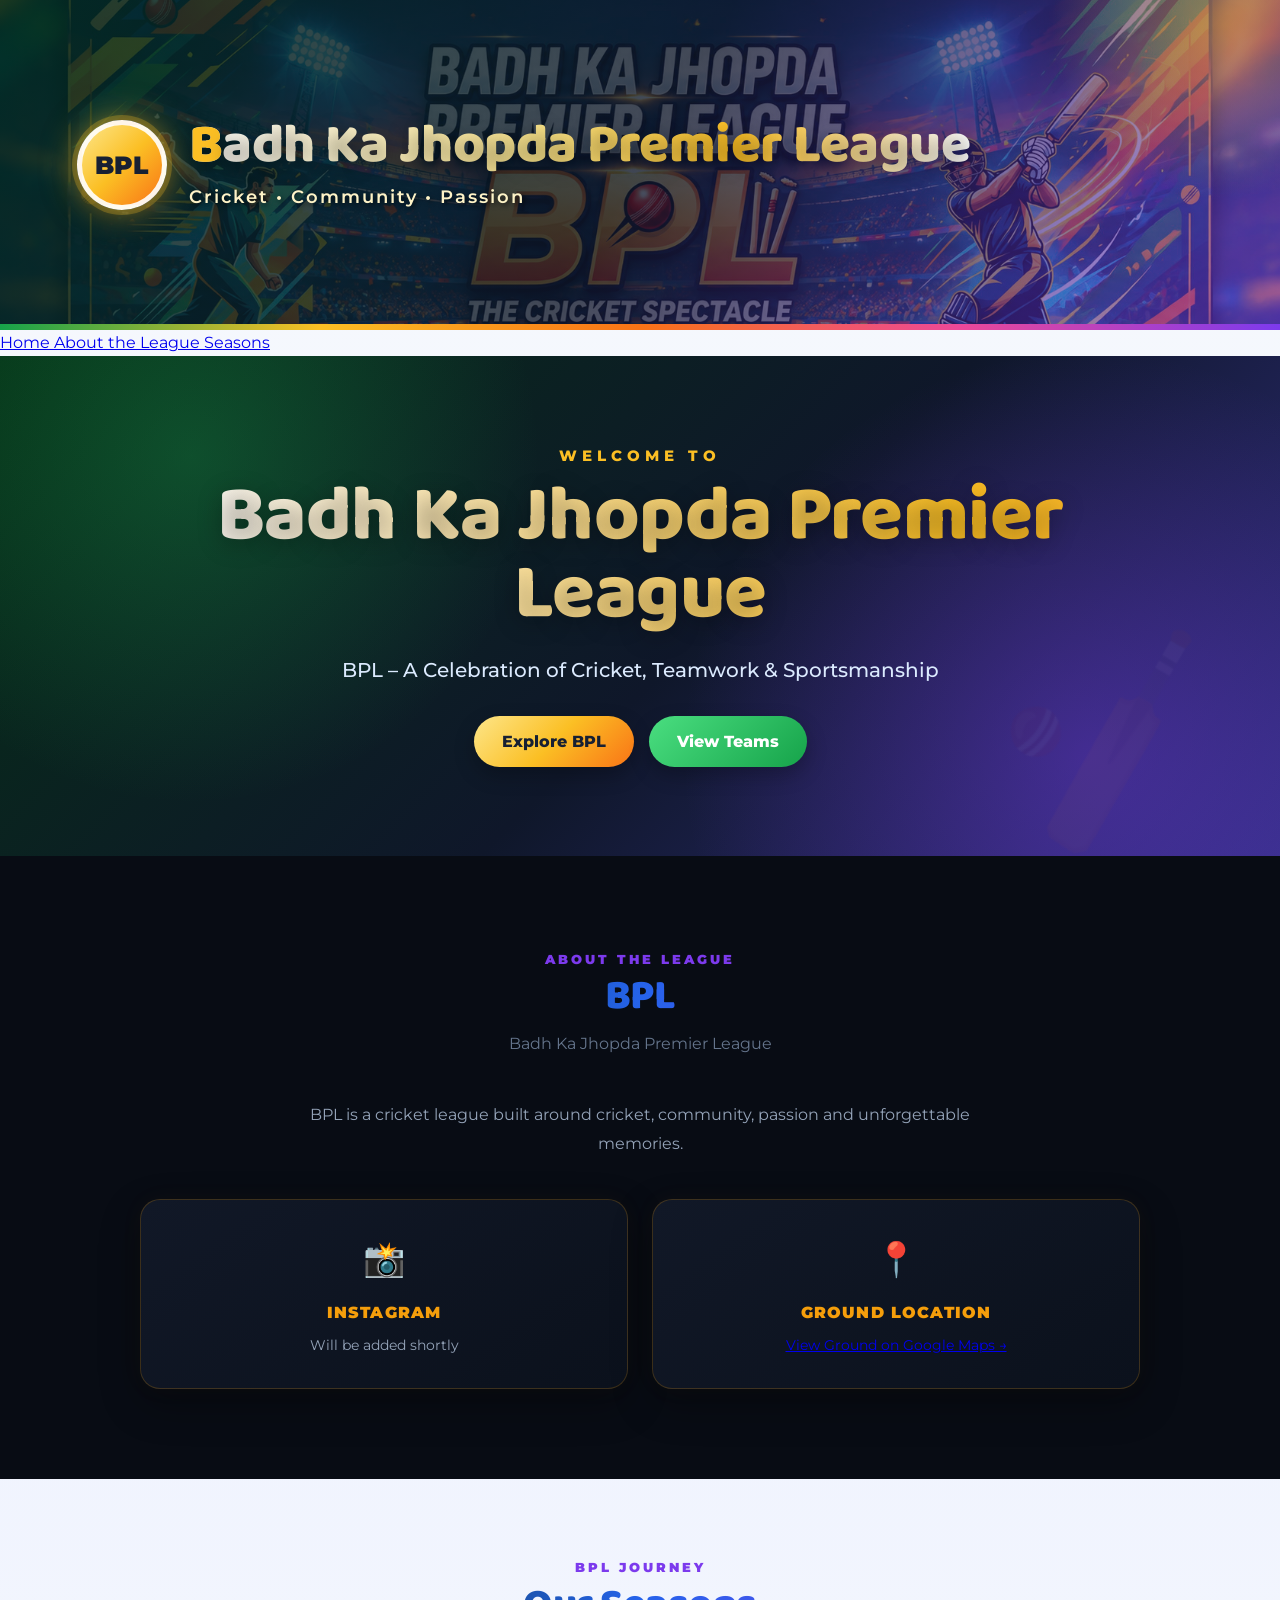
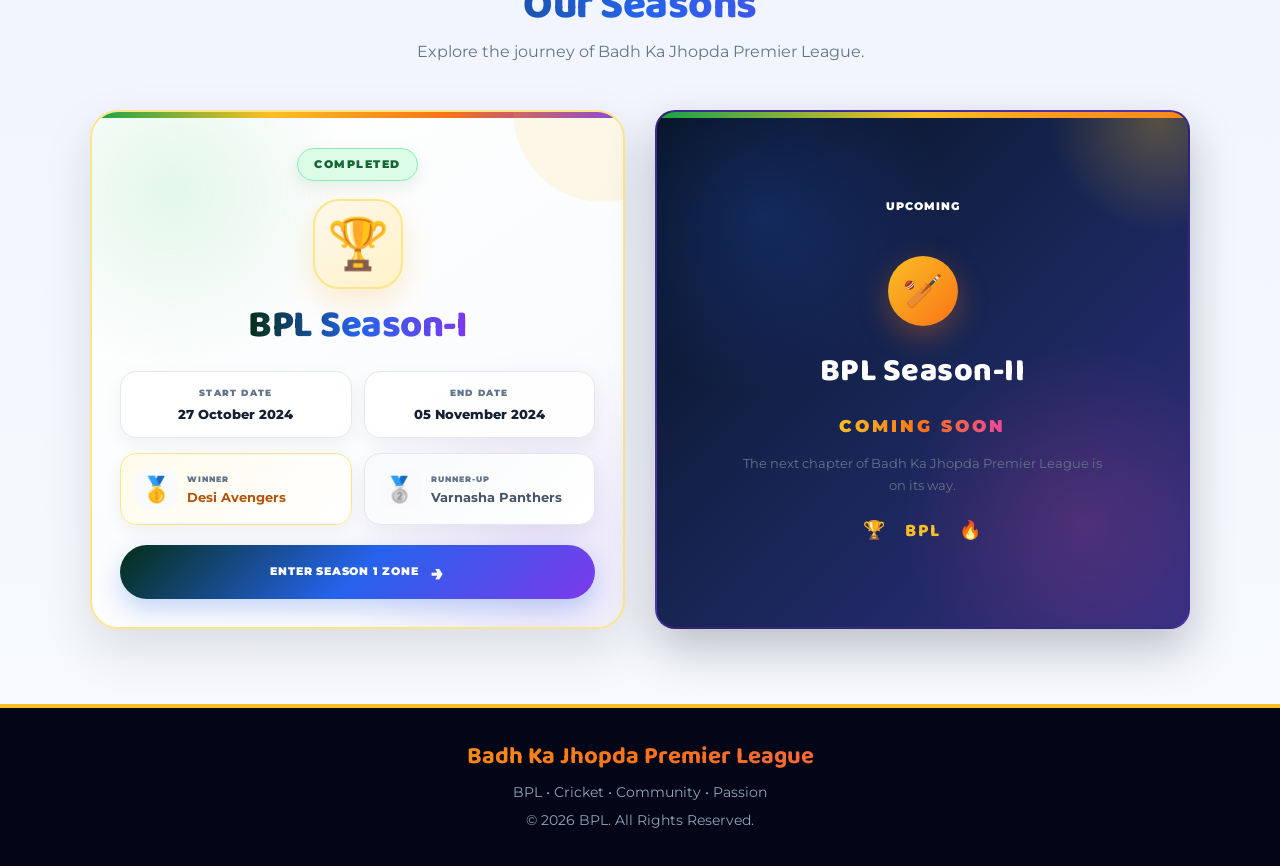
==== index.html @ d5f9e43e "Update Instagram and Ground Location sections" ====
<!DOCTYPE html>
<html lang="en">

<head>
    <meta charset="UTF-8">
    <meta name="viewport" content="width=device-width, initial-scale=1.0">

    <title>Badh Ka Jhopda Premier League | BPL</title>

    <link rel="stylesheet" href="style.css">
</head>
    
<body>


<!-- =====================================================
     HEADER
     Tournament Photo appears behind this header
     ===================================================== -->

<header class="site-header">

    <div class="logo-area">

        <div class="logo-circle">
            BPL
        </div>

        <div>
            <h1>Badh Ka Jhopda Premier League</h1>

            <p>
                Cricket • Community • Passion
            </p>
        </div>

    </div>

</header>


<!-- =====================================================
     MAIN NAVIGATION
     ===================================================== -->

<nav class="main-nav">

    <a href="index.html#home">
        Home
    </a>

    <a href="index.html#about">
        About the League
    </a>

    <a href="index.html#seasons">
        Seasons
    </a>

</nav>


<!-- =====================================================
     MAIN CONTENT
     ===================================================== -->

<main id="home">


<!-- =====================================================
     HERO SECTION
     ===================================================== -->

<section class="hero">

    <div class="hero-content">

        <p class="small-title">
            WELCOME TO
        </p>

        <h2>
            Badh Ka Jhopda Premier League
        </h2>

        <p class="hero-subtitle">
            BPL – A Celebration of Cricket, Teamwork & Sportsmanship
        </p>

        <div class="hero-buttons">

            <a href="#seasons" class="btn">
                Explore BPL
            </a>

            <a href="#teams" class="btn secondary-btn">
                View Teams
            </a>

        </div>

    </div>

</section>

<!-- =====================================================
     ABOUT THE LEAGUE
     ===================================================== -->

<section id="about" class="section about-league-section">

    <div class="section-heading">

        <p class="section-label">
            ABOUT THE LEAGUE
        </p>

        <h2>
            BPL
        </h2>

        <p>
            Badh Ka Jhopda Premier League
        </p>

    </div>

    <div class="about-league-content">

        <p>
            BPL is a cricket league built around cricket,
            community, passion and unforgettable memories.
        </p>

        <div class="about-league-info">

          <div class="about-league-item">
    <span>📸</span>
    <strong>Instagram</strong>
    <p>Will be added shortly</p>
</div>

<div class="about-league-item">
    <span>📍</span>
    <strong>Ground Location</strong>
    <p>
        <a
            href="https://maps.app.goo.gl/8epE5yrNXcg5fyfy7?g_st=iw"
            target="_blank"
            rel="noopener noreferrer">
            View Ground on Google Maps →
        </a>
    </p>
</div>

        </div>

    </div>

</section>

<!-- =====================================================
     SEASONS
     ===================================================== -->

<section id="seasons" class="section">
</div>

    <div class="section-heading">

        <p class="section-label">
            BPL JOURNEY
        </p>

        <h2>
            Our Seasons
        </h2>

        <p>
            Explore the journey of Badh Ka Jhopda Premier League.
        </p>

    </div>


    <div class="season-grid">


       <!-- =====================================================
     SEASON I
     ===================================================== -->

<div class="season-card completed season-one-card">

    <div class="season-status">
        COMPLETED
    </div>

    <div class="season-card-icon">
        🏆
    </div>

    <h3>
        BPL Season-I
    </h3>


    <!-- SEASON DATES -->

    <div class="season-info">

        <div class="season-info-item">

            <span class="season-info-label">
                START DATE
            </span>

            <strong>
                27 October 2024
            </strong>

        </div>


        <div class="season-info-item">

            <span class="season-info-label">
                END DATE
            </span>

            <strong>
                05 November 2024
            </strong>

        </div>

    </div>


    <!-- SEASON RESULT -->

    <div class="season-results">

        <div class="season-result winner-result">

            <span class="result-icon">
                🥇
            </span>

            <div>
                <small>
                    WINNER
                </small>

                <strong>
                    Desi Avengers
                </strong>
            </div>

        </div>


        <div class="season-result runner-result">

            <span class="result-icon">
                🥈
            </span>

            <div>
                <small>
                    RUNNER-UP
                </small>

                <strong>
                    Varnasha Panthers
                </strong>
            </div>

        </div>

    </div>


    <!-- ENTER SEASON -->

    <a
        href="season-1.html"
        class="season-enter-btn">

        <span>
            ENTER SEASON 1 ZONE
        </span>

        <span class="season-enter-arrow">
            →
        </span>

    </a>

</div>


       <!-- SEASON-II -->
<div class="season-card season-two-card">

    <div class="season-two-glow"></div>

    <span class="season-status upcoming">UPCOMING</span>

    <div class="season-two-icon">
        🏏
    </div>

    <h3>BPL Season-II</h3>

    <div class="coming-soon-title">
        COMING SOON
    </div>

    <p class="season-two-text">
        The next chapter of Badh Ka Jhopda Premier League
        is on its way.
    </p>

    <div class="season-two-footer">
        <span>🏆</span>
        <span>BPL</span>
        <span>🔥</span>
    </div>

</div>
        </div>

    </div>

</section>


</main>



<!-- =====================================================
     FOOTER
     ===================================================== -->

<footer class="footer">

    <h3>
        Badh Ka Jhopda Premier League
    </h3>

    <p>
        BPL • Cricket • Community • Passion
    </p>

    <p>
        © 2026 BPL. All Rights Reserved.
    </p>

</footer>
<!-- =====================================================
     SPONSOR DETAILS POPUP
     ===================================================== -->

<div id="sponsorModal" class="sponsor-modal">

    <div class="sponsor-modal-box">

        <button
            class="sponsor-modal-close"
            type="button"
            onclick="closeSponsor()">
            ×
        </button>

        <div class="sponsor-modal-icon" id="modalIcon">
            🏢
        </div>

        <div class="sponsor-modal-title">
            <span>OFFICIAL BPL SPONSOR</span>
            <h2 id="modalSponsorName">Sponsor Name</h2>
        </div>

        <div class="sponsor-detail-list">

            <!-- SPONSOR NAME -->
            <div class="sponsor-detail-item">

                <div class="detail-icon">
                    🏢
                </div>

                <div>
                    <span>SPONSOR NAME</span>
                    <strong id="modalName">-</strong>
                </div>

            </div>


            <!-- LOCATION -->
            <div class="sponsor-detail-item">

                <div class="detail-icon">
                    📍
                </div>

                <div>
                    <span>LOCATION</span>
                    <strong id="modalLocation">-</strong>
                </div>

            </div>


            <!-- SERVICES -->
            <div class="sponsor-detail-item">

                <div class="detail-icon">
                    🛠️
                </div>

                <div>
                    <span>SERVICES</span>
                    <strong id="modalServices">-</strong>
                </div>

            </div>


            <!-- CONTACT -->
            <div class="sponsor-detail-item">

                <div class="detail-icon">
                    📞
                </div>

                <div>
                    <span>CONTACT</span>
                    <strong id="modalContact">-</strong>
                </div>

            </div>

        </div>

    </div>

</div>


<!-- =====================================================
     SPONSOR DETAILS JAVASCRIPT
     ===================================================== -->

<script>

const sponsorData = {

    brotomodification: {
        name: "Brotomodification",
        icon: "🚗",
        location: "Near Laxmi Sweet, Sanganer Sector 3, Pratap Nagar, Jaipur – 302033",
        services: "Car Audio Systems, Alloy Wheels, Car Accessories, Seat Covers",
        contact: "+91 94600 60213 (Brajesh Kumar Meena)"
    },

    "chirag-dj": {
        name: "Chirag DJ",
        icon: "🎧",
        location: "Details to be added",
        services: "Details to be added",
        contact: "Details to be added"
    },

    "hdfc-babu-lal": {
        name: "HDFC Bank (Babu Lal)",
        icon: "🏦",
        location: "Details to be added",
        services: "Details to be added",
        contact: "Details to be added"
    },

    "ghata-rani": {
        name: "Ghata Rani Tent House",
        icon: "⛺",
        location: "Details to be added",
        services: "Details to be added",
        contact: "Details to be added"
    },

    "manraj-emitra": {
        name: "Manraj Emitra",
        icon: "🖥️",
        location: "Details to be added",
        services: "Details to be added",
        contact: "Details to be added"
    },

    "ap-study-hub": {
        name: "AP Study Hub",
        icon: "📚",
        location: "Details to be added",
        services: "Details to be added",
        contact: "Details to be added"
    },

    "sd-films": {
        name: "SD Films",
        icon: "🎬",
        location: "Sawar (Ajmer)",
        services: "Candid & Cinematic Photography, Pre Wedding Shoot, Event Ceremony",
        contact: "7023870850 (Raj Kumar Meena)"
    }

};


/* =====================================================
   OPEN SPONSOR DETAILS
   ===================================================== */

function openSponsor(sponsorId) {

    const sponsor = sponsorData[sponsorId];

    if (!sponsor) {
        console.error("Sponsor not found:", sponsorId);
        return;
    }

    document.getElementById("modalIcon").textContent =
        sponsor.icon;

    document.getElementById("modalSponsorName").textContent =
        sponsor.name;

    document.getElementById("modalName").textContent =
        sponsor.name;

    document.getElementById("modalLocation").textContent =
        sponsor.location;

    document.getElementById("modalServices").textContent =
        sponsor.services;

    document.getElementById("modalContact").textContent =
        sponsor.contact;

    document.getElementById("sponsorModal")
        .classList.add("active");

}


/* =====================================================
   CLOSE SPONSOR DETAILS
   ===================================================== */

function closeSponsor() {

    document.getElementById("sponsorModal")
        .classList.remove("active");

}


/* =====================================================
   CLOSE WHEN CLICKING OUTSIDE
   ===================================================== */

document.getElementById("sponsorModal")
    .addEventListener("click", function(event) {

        if (event.target === this) {
            closeSponsor();
        }

    });


/* =====================================================
   CLOSE WITH ESC KEY
   ===================================================== */

document.addEventListener("keydown", function(event) {

    if (event.key === "Escape") {
        closeSponsor();
    }

});

</script>
<script>

/* =====================================================
   BPL SEASON-I STATISTICS DATA
   ===================================================== */

const bplStats = {

    batsmen: {

        title: "Top 5 Batsmen",
        subtitle: "Runs & Strike Rate",

        headers: [
            "Sr No",
            "Name",
            "Team",
            "Runs",
            "Strike Rate"
        ],

        rows: [

            ["1", "Amit Kumar Meena", "Varnasha Panthers", "319", "170.59"],
            ["2", "Tej Singh Meena", "Desi Avengers", "265", "182.76"],
            ["3", "Sitaram Meena", "Spartans 11", "225", "180"],
            ["4", "Narendra Meena", "Desi Avengers", "208", "155.22"],
            ["5", "Arman Meena", "Rising Stars", "145", "185.9"]

        ]
    },


    bowlers: {

        title: "Top 5 Bowlers",
        subtitle: "Wickets & Economy",

        headers: [
            "Sr No",
            "Name",
            "Team",
            "Wickets",
            "Economy"
        ],

        rows: [

            ["1", "Arman Meena", "Rising Stars", "19", "6.14"],
            ["2", "Lokesh Meena", "Varnasha Panthers", "19", "6.73"],
            ["3", "Sitaram Meena", "Spartans 11", "18", "5.55"],
            ["4", "Amit Kumar Meena", "Varnasha Panthers", "14", "6.38"],
            ["5", "Tej Singh Meena", "Desi Avengers", "13", "6.12"]

        ]
    },


    fielders: {

        title: "Top 5 Fielders",
        subtitle: "Dismissals, Catches & Runouts",

        headers: [
            "Sr No",
            "Name",
            "Team",
            "Dismissals",
            "Catches",
            "Runouts"
        ],

        rows: [

            ["1", "Vikash Kevat", "Varnasha Panthers", "16", "2", "3"],
            ["2", "Amit Kumar Meena", "Varnasha Panthers", "9", "4", "4"],
            ["3", "Ajay Kumar Meena", "Royal Strikers", "8", "2", "0"],
            ["4", "Sanjay Kumar Meena", "Royal Rangers", "8", "1", "1"],
            ["5", "Narendra Meena", "Desi Avengers", "8", "5", "2"]

        ]
    },


    sixes: {

        title: "Top 5 Six Hitters",
        subtitle: "Maximum Sixes",

        headers: [
            "Sr No",
            "Name",
            "Team",
            "Sixes"
        ],

        rows: [

            ["1", "Amit Kumar Meena", "Varnasha Panthers", "25"],
            ["2", "Tej Singh Meena", "Desi Avengers", "24"],
            ["3", "Sitaram Meena", "Spartans 11", "19"],
            ["4", "Narendra Meena", "Desi Avengers", "15"],
            ["5", "Arman Meena", "Rising Stars", "11"]

        ]
    },


    fours: {

        title: "Top 5 Four Hitters",
        subtitle: "Maximum Fours",

        headers: [
            "Sr No",
            "Name",
            "Team",
            "Fours"
        ],

        rows: [

            ["1", "Amit Kumar Meena", "Varnasha Panthers", "24"],
            ["2", "Narendra Meena", "Desi Avengers", "18"],
            ["3", "Tej Singh Meena", "Desi Avengers", "17"],
            ["4", "Sitaram Meena", "Spartans 11", "16"],
            ["5", "Aman Singh Chouhan", "Rising Stars", "15"]

        ]
    },


    records: {

        title: "Other Records",
        subtitle: "Memorable Season-I Records",

        records: [

            {
                type: "Highest Individual Score",
                name: "Tej Singh Meena",
                team: "Desi Avengers",
                value: "79*"
            },

            {
                type: "Most Fifties",
                name: "Amit Kumar Meena",
                team: "Varnasha Panthers",
                value: "3"
            },

            {
                type: "Highest Wickets in an innings",
                name: "Mukesh Meena",
                team: "Royal Strikers",
                value: "5"
            },

            {
                type: "Most Maiden Overs Bowled",
                name: "Tej Singh Meena",
                team: "Desi Avengers",
                value: "2"
            },

            {
                type: "Most Dot Bowled",
                name: "Lokesh Meena",
                team: "Varnasha Panthers",
                value: "85"
            }

        ]
    }

};


/* =====================================================
   OPEN STATISTICS POPUP
   ===================================================== */

function openStats(type) {

    const modal = document.getElementById("statsModal");

    const title = document.getElementById("statsModalTitle");

    const subtitle = document.getElementById("statsModalSubtitle");

    const content = document.getElementById("statsModalContent");

    const data = bplStats[type];

    if (!data) {
        return;
    }

    title.textContent = data.title;

    subtitle.textContent = data.subtitle;


    /* OTHER RECORDS */

    if (type === "records") {

        content.innerHTML = `

            <div class="stats-record-grid">

                ${data.records.map(record => `

                    <div class="stats-record-card">

                        <div class="stats-record-type">
                            ${record.type}
                        </div>

                        <div class="stats-record-name">
                            ${record.name}
                        </div>

                        <div class="stats-record-team">
                            ${record.team}
                        </div>

                        <div class="stats-record-value">
                            ${record.value}
                        </div>

                    </div>

                `).join("")}

            </div>

        `;

    }


    /* LEADERBOARD TABLES */

    else {

        content.innerHTML = `

            <div class="stats-table-wrapper">

                <table class="stats-table">

                    <thead>

                        <tr>

                            ${data.headers.map(header => `
                                <th>${header}</th>
                            `).join("")}

                        </tr>

                    </thead>

                    <tbody>

                        ${data.rows.map(row => `

                            <tr>

                                ${row.map((cell, index) => {

                                    if (index === 1) {

                                        return `
                                            <td>
                                                <span class="stats-player">
                                                    ${cell}
                                                </span>
                                            </td>
                                        `;

                                    }

                                    if (index === 2) {

                                        return `
                                            <td>
                                                <span class="stats-team">
                                                    ${cell}
                                                </span>
                                            </td>
                                        `;

                                    }

                                    return `
                                        <td class="stats-highlight">
                                            ${cell}
                                        </td>
                                    `;

                                }).join("")}

                            </tr>

                        `).join("")}

                    </tbody>

                </table>

            </div>

        `;

    }


    modal.classList.add("active");

    document.body.style.overflow = "hidden";

}


/* =====================================================
   CLOSE POPUP
   ===================================================== */

function closeStats() {

    const modal = document.getElementById("statsModal");

    modal.classList.remove("active");

    document.body.style.overflow = "";

}


/* =====================================================
   CLICK OUTSIDE POPUP TO CLOSE
   ===================================================== */

document.getElementById("statsModal").addEventListener(
    "click",
    function(event) {

        if (event.target === this) {

            closeStats();

        }

    }
);


/* =====================================================
   ESC KEY TO CLOSE
   ===================================================== */

document.addEventListener(
    "keydown",
    function(event) {

        if (event.key === "Escape") {

            closeStats();

        }

    }
);

</script>
</body>
</html>
---- style.css ----
/* =========================================================
   🏏 BADH KA JHOPDA PREMIER LEAGUE
   BPL - COLORFUL CRICKET EDITION
   ========================================================= */


/* ================= GOOGLE FONT ================= */

@import url('https://fonts.googleapis.com/css2?family=Baloo+2:wght@400;500;600;700;800&family=Montserrat:wght@400;500;600;700;800;900&display=swap');


/* ================= COLOR SYSTEM ================= */

:root {

    --green-dark: #052e16;
    --green: #16a34a;
    --green-light: #4ade80;

    --gold: #fbbf24;
    --gold-dark: #d97706;

    --orange: #f97316;
    --red: #ef4444;

    --blue: #2563eb;
    --purple: #7c3aed;
    --pink: #ec4899;

    --dark: #07111f;
    --dark-2: #0f172a;

    --white: #ffffff;
    --light: #f8fafc;
    --grey: #64748b;

    --shadow:
        0 10px 30px rgba(0, 0, 0, 0.12);

    --shadow-heavy:
        0 15px 40px rgba(0, 0, 0, 0.22);
}


/* ================= GLOBAL ================= */

* {
    margin: 0;
    padding: 0;
    box-sizing: border-box;
}

html {
    scroll-behavior: smooth;
}

body {

    font-family: 'Montserrat', Arial, sans-serif;

    background:
        linear-gradient(
            180deg,
            #f8fafc 0%,
            #eef2ff 45%,
            #f8fafc 100%
        );

    color: #172033;

    line-height: 1.6;

    overflow-x: hidden;
}


/* ================= HEADER ================= */

.site-header {

    position: relative;

    min-height: 330px;

    display: flex;

    align-items: center;

    padding: 50px 6%;

    color: white;

    overflow: hidden;

    background-image:

        linear-gradient(
            120deg,
            rgba(2, 44, 34, 0.88),
            rgba(15, 23, 42, 0.78),
            rgba(124, 58, 237, 0.55)
        ),

        url("bpl-tournament.jpeg");

    background-size: cover;

    background-position: center 40%;

    background-repeat: no-repeat;
}


/* Decorative glow */

.site-header::before {

    content: "";

    position: absolute;

    width: 350px;
    height: 350px;

    right: -120px;
    top: -150px;

    border-radius: 50%;

    background:
        radial-gradient(
            circle,
            rgba(251, 191, 36, 0.45),
            transparent 70%
        );

    pointer-events: none;
}


/* Bottom gold line */

.site-header::after {

    content: "";

    position: absolute;

    left: 0;
    bottom: 0;

    width: 100%;
    height: 6px;

    background:
        linear-gradient(
            90deg,
            #16a34a,
            #fbbf24,
            #f97316,
            #ec4899,
            #7c3aed
        );
}


/* ================= LOGO AREA ================= */

.logo-area {

    display: flex;

    align-items: center;

    gap: 22px;

    position: relative;

    z-index: 5;
}


/* ================= BPL LOGO ================= */

.logo-circle {

    width: 90px;
    height: 90px;

    border-radius: 50%;

    display: flex;

    align-items: center;

    justify-content: center;

    flex-shrink: 0;

    font-family: 'Montserrat', sans-serif;

    font-size: 25px;

    font-weight: 900;

    color: #172033;

    background:
        linear-gradient(
            135deg,
            #fde68a,
            #fbbf24,
            #f97316
        );

    border: 5px solid rgba(255,255,255,0.9);

    box-shadow:
        0 0 0 5px rgba(251,191,36,0.25),
        0 0 35px rgba(251,191,36,0.65),
        0 8px 25px rgba(0,0,0,0.4);

    animation: logoPulse 3s infinite;
}


@keyframes logoPulse {

    0%, 100% {
        transform: scale(1);
    }

    50% {
        transform: scale(1.06);
    }
}


/* ================= HEADER TITLE ================= */

.logo-area h1 {

    font-family: 'Baloo 2', sans-serif;

    font-size: clamp(32px, 5vw, 55px);

    line-height: 1.05;

    font-weight: 800;

    letter-spacing: -1px;

    color: white;

    text-shadow:
        3px 4px 0 rgba(0,0,0,0.35),
        0 0 20px rgba(255,255,255,0.18);
}


/* Gradient highlight */

.logo-area h1::first-letter {
    color: #fbbf24;
}


/* ================= TAGLINE ================= */

.logo-area p {

    margin-top: 8px;

    font-size: 18px;

    font-weight: 600;

    letter-spacing: 2px;

    color: #fef3c7;

    text-shadow:
        2px 2px 5px rgba(0,0,0,0.7);
}


/* ================= NAVIGATION ================= */

.navbar {

    position: sticky;

    top: 0;

    z-index: 1000;

    background:
        linear-gradient(
            90deg,
            #052e16,
            #0f172a,
            #312e81
        );

    box-shadow:
        0 5px 20px rgba(0,0,0,0.25);
}


.navbar ul {

    list-style: none;

    display: flex;

    align-items: center;

    justify-content: center;

    flex-wrap: wrap;
}


.navbar a {

    display: block;

    padding: 15px 18px;

    color: white;

    text-decoration: none;

    font-size: 14px;

    font-weight: 700;

    letter-spacing: 0.5px;

    position: relative;

    transition: 0.3s ease;
}


.navbar a::after {

    content: "";

    position: absolute;

    left: 50%;

    bottom: 5px;

    width: 0;

    height: 3px;

    background: #fbbf24;

    border-radius: 10px;

    transform: translateX(-50%);

    transition: 0.3s;
}


.navbar a:hover {

    color: #fbbf24;

    background:
        rgba(255,255,255,0.08);
}


.navbar a:hover::after {

    width: 65%;
}


/* ================= HERO ================= */

.hero {

    min-height: 500px;

    display: flex;

    align-items: center;

    justify-content: center;

    text-align: center;

    padding: 70px 20px;

    color: white;

    position: relative;

    overflow: hidden;

    background:

        radial-gradient(
            circle at 15% 20%,
            rgba(34,197,94,0.25),
            transparent 30%
        ),

        radial-gradient(
            circle at 85% 80%,
            rgba(124,58,237,0.35),
            transparent 35%
        ),

        linear-gradient(
            135deg,
            #052e16,
            #0f172a 55%,
            #312e81
        );
}


.hero::before {

    content: "🏏";

    position: absolute;

    font-size: 180px;

    opacity: 0.04;

    right: 4%;

    bottom: -30px;

    transform: rotate(-15deg);
}


.hero-content {

    max-width: 950px;

    position: relative;

    z-index: 2;
}


.small-title {

    color: #fbbf24;

    font-weight: 800;

    letter-spacing: 5px;

    font-size: 15px;

    margin-bottom: 10px;
}


.hero h2 {

    font-family: 'Baloo 2', sans-serif;

    font-size: clamp(40px, 7vw, 76px);

    line-height: 1;

    font-weight: 800;

    margin-bottom: 20px;

    background:
        linear-gradient(
            90deg,
            #ffffff,
            #fde68a,
            #ffffff
        );

    -webkit-background-clip: text;

    background-clip: text;

    color: transparent;

    text-shadow:
        0 5px 25px rgba(0,0,0,0.3);
}


.hero-subtitle {

    font-size: 20px;

    color: #dbeafe;

    font-weight: 500;

    margin-bottom: 30px;
}


/* ================= BUTTONS ================= */

.hero-buttons {

    display: flex;

    justify-content: center;

    gap: 15px;

    flex-wrap: wrap;
}


.btn {

    display: inline-block;

    padding: 13px 28px;

    border-radius: 50px;

    text-decoration: none;

    font-weight: 800;

    color: #172033;

    background:
        linear-gradient(
            135deg,
            #fde68a,
            #fbbf24,
            #f97316
        );

    box-shadow:
        0 8px 20px rgba(0,0,0,0.25);

    transition: 0.3s ease;
}


.btn:hover {

    transform: translateY(-5px) scale(1.03);

    box-shadow:
        0 12px 30px rgba(251,191,36,0.35);
}


.secondary-btn {

    background:
        linear-gradient(
            135deg,
            #4ade80,
            #16a34a
        );

    color: white;
}


/* ================= COMMON SECTIONS ================= */

section {

    padding: 75px 6%;
}


.section-heading {

    text-align: center;

    max-width: 850px;

    margin: 0 auto 45px;
}


.section-label {

    display: inline-block;

    color: #7c3aed;

    font-size: 13px;

    font-weight: 900;

    letter-spacing: 3px;

    margin-bottom: 5px;
}


.section-heading h2 {

    font-family: 'Baloo 2', sans-serif;

    font-size: 42px;

    line-height: 1.1;

    color: #172033;

    margin-bottom: 10px;
}


.section-heading > p:last-child {

    color: #64748b;

    font-size: 16px;
}


/* ================= SEASONS ================= */

.season-grid {

    display: grid;

    grid-template-columns:
        repeat(auto-fit, minmax(300px, 1fr));

    gap: 30px;

    max-width: 1100px;

    margin: auto;
}


.season-card {

    position: relative;

    background: white;

    padding: 32px;

    border-radius: 20px;

    overflow: hidden;

    box-shadow: var(--shadow);

    border: 1px solid #e2e8f0;

    transition: 0.35s ease;
}


.season-card::before {

    content: "";

    position: absolute;

    left: 0;
    top: 0;

    width: 100%;
    height: 6px;

    background:
        linear-gradient(
            90deg,
            #16a34a,
            #fbbf24,
            #f97316
        );
}


.season-card:hover {

    transform: translateY(-10px);

    box-shadow: var(--shadow-heavy);
}


.season-status {

    display: inline-block;

    padding: 5px 12px;

    border-radius: 30px;

    font-size: 11px;

    font-weight: 900;

    letter-spacing: 1px;

    margin-bottom: 15px;
}


.completed .season-status {

    background: #dcfce7;

    color: #166534;
}


.upcoming .season-status {

    background: #ede9fe;

    color: #6d28d9;
}


.season-card h3 {

    font-family: 'Baloo 2', sans-serif;

    font-size: 29px;

    color: #172033;

    margin-bottom: 5px;
}


.season-date {

    color: #7c3aed;

    font-weight: 800;

    margin-bottom: 15px;
}


.season-card p {

    color: #64748b;

    margin-bottom: 12px;
}


.season-result {

    display: flex;

    justify-content: space-between;

    gap: 15px;

    padding: 12px;

    margin-top: 10px;

    border-radius: 10px;

    background: #f8fafc;
}


.season-result strong {

    color: #172033;
}


.season-result span {

    font-weight: 800;

    color: #16a34a;
}


.coming-soon {

    margin-top: 20px;

    padding: 15px;

    text-align: center;

    border-radius: 12px;

    font-weight: 800;

    color: #6d28d9;

    background:
        linear-gradient(
            135deg,
            #f5f3ff,
            #ede9fe
        );
}


/* ================= CHAMPION ================= */

.champion-section {

    text-align: center;

    color: white;

    background:

        radial-gradient(
            circle at center,
            rgba(251,191,36,0.18),
            transparent 45%
        ),

        linear-gradient(
            135deg,
            #052e16,
            #0f172a,
            #312e81
        );
}


.champion-card {

    max-width: 800px;

    margin: auto;

    padding: 45px 25px;

    border-radius: 25px;

    border: 1px solid rgba(251,191,36,0.4);

    background:
        rgba(255,255,255,0.06);

    box-shadow:
        0 20px 50px rgba(0,0,0,0.25);
}


.trophy {

    font-size: 70px;

    margin-bottom: 10px;

    filter:
        drop-shadow(
            0 8px 12px rgba(0,0,0,0.4)
        );
}


.champion-section .section-label {

    color: #fbbf24;
}


.champion-section h2 {

    font-family: 'Baloo 2', sans-serif;

    font-size: 50px;

    color: #fbbf24;

    margin: 5px 0 10px;
}


.champion-section p {

    color: #e2e8f0;

    font-size: 18px;
}


.champion-date {

    margin-top: 15px;

    color: #bbf7d0;

    font-weight: 700;
}


/* ================= TEAMS ================= */

.team-grid {

    display: grid;

    grid-template-columns:
        repeat(auto-fit, minmax(250px, 1fr));

    gap: 25px;

    max-width: 1200px;

    margin: auto;
}


.team-card {

    background: white;

    border-radius: 18px;

    padding: 27px;

    position: relative;

    overflow: hidden;

    border: 1px solid #e2e8f0;

    box-shadow: var(--shadow);

    transition: 0.35s ease;
}


.team-card::before {

    content: "";

    position: absolute;

    left: 0;
    top: 0;

    width: 100%;
    height: 5px;

    background:
        linear-gradient(
            90deg,
            #16a34a,
            #2563eb,
            #7c3aed,
            #ec4899
        );
}


.team-card:hover {

    transform: translateY(-8px) rotate(-0.5deg);

    box-shadow: var(--shadow-heavy);
}


.team-number {

    position: absolute;

    top: 15px;

    right: 18px;

    font-size: 30px;

    font-weight: 900;

    color: #e2e8f0;
}


.team-card h3 {

    font-family: 'Baloo 2', sans-serif;

    font-size: 27px;

    color: #172033;

    margin-bottom: 12px;
}


.team-card p {

    color: #64748b;

    margin: 7px 0;
}


.team-card strong {

    color: #334155;
}


.team-achievement {

    display: inline-block;

    margin-top: 15px;

    padding: 6px 13px;

    border-radius: 30px;

    font-size: 12px;

    font-weight: 900;
}


.champion-tag {

    color: #92400e;

    background: #fef3c7;
}


.runner-tag {

    color: #475569;

    background: #e2e8f0;
}


/* ================= AWARDS ================= */

.awards-grid {

    display: grid;

    grid-template-columns:
        repeat(auto-fit, minmax(230px, 1fr));

    gap: 25px;

    max-width: 1100px;

    margin: auto;
}


.award-card {

    background: white;

    text-align: center;

    padding: 30px 20px;

    border-radius: 20px;

    box-shadow: var(--shadow);

    border: 1px solid #e2e8f0;

    transition: 0.35s ease;
}


.award-card:hover {

    transform: translateY(-10px);

    box-shadow: var(--shadow-heavy);
}


.award-icon {

    font-size: 50px;

    margin-bottom: 8px;
}


.award-card h3 {

    font-family: 'Baloo 2', sans-serif;

    font-size: 22px;

    color: #64748b;
}


.award-card h4 {

    font-size: 19px;

    color: #172033;

    margin: 5px 0;
}


.award-card p {

    color: #7c3aed;

    font-weight: 700;
}


/* ================= CAPTAINS ================= */

.captain-table-wrapper {

    max-width: 1000px;

    margin: auto;

    overflow-x: auto;

    border-radius: 18px;

    box-shadow: var(--shadow);
}


.captain-table {

    width: 100%;

    border-collapse: collapse;

    background: white;
}


.captain-table th {

    padding: 17px;

    text-align: left;

    color: white;

    background:
        linear-gradient(
            90deg,
            #052e16,
            #312e81
        );

    font-weight: 800;
}


.captain-table td {

    padding: 15px 17px;

    border-bottom: 1px solid #e2e8f0;

    color: #475569;

    font-weight: 500;
}


.captain-table tbody tr {

    transition: 0.2s;
}


.captain-table tbody tr:hover {

    background: #f0fdf4;

    transform: scale(1.005);
}


/* ================= SPONSORS ================= */

.sponsor-grid {

    display: grid;

    grid-template-columns:
        repeat(auto-fit, minmax(220px, 1fr));

    gap: 22px;

    max-width: 1100px;

    margin: auto;
}


.sponsor-card {

    padding: 28px 20px;

    text-align: center;

    border-radius: 18px;

    background:

        linear-gradient(
            145deg,
            #ffffff,
            #f8fafc
        );

    border: 1px solid #e2e8f0;

    box-shadow: var(--shadow);

    transition: 0.35s ease;
}


.sponsor-card:hover {

    transform: translateY(-8px);

    border-color: #fbbf24;

    box-shadow:
        0 15px 35px rgba(251,191,36,0.18);
}


.sponsor-card h3 {

    font-family: 'Baloo 2', sans-serif;

    font-size: 22px;

    color: #172033;

    margin-bottom: 5px;
}


.sponsor-card p {

    color: #16a34a;

    font-weight: 700;
}


/* ================= WINNERS ================= */

.winners-section {

    background:

        linear-gradient(
            135deg,
            #fff7ed,
            #fefce8,
            #f0fdf4
        );
}


.winner-card {

    max-width: 800px;

    margin: auto;

    padding: 35px;

    display: flex;

    align-items: center;

    justify-content: center;

    gap: 25px;

    border-radius: 22px;

    background: white;

    border: 3px solid #fbbf24;

    box-shadow:
        0 15px 40px rgba(217,119,6,0.15);
}


.winner-trophy {

    font-size: 70px;
}


.winner-card p {

    color: #64748b;

    font-weight: 700;
}


.winner-card h2 {

    font-family: 'Baloo 2', sans-serif;

    font-size: 38px;

    color: #b45309;
}


.winner-card span {

    display: inline-block;

    padding: 5px 15px;

    border-radius: 30px;

    color: white;

    background:
        linear-gradient(
            90deg,
            #d97706,
            #f59e0b
        );

    font-weight: 800;
}


.runner-card {

    max-width: 600px;

    margin: 25px auto 0;

    padding: 20px;

    text-align: center;

    border-radius: 15px;

    background: white;

    box-shadow: var(--shadow);
}


.runner-card p {

    color: #64748b;

    font-size: 13px;

    font-weight: 700;
}


.runner-card h3 {

    font-family: 'Baloo 2', sans-serif;

    font-size: 25px;

    color: #475569;
}


/* ================= GALLERY ================= */

.gallery-grid {

    display: grid;

    grid-template-columns:
        repeat(auto-fit, minmax(250px, 1fr));

    gap: 25px;

    max-width: 1100px;

    margin: auto;
}


.gallery-placeholder {

    min-height: 230px;

    border-radius: 20px;

    display: flex;

    flex-direction: column;

    align-items: center;

    justify-content: center;

    text-align: center;

    color: white;

    position: relative;

    overflow: hidden;

    box-shadow: var(--shadow);

    background:
        linear-gradient(
            135deg,
            #052e16,
            #2563eb,
            #7c3aed
        );

    transition: 0.35s ease;
}


.gallery-placeholder:nth-child(2) {

    background:
        linear-gradient(
            135deg,
            #b45309,
            #f97316,
            #ec4899
        );
}


.gallery-placeholder:nth-child(3) {

    background:
        linear-gradient(
            135deg,
            #14532d,
            #16a34a,
            #fbbf24
        );
}


.gallery-placeholder:hover {

    transform: translateY(-8px) scale(1.02);

    box-shadow: var(--shadow-heavy);
}


.gallery-placeholder span {

    font-size: 55px;

    margin-bottom: 10px;
}


.gallery-placeholder p {

    font-size: 17px;

    font-weight: 800;
}


/* ================= CONTACT ================= */

.contact-section {

    text-align: center;

    color: white;

    background:

        radial-gradient(
            circle at 20% 30%,
            rgba(34,197,94,0.3),
            transparent 30%
        ),

        linear-gradient(
            135deg,
            #052e16,
            #0f172a,
            #312e81
        );
}


.contact-section .section-heading h2 {

    color: white;
}


.contact-section .section-label {

    color: #fbbf24;
}


.contact-section .section-heading > p:last-child {

    color: #cbd5e1;
}


/* ================= FOOTER ================= */

.footer {

    padding: 30px 15px;

    text-align: center;

    color: #94a3b8;

    background: #020617;

    border-top: 4px solid #fbbf24;
}


.footer h3 {

    font-family: 'Baloo 2', sans-serif;

    font-size: 24px;

    color: #fbbf24;

    margin-bottom: 5px;
}


.footer p {

    margin: 5px 0;

    font-size: 14px;
}


/* ================= MOBILE ================= */

@media (max-width: 650px) {

    .site-header {
        min-height: 280px;
        padding: 35px 5%;

        background-position: center 5%;
        background-size: cover;
    }


    /* HEADER */

    .site-header {

        min-height: 280px;

        padding: 35px 5%;

        background-position: center;
    }


    .logo-area {

        gap: 14px;

        align-items: center;
    }


    .logo-circle {

        width: 62px;
        height: 62px;

        font-size: 18px;

        border-width: 3px;
    }


    .logo-area h1 {

        font-size: 25px;

        letter-spacing: -0.5px;
    }


    .logo-area p {

        font-size: 12px;

        letter-spacing: 1px;
    }


    /* NAVIGATION */

    .navbar {

        position: static;
    }


    .navbar ul {

        flex-direction: column;

        width: 100%;
    }


    .navbar li {

        width: 100%;

        text-align: center;
    }


    .navbar a {

        padding: 10px;

        border-bottom:
            1px solid rgba(255,255,255,0.08);
    }


    /* HERO */

    .hero {

        min-height: 430px;

        padding: 50px 18px;
    }


    .hero h2 {

        font-size: 42px;
    }


    .hero-subtitle {

        font-size: 16px;
    }


    .hero-buttons {

        gap: 10px;
    }


    .btn {

        padding: 11px 20px;

        font-size: 14px;
    }


    /* SECTIONS */

    section {

        padding: 55px 5%;
    }


    .section-heading h2 {

        font-size: 34px;
    }


    /* CHAMPION */

    .champion-section h2 {

        font-size: 38px;
    }


    .trophy {

        font-size: 55px;
    }


    /* WINNER */

    .winner-card {

        flex-direction: column;

        text-align: center;

        padding: 28px 18px;
    }


    .winner-trophy {

        font-size: 55px;
    }


    .winner-card h2 {

        font-size: 32px;
    }


    /* CARDS */

    .season-card,
    .team-card,
    .award-card,
    .sponsor-card {

        padding: 24px 20px;
    }


    /* TABLE */

    .captain-table {

        font-size: 14px;
    }


    .captain-table th,
    .captain-table td {

        padding: 11px;
    }


    /* GALLERY */

    .gallery-placeholder {

        min-height: 190px;
    }

}


/* ================= TABLET ================= */

@media (min-width: 651px) and (max-width: 1000px) {

    .site-header {

        min-height: 300px;

        padding: 40px 5%;
    }


    .logo-area h1 {

        font-size: 38px;
    }


    .hero h2 {

        font-size: 55px;
    }


    section {

        padding: 60px 5%;
    }

}


/* ================= LARGE SCREENS ================= */

@media (min-width: 1400px) {

    .site-header {

        padding-left: 10%;

        padding-right: 10%;
    }


    section {

        padding-left: 10%;

        padding-right: 10%;
    }


    .hero {

        min-height: 550px;
    }

}
/* =========================================================
   STEP 19 — SEASON-I TOURNAMENT SUMMARY
   ========================================================= */

.season-summary {

    max-width: 1150px;

    margin: 0 auto 45px;

    padding: 38px 35px;

    border-radius: 25px;

    background:
        linear-gradient(
            135deg,
            #052e16,
            #0f172a 55%,
            #312e81
        );

    color: white;

    box-shadow:
        0 18px 45px rgba(0,0,0,0.20);

    position: relative;

    overflow: hidden;
}


/* Decorative glow */

.season-summary::before {

    content: "";

    position: absolute;

    width: 250px;
    height: 250px;

    right: -80px;
    top: -100px;

    border-radius: 50%;

    background:
        radial-gradient(
            circle,
            rgba(251,191,36,0.30),
            transparent 70%
        );
}


.season-summary::after {

    content: "";

    position: absolute;

    width: 220px;
    height: 220px;

    left: -100px;
    bottom: -120px;

    border-radius: 50%;

    background:
        radial-gradient(
            circle,
            rgba(34,197,94,0.25),
            transparent 70%
        );
}


/* Header */

.summary-header {

    text-align: center;

    position: relative;

    z-index: 2;

    margin-bottom: 35px;
}


.summary-label {

    display: inline-block;

    padding: 6px 16px;

    border-radius: 30px;

    color: #172033;

    background:
        linear-gradient(
            90deg,
            #fbbf24,
            #f97316
        );

    font-size: 12px;

    font-weight: 900;

    letter-spacing: 2px;
}


.summary-header h2 {

    font-family:
        'Baloo 2',
        sans-serif;

    font-size: 40px;

    line-height: 1.1;

    margin: 10px 0 5px;

    color: white;
}


.summary-header p {

    color: #cbd5e1;

    font-size: 15px;

    font-weight: 700;

    letter-spacing: 1px;
}


/* Timeline */

.season-timeline {

    display: flex;

    align-items: center;

    justify-content: center;

    position: relative;

    z-index: 2;
}


.timeline-item {

    min-width: 180px;

    text-align: center;
}


.timeline-icon {

    width: 65px;
    height: 65px;

    margin: 0 auto 12px;

    border-radius: 50%;

    display: flex;

    align-items: center;

    justify-content: center;

    font-size: 29px;

    background:
        rgba(255,255,255,0.10);

    border:
        2px solid rgba(255,255,255,0.20);

    box-shadow:
        0 8px 20px rgba(0,0,0,0.20);
}


.timeline-content span {

    display: block;

    color: #94a3b8;

    font-size: 10px;

    font-weight: 900;

    letter-spacing: 1.5px;

    margin-bottom: 3px;
}


.timeline-content strong {

    display: block;

    color: #fbbf24;

    font-family:
        'Baloo 2',
        sans-serif;

    font-size: 20px;

    line-height: 1.2;
}


.timeline-content small {

    display: block;

    margin-top: 4px;

    color: #cbd5e1;

    font-size: 11px;

    font-weight: 600;
}


/* Champion */

.champion-timeline .timeline-icon {

    background:
        linear-gradient(
            135deg,
            #fbbf24,
            #f97316
        );

    border-color: #fde68a;

    box-shadow:
        0 0 25px rgba(251,191,36,0.35);
}


.champion-timeline .timeline-content strong {

    color: #fbbf24;

    font-size: 23px;
}


/* Runner-up */

.runner-timeline .timeline-icon {

    background:
        linear-gradient(
            135deg,
            #cbd5e1,
            #64748b
        );

    border-color: #e2e8f0;
}


.runner-timeline .timeline-content strong {

    color: #e2e8f0;

    font-size: 21px;
}


/* Connecting line */

.timeline-line {

    width: 55px;

    height: 3px;

    flex-shrink: 0;

    background:
        linear-gradient(
            90deg,
            #16a34a,
            #fbbf24
        );

    border-radius: 10px;
}


/* Hover */

.timeline-item {

    transition:
        transform 0.3s ease;
}


.timeline-item:hover {

    transform:
        translateY(-6px);
}


/* ================= MOBILE ================= */

@media (max-width: 750px) {

    .season-summary {

        padding: 30px 18px;

        border-radius: 20px;
    }


    .summary-header h2 {

        font-size: 32px;
    }


    .season-timeline {

        flex-direction: column;

        gap: 10px;
    }


    .timeline-item {

        width: 100%;

        min-width: 0;
    }


    .timeline-line {

        width: 3px;

        height: 35px;

        background:
            linear-gradient(
                180deg,
                #16a34a,
                #fbbf24
            );
    }


    .timeline-icon {

        width: 58px;

        height: 58px;

        font-size: 25px;
    }

}
/* =========================================================
   BPL MODERN FONT + COLOR BOOST
   ========================================================= */


/* ---------- Modern Headings ---------- */

.logo-area h1,
.hero h2,
.section-heading h2,
.summary-header h2,
.season-card h3,
.team-card h3,
.award-card h3,
.winner-card h2,
.champion-section h2 {

    font-family: 'Baloo 2', sans-serif;

    font-weight: 800;

    letter-spacing: -0.5px;
}


/* ---------- BPL Header Title ---------- */

.logo-area h1 {

    background:
        linear-gradient(
            90deg,
            #ffffff 0%,
            #fde68a 45%,
            #fbbf24 70%,
            #ffffff 100%
        );

    -webkit-background-clip: text;

    background-clip: text;

    color: transparent;

    text-shadow:
        0 5px 20px rgba(0,0,0,0.35);
}


/* ---------- Hero ---------- */

.hero h2 {

    font-size: clamp(44px, 7vw, 78px);

    background:
        linear-gradient(
            90deg,
            #ffffff,
            #fbbf24,
            #fb923c,
            #ffffff
        );

    background-size: 250% auto;

    -webkit-background-clip: text;

    background-clip: text;

    color: transparent;

    animation:
        bplTextShine 5s linear infinite;
}


@keyframes bplTextShine {

    0% {
        background-position: 0% center;
    }

    100% {
        background-position: 250% center;
    }
}


/* ---------- Section Headings ---------- */

.section-heading h2 {

    background:
        linear-gradient(
            90deg,
            #052e16,
            #2563eb,
            #7c3aed
        );

    -webkit-background-clip: text;

    background-clip: text;

    color: transparent;
}


/* ---------- Season Summary ---------- */

.season-summary {

    border:
        2px solid rgba(251,191,36,0.35);

    background:

        radial-gradient(
            circle at 10% 20%,
            rgba(34,197,94,0.25),
            transparent 28%
        ),

        radial-gradient(
            circle at 90% 80%,
            rgba(236,72,153,0.22),
            transparent 30%
        ),

        linear-gradient(
            135deg,
            #031b12,
            #0f172a 50%,
            #312e81
        );

    box-shadow:
        0 20px 50px rgba(15,23,42,0.30);
}


/* ---------- Season Label ---------- */

.summary-label {

    font-family:
        'Montserrat',
        sans-serif;

    background:
        linear-gradient(
            90deg,
            #fbbf24,
            #f97316,
            #ec4899
        );

    box-shadow:
        0 5px 18px rgba(249,115,22,0.30);
}


/* ---------- Timeline Icons ---------- */

.timeline-icon {

    transition:
        transform 0.3s ease,
        box-shadow 0.3s ease;
}


.timeline-item:hover .timeline-icon {

    transform:
        scale(1.12)
        rotate(5deg);

    box-shadow:
        0 0 25px rgba(251,191,36,0.40);
}


/* ---------- Champion ---------- */

.champion-timeline .timeline-icon {

    animation:
        trophyGlow 2.5s infinite;
}


@keyframes trophyGlow {

    0%, 100% {
        box-shadow:
            0 0 10px rgba(251,191,36,0.25);
    }

    50% {
        box-shadow:
            0 0 30px rgba(251,191,36,0.70);
    }
}


/* ---------- Season Cards ---------- */

.season-card {

    border-top:
        5px solid transparent;

    border-image:
        linear-gradient(
            90deg,
            #16a34a,
            #fbbf24,
            #f97316,
            #ec4899
        ) 1;

    background:
        linear-gradient(
            145deg,
            #ffffff,
            #f8fafc
        );
}


/* ---------- Team Cards ---------- */

.team-card {

    background:
        linear-gradient(
            145deg,
            #ffffff,
            #f8fafc
        );

    border:
        1px solid #e2e8f0;
}


.team-card h3 {

    background:
        linear-gradient(
            90deg,
            #052e16,
            #2563eb,
            #7c3aed
        );

    -webkit-background-clip: text;

    background-clip: text;

    color: transparent;
}


/* ---------- Award Cards ---------- */

.award-card {

    position: relative;

    overflow: hidden;
}


.award-card::before {

    content: "";

    position: absolute;

    top: 0;
    left: 0;

    width: 100%;
    height: 5px;

    background:
        linear-gradient(
            90deg,
            #f97316,
            #fbbf24,
            #ec4899,
            #7c3aed
        );
}


.award-icon {

    transition:
        transform 0.3s ease;
}


.award-card:hover .award-icon {

    transform:
        scale(1.18)
        rotate(-5deg);
}


.award-card h4 {

    font-family:
        'Baloo 2',
        sans-serif;

    font-size: 21px;

    color: #172033;
}


/* ---------- Sponsor Cards ---------- */

.sponsor-card {

    position: relative;

    overflow: hidden;
}


.sponsor-card::after {

    content: "";

    position: absolute;

    width: 120px;
    height: 120px;

    right: -60px;
    top: -60px;

    border-radius: 50%;

    background:
        rgba(251,191,36,0.15);
}


.sponsor-card h3 {

    font-family:
        'Baloo 2',
        sans-serif;

    font-weight: 800;
}


/* ---------- Buttons ---------- */

.btn {

    font-family:
        'Montserrat',
        sans-serif;

    position: relative;

    overflow: hidden;

    border: none;

    cursor: pointer;
}


.btn::after {

    content: "";

    position: absolute;

    top: 0;
    left: -100%;

    width: 70%;
    height: 100%;

    background:
        linear-gradient(
            90deg,
            transparent,
            rgba(255,255,255,0.45),
            transparent
        );

    transform:
        skewX(-20deg);

    transition:
        left 0.6s ease;
}


.btn:hover::after {

    left: 130%;
}


/* ---------- Navigation ---------- */

.navbar a {

    font-family:
        'Montserrat',
        sans-serif;

    font-weight: 800;

    text-transform: uppercase;

    font-size: 12px;

    letter-spacing: 0.8px;
}


/* ---------- Footer ---------- */

.footer h3 {

    background:
        linear-gradient(
            90deg,
            #fbbf24,
            #f97316,
            #ec4899
        );

    -webkit-background-clip: text;

    background-clip: text;

    color: transparent;
}


/* ---------- Mobile ---------- */

@media (max-width: 650px) {

    .logo-area h1 {

        font-size: 25px;
    }


    .hero h2 {

        font-size: 42px;
    }


    .summary-header h2 {

        font-size: 34px;
    }


    .section-heading h2 {

        font-size: 35px;
    }

}
/* =====================================================
   BPL SEASON-I TIMELINE - FINAL FIX
   ===================================================== */

.season-summary {
    position: relative;
    width: 100%;
    max-width: 1200px;
    margin: 0 auto 50px;
    padding: 45px 35px;
    border-radius: 28px;
    overflow: visible;
    background:
        radial-gradient(circle at 10% 20%, rgba(34,197,94,0.22), transparent 28%),
        radial-gradient(circle at 90% 80%, rgba(236,72,153,0.20), transparent 30%),
        linear-gradient(135deg, #031b12, #0f172a 50%, #312e81);
    border: 2px solid rgba(251,191,36,0.35);
    box-shadow: 0 20px 50px rgba(15,23,42,0.30);
}

/* Heading */

.summary-header {
    text-align: center;
    margin-bottom: 45px;
}

.summary-label {
    display: inline-block;
    padding: 7px 18px;
    border-radius: 30px;
    background: linear-gradient(90deg, #fbbf24, #f97316, #ec4899);
    color: #ffffff;
    font-family: 'Montserrat', sans-serif;
    font-size: 12px;
    font-weight: 800;
    letter-spacing: 2px;
    box-shadow: 0 5px 18px rgba(249,115,22,0.30);
}

.summary-header h2 {
    margin: 12px 0 5px;
    color: #ffffff;
    font-family: 'Baloo 2', sans-serif;
    font-size: 42px;
    font-weight: 800;
}

.summary-header p {
    margin: 0;
    color: #cbd5e1;
    font-family: 'Montserrat', sans-serif;
    font-size: 15px;
    font-weight: 600;
}

/* Timeline */

.season-timeline {
    position: relative;
    display: flex;
    align-items: flex-start;
    justify-content: space-between;
    width: 100%;
    padding: 10px 0;
}

/* Horizontal connecting line */

.season-timeline::before {
    content: "";
    position: absolute;
    top: 38px;
    left: 9%;
    right: 9%;
    height: 4px;
    border-radius: 10px;
    background: linear-gradient(
        90deg,
        #22c55e,
        #fbbf24,
        #f97316,
        #ec4899
    );
    z-index: 0;
}

/* Individual timeline item */

.timeline-item {
    position: relative;
    z-index: 2;
    width: 22%;
    text-align: center;
    color: white;
}

.timeline-icon {
    width: 76px;
    height: 76px;
    margin: 0 auto 15px;
    display: flex;
    align-items: center;
    justify-content: center;

    border-radius: 50%;
    background: #ffffff;

    font-size: 30px;

    box-shadow:
        0 8px 25px rgba(0,0,0,0.25),
        0 0 0 7px rgba(255,255,255,0.08);

    transition: all 0.3s ease;
}

.timeline-item:hover .timeline-icon {
    transform: scale(1.12) translateY(-4px);
    box-shadow:
        0 12px 30px rgba(0,0,0,0.30),
        0 0 25px rgba(251,191,36,0.55);
}

/* Text */

.timeline-content span {
    display: block;
    margin-bottom: 5px;

    color: #94a3b8;

    font-family: 'Montserrat', sans-serif;
    font-size: 11px;
    font-weight: 800;

    letter-spacing: 2px;
}

.timeline-content strong {
    display: block;

    color: #fbbf24;

    font-family: 'Baloo 2', sans-serif;
    font-size: 21px;
    font-weight: 800;

    line-height: 1.2;
}

.timeline-content small {
    display: block;
    margin-top: 5px;

    color: #cbd5e1;

    font-family: 'Montserrat', sans-serif;
    font-size: 11px;
    font-weight: 600;
}

/* Champion */

.champion-timeline .timeline-icon {
    background: linear-gradient(135deg, #fbbf24, #f97316);
}

.champion-timeline .timeline-icon {
    animation: timelineTrophyGlow 2.5s infinite;
}

@keyframes timelineTrophyGlow {
    0%, 100% {
        box-shadow: 0 8px 25px rgba(0,0,0,0.25),
                    0 0 10px rgba(251,191,36,0.25);
    }

    50% {
        box-shadow: 0 8px 25px rgba(0,0,0,0.25),
                    0 0 30px rgba(251,191,36,0.75);
    }
}

/* Runner-up */

.runner-timeline .timeline-icon {
    background: linear-gradient(135deg, #e2e8f0, #94a3b8);
}

/* Hide old separate timeline lines */

.timeline-line {
    display: none;
}


/* =====================================================
   MOBILE TIMELINE
   ===================================================== */

@media (max-width: 750px) {

    .season-summary {
        padding: 35px 20px;
    }

    .summary-header h2 {
        font-size: 34px;
    }

    .season-timeline {
        display: block;
        padding-left: 15px;
    }

    /* Vertical line */

    .season-timeline::before {
        top: 20px;
        bottom: 20px;
        left: 52px;
        right: auto;

        width: 4px;
        height: auto;

        background: linear-gradient(
            180deg,
            #22c55e,
            #fbbf24,
            #f97316,
            #ec4899
        );
    }

    .timeline-item {
        width: 100%;
        min-height: 120px;

        display: flex;
        align-items: center;

        text-align: left;
        margin-bottom: 10px;
    }

    .timeline-icon {
        flex: 0 0 76px;
        margin: 0 20px 0 0;
    }

    .timeline-content {
        flex: 1;
    }

    .timeline-content strong {
        font-size: 20px;
    }

    .timeline-line {
        display: none;
    }
}
/* =====================================================
   BPL SEASON-II PREMIUM COMING SOON CARD
   ===================================================== */

.season-two-card {
    position: relative;
    overflow: hidden;
    min-height: 360px;

    display: flex;
    flex-direction: column;
    justify-content: center;
    align-items: center;

    text-align: center;

    background:
        radial-gradient(
            circle at 20% 20%,
            rgba(37,99,235,0.22),
            transparent 30%
        ),
        radial-gradient(
            circle at 80% 80%,
            rgba(236,72,153,0.20),
            transparent 30%
        ),
        linear-gradient(
            135deg,
            #07111f,
            #172554,
            #312e81
        );

    color: white;

    border: 2px solid rgba(124,58,237,0.35);

    box-shadow:
        0 20px 45px rgba(15,23,42,0.25);

    transform: translateY(0);
    transition: all 0.4s ease;
}

.season-two-card:hover {
    transform: translateY(-10px);

    box-shadow:
        0 25px 55px rgba(49,46,129,0.35);
}


/* Glow */

.season-two-glow {
    position: absolute;

    width: 220px;
    height: 220px;

    top: -100px;
    right: -80px;

    border-radius: 50%;

    background:
        radial-gradient(
            circle,
            rgba(251,191,36,0.28),
            transparent 70%
        );

    pointer-events: none;
}


/* Cricket Icon */

.season-two-icon {
    width: 70px;
    height: 70px;

    display: flex;
    align-items: center;
    justify-content: center;

    margin: 20px auto 12px;

    border-radius: 50%;

    background:
        linear-gradient(
            135deg,
            #fbbf24,
            #f97316
        );

    font-size: 32px;

    box-shadow:
        0 10px 30px rgba(249,115,22,0.35);

    animation: seasonTwoFloat 3s ease-in-out infinite;
}

@keyframes seasonTwoFloat {

    0%,100% {
        transform: translateY(0);
    }

    50% {
        transform: translateY(-7px);
    }
}


/* Heading */

.season-two-card h3 {
    position: relative;

    margin: 8px 0;

    color: white;

    font-family: 'Baloo 2', sans-serif;

    font-size: 32px;
    font-weight: 800;

    letter-spacing: 0.5px;
}


/* Coming Soon */

.coming-soon-title {

    margin: 8px 0 12px;

    font-family: 'Montserrat', sans-serif;

    font-size: 17px;
    font-weight: 900;

    letter-spacing: 3px;

    background:
        linear-gradient(
            90deg,
            #fbbf24,
            #f97316,
            #ec4899
        );

    -webkit-background-clip: text;
    background-clip: text;

    color: transparent;

    animation: comingSoonGlow 2.5s ease-in-out infinite;
}

@keyframes comingSoonGlow {

    0%,100% {
        filter: brightness(1);
    }

    50% {
        filter: brightness(1.5);
    }
}


/* Description */

.season-two-text {

    max-width: 360px;

    margin: 0 auto 20px;

    color: #cbd5e1;

    font-family: 'Montserrat', sans-serif;

    font-size: 13px;

    line-height: 1.7;
}


/* Bottom BPL strip */

.season-two-footer {

    display: flex;
    align-items: center;
    justify-content: center;

    gap: 18px;

    margin-top: 8px;

    color: #fbbf24;

    font-family: 'Baloo 2', sans-serif;

    font-size: 18px;
    font-weight: 800;

    letter-spacing: 2px;
}


/* Mobile */

@media (max-width: 650px) {

    .season-two-card {
        min-height: 330px;
        padding: 25px 18px;
    }

    .season-two-card h3 {
        font-size: 28px;
    }

    .coming-soon-title {
        font-size: 15px;
        letter-spacing: 2px;
    }

    .season-two-text {
        font-size: 12px;
    }
}
/* =====================================================
   BPL TEAMS — MODERN PREMIUM DESIGN
   ===================================================== */

.teams-intro {
    text-align: center;
    margin-bottom: 42px;
}


/* Small heading */

.section-kicker {
    display: inline-block;

    padding: 7px 18px;

    border-radius: 30px;

    background:
        linear-gradient(
            90deg,
            #16a34a,
            #2563eb,
            #7c3aed
        );

    color: #ffffff;

    font-family: 'Montserrat', sans-serif;

    font-size: 11px;
    font-weight: 900;

    letter-spacing: 2px;

    box-shadow:
        0 6px 18px rgba(37,99,235,0.22);
}


/* Main heading */

.teams-intro h2 {
    margin: 12px 0 5px;

    font-family: 'Baloo 2', sans-serif;

    font-size: clamp(38px, 5vw, 52px);

    font-weight: 800;

    background:
        linear-gradient(
            90deg,
            #052e16,
            #2563eb,
            #7c3aed,
            #ec4899
        );

    -webkit-background-clip: text;
    background-clip: text;

    color: transparent;
}


/* Description */

.teams-intro > p {
    margin: 0 auto 18px;

    color: #64748b;

    font-family: 'Montserrat', sans-serif;

    font-size: 14px;

    line-height: 1.7;
}


/* 7 Teams badge */

.teams-count {
    display: inline-flex;

    align-items: center;

    gap: 8px;

    padding: 8px 18px;

    border-radius: 30px;

    background: #ffffff;

    border: 1px solid #e2e8f0;

    box-shadow:
        0 8px 25px rgba(15,23,42,0.08);

    color: #475569;

    font-family: 'Montserrat', sans-serif;

    font-size: 12px;

    font-weight: 700;
}

.teams-count span:first-child {
    font-size: 18px;
}

.teams-count strong {
    color: #2563eb;

    font-family: 'Baloo 2', sans-serif;

    font-size: 22px;

    line-height: 1;
}


/* =====================================================
   TEAM GRID
   ===================================================== */

.team-grid {
    display: grid;

    grid-template-columns:
        repeat(3, minmax(0, 1fr));

    gap: 24px;
}


/* =====================================================
   TEAM CARD
   ===================================================== */

.team-card {
    position: relative;

    overflow: hidden;

    padding: 28px 24px;

    min-height: 235px;

    border-radius: 22px;

    background:
        linear-gradient(
            145deg,
            #ffffff,
            #f8fafc
        );

    border: 1px solid #e2e8f0;

    box-shadow:
        0 10px 30px rgba(15,23,42,0.08);

    transition:
        transform 0.35s ease,
        box-shadow 0.35s ease,
        border-color 0.35s ease;
}


/* Top colorful line */

.team-card::before {
    content: "";

    position: absolute;

    top: 0;
    left: 0;

    width: 100%;
    height: 5px;

    background:
        linear-gradient(
            90deg,
            #16a34a,
            #fbbf24,
            #f97316,
            #ec4899
        );
}


/* Decorative circle */

.team-card::after {
    content: "";

    position: absolute;

    width: 110px;
    height: 110px;

    right: -50px;
    top: -50px;

    border-radius: 50%;

    background:
        radial-gradient(
            circle,
            rgba(37,99,235,0.12),
            transparent 70%
        );

    transition: transform 0.4s ease;
}


/* Hover */

.team-card:hover {
    transform: translateY(-9px);

    border-color: rgba(37,99,235,0.25);

    box-shadow:
        0 20px 45px rgba(15,23,42,0.15);
}

.team-card:hover::after {
    transform: scale(1.4);
}


/* Team number */

.team-number {
    display: inline-flex;

    align-items: center;
    justify-content: center;

    width: 38px;
    height: 38px;

    margin-bottom: 12px;

    border-radius: 12px;

    background:
        linear-gradient(
            135deg,
            #052e16,
            #2563eb
        );

    color: white;

    font-family: 'Baloo 2', sans-serif;

    font-size: 18px;

    font-weight: 800;

    box-shadow:
        0 7px 18px rgba(37,99,235,0.20);
}


/* Team name */

.team-card h3 {
    position: relative;

    z-index: 2;

    margin: 5px 0 15px;

    font-family: 'Baloo 2', sans-serif;

    font-size: 26px;

    font-weight: 800;

    background:
        linear-gradient(
            90deg,
            #052e16,
            #2563eb,
            #7c3aed
        );

    -webkit-background-clip: text;
    background-clip: text;

    color: transparent;
}


/* Captain / Sponsor */

.team-card p {
    position: relative;

    z-index: 2;

    margin: 7px 0;

    color: #64748b;

    font-family: 'Montserrat', sans-serif;

    font-size: 13px;

    font-weight: 600;
}

.team-card p strong {
    color: #1e293b;

    font-weight: 800;
}


/* Achievement */

.team-achievement {
    position: relative;

    z-index: 3;

    display: inline-block;

    margin-top: 12px;

    padding: 7px 13px;

    border-radius: 30px;

    font-family: 'Montserrat', sans-serif;

    font-size: 10px;

    font-weight: 900;

    letter-spacing: 0.8px;
}


/* Champion */

.champion-badge {
    background:
        linear-gradient(
            90deg,
            #fef3c7,
            #fde68a
        );

    color: #92400e;

    box-shadow:
        0 5px 15px rgba(251,191,36,0.20);
}


/* Runner-up */

.runner-badge {
    background:
        linear-gradient(
            90deg,
            #e2e8f0,
            #cbd5e1
        );

    color: #334155;

    box-shadow:
        0 5px 15px rgba(100,116,139,0.18);
}


/* =====================================================
   TEAM CARD SPECIAL EFFECTS
   ===================================================== */

.team-card:first-child {
    border-color: rgba(251,191,36,0.45);

    box-shadow:
        0 12px 35px rgba(251,191,36,0.14);
}

.team-card:first-child::before {
    height: 6px;

    background:
        linear-gradient(
            90deg,
            #fbbf24,
            #f97316,
            #fbbf24
        );
}


/* =====================================================
   RESPONSIVE
   ===================================================== */

@media (max-width: 950px) {

    .team-grid {
        grid-template-columns:
            repeat(2, minmax(0, 1fr));
    }
}


@media (max-width: 650px) {

    .team-grid {
        grid-template-columns: 1fr;

        gap: 18px;
    }

    .team-card {
        min-height: auto;

        padding: 25px 20px;
    }

    .teams-intro {
        margin-bottom: 30px;
    }

    .teams-intro h2 {
        font-size: 38px;
    }

    .teams-intro > p {
        font-size: 13px;
    }
}
/* =====================================================
   BPL CAPTAINS — MODERN LEADERSHIP SECTION
   ===================================================== */

.captains-intro {
    text-align: center;
    margin-bottom: 35px;
}

.captains-intro h2 {
    margin: 12px 0 6px;

    font-family: 'Baloo 2', sans-serif;
    font-size: clamp(38px, 5vw, 52px);
    font-weight: 800;

    background:
        linear-gradient(
            90deg,
            #052e16,
            #2563eb,
            #7c3aed,
            #ec4899
        );

    -webkit-background-clip: text;
    background-clip: text;
    color: transparent;
}

.captains-intro p {
    max-width: 650px;
    margin: 0 auto;

    color: #64748b;

    font-family: 'Montserrat', sans-serif;
    font-size: 14px;
    line-height: 1.7;
}


/* =====================================================
   CAPTAIN TABLE
   ===================================================== */

.captain-table-wrapper {
    width: 100%;
    overflow-x: auto;

    padding: 8px;

    border-radius: 24px;

    background:
        linear-gradient(
            135deg,
            #ffffff,
            #f8fafc
        );

    border: 1px solid #e2e8f0;

    box-shadow:
        0 15px 40px rgba(15,23,42,0.10);
}

.captain-table {
    width: 100%;

    border-collapse: separate;
    border-spacing: 0;

    overflow: hidden;

    font-family: 'Montserrat', sans-serif;
}


/* Table heading */

.captain-table thead th {
    padding: 17px 20px;

    background:
        linear-gradient(
            90deg,
            #052e16,
            #172554,
            #312e81
        );

    color: #ffffff;

    font-size: 12px;
    font-weight: 900;

    text-transform: uppercase;
    letter-spacing: 1px;

    text-align: left;
}


/* Rounded top corners */

.captain-table thead th:first-child {
    border-top-left-radius: 16px;
}

.captain-table thead th:last-child {
    border-top-right-radius: 16px;
}


/* Table rows */

.captain-table tbody tr {
    transition:
        transform 0.25s ease,
        box-shadow 0.25s ease,
        background 0.25s ease;
}

.captain-table tbody tr:nth-child(even) {
    background: #f8fafc;
}

.captain-table tbody tr:hover {
    background: #f1f5f9;

    transform: scale(1.005);

    box-shadow:
        0 8px 20px rgba(15,23,42,0.07);
}


/* Table cells */

.captain-table tbody td {
    padding: 17px 20px;

    border-bottom: 1px solid #e2e8f0;

    color: #475569;

    font-size: 13px;
    font-weight: 600;
}


/* Serial number */

.captain-table tbody td:first-child {
    width: 70px;

    color: #2563eb;

    font-family: 'Baloo 2', sans-serif;

    font-size: 20px;
    font-weight: 800;
}


/* Team name */

.captain-table tbody td:nth-child(2) {
    color: #172033;

    font-family: 'Baloo 2', sans-serif;

    font-size: 19px;
    font-weight: 800;
}


/* Captain name */

.captain-table tbody td:nth-child(3) {
    color: #7c3aed;

    font-size: 14px;
    font-weight: 800;
}


/* Captain icon */

.captain-table tbody td:nth-child(3)::before {
    content: "👑 ";

    font-size: 15px;
}


/* Last row */

.captain-table tbody tr:last-child td {
    border-bottom: none;
}


/* =====================================================
   MOBILE
   ===================================================== */

@media (max-width: 650px) {

    .captains-intro {
        margin-bottom: 25px;
    }

    .captains-intro h2 {
        font-size: 38px;
    }

    .captains-intro p {
        font-size: 13px;
    }

    .captain-table-wrapper {
        padding: 5px;
        border-radius: 18px;
    }

    .captain-table {
        min-width: 600px;
    }

    .captain-table thead th,
    .captain-table tbody td {
        padding: 14px 15px;
    }
}
/* =====================================================
   BPL CAPTAINS TABLE - FINAL MODERN FIX
   ===================================================== */

.captain-table-wrapper {
    width: 100%;
    max-width: 1100px;
    margin: 35px auto 0;

    padding: 8px;

    background:
        linear-gradient(
            135deg,
            #ffffff,
            #f8fafc
        );

    border: 1px solid #dbe4f0;

    border-radius: 24px;

    box-shadow:
        0 18px 45px rgba(15, 23, 42, 0.12);

    overflow: hidden;
}


/* TABLE */

.captain-table {
    width: 100% !important;

    border-collapse: separate !important;
    border-spacing: 0 !important;

    table-layout: fixed;

    overflow: hidden;

    font-family: 'Montserrat', sans-serif;
}


/* =====================================================
   HEADER
   ===================================================== */

.captain-table thead th {
    width: 50% !important;

    padding: 20px 25px !important;

    text-align: center !important;

    background:
        linear-gradient(
            135deg,
            #052e16,
            #172554,
            #312e81
        ) !important;

    color: #ffffff !important;

    font-family: 'Montserrat', sans-serif !important;

    font-size: 13px !important;

    font-weight: 900 !important;

    letter-spacing: 1.5px;

    text-transform: uppercase;

    border: none !important;
}


/* Header first column */

.captain-table thead th:first-child {
    border-right: 1px solid rgba(255,255,255,0.18);
}


/* =====================================================
   BODY ROW
   ===================================================== */

.captain-table tbody tr {
    background: #ffffff;

    transition:
        transform 0.25s ease,
        background 0.25s ease,
        box-shadow 0.25s ease;
}


/* Alternate rows */

.captain-table tbody tr:nth-child(even) {
    background: #f8fafc;
}


/* Hover */

.captain-table tbody tr:hover {
    background:
        linear-gradient(
            90deg,
            #f0fdf4,
            #eff6ff
        );

    transform: scale(1.01);

    box-shadow:
        0 8px 25px rgba(37,99,235,0.08);
}


/* =====================================================
   CELLS
   ===================================================== */

.captain-table tbody td {
    width: 50% !important;

    padding: 20px 25px !important;

    text-align: center !important;

    vertical-align: middle !important;

    border-bottom: 1px solid #e2e8f0 !important;

    color: #334155 !important;

    font-family: 'Montserrat', sans-serif !important;

    font-size: 14px !important;

    font-weight: 700 !important;
}


/* Remove old special alignment */

.captain-table tbody td:first-child {
    width: 50% !important;

    color: #2563eb !important;

    font-family: 'Baloo 2', sans-serif !important;

    font-size: 20px !important;

    font-weight: 800 !important;

    text-align: center !important;
}


.captain-table tbody td:nth-child(2) {
    width: 50% !important;

    color: #172033 !important;

    font-family: 'Montserrat', sans-serif !important;

    font-size: 15px !important;

    font-weight: 800 !important;

    text-align: center !important;
}


/* Captain icon */

.captain-table tbody td:nth-child(2)::before {
    content: "👑";

    display: inline-block;

    margin-right: 8px;

    font-size: 17px;

    vertical-align: middle;
}


/* Last row */

.captain-table tbody tr:last-child td {
    border-bottom: none !important;
}


/* =====================================================
   TEAM NAME BADGE STYLE
   ===================================================== */

.captain-table tbody td:first-child {
    position: relative;
}


/* =====================================================
   MOBILE
   ===================================================== */

@media (max-width: 650px) {

    .captain-table-wrapper {
        margin-top: 25px;

        padding: 5px;

        border-radius: 18px;

        overflow-x: auto;
    }

    .captain-table {
        min-width: 600px;
    }

    .captain-table thead th {
        padding: 16px 12px !important;

        font-size: 11px !important;
    }

    .captain-table tbody td {
        padding: 16px 12px !important;
    }

    .captain-table tbody td:first-child {
        font-size: 17px !important;
    }

    .captain-table tbody td:nth-child(2) {
        font-size: 13px !important;
    }
}
/* =====================================================
   BPL SPONSORS — PREMIUM SHOWCASE
   ===================================================== */

.sponsors-intro {
    text-align: center;
    margin-bottom: 38px;
}


/* =====================================================
   SPONSOR SECTION HEADING
   ===================================================== */

.sponsors-intro h2 {
    margin: 12px 0 6px;

    font-family: 'Baloo 2', sans-serif;

    font-size: clamp(38px, 5vw, 52px);

    font-weight: 800;

    background:
        linear-gradient(
            90deg,
            #052e16,
            #2563eb,
            #7c3aed,
            #ec4899
        );

    -webkit-background-clip: text;
    background-clip: text;

    color: transparent;
}


.sponsors-intro p {
    max-width: 650px;

    margin: 0 auto 18px;

    color: #64748b;

    font-family: 'Montserrat', sans-serif;

    font-size: 14px;

    line-height: 1.7;
}


/* =====================================================
   SPONSOR COUNT
   ===================================================== */

.sponsor-count {
    display: inline-flex;

    align-items: center;

    gap: 8px;

    padding: 8px 18px;

    border-radius: 30px;

    background: #ffffff;

    border: 1px solid #e2e8f0;

    box-shadow:
        0 8px 25px rgba(15,23,42,0.08);

    color: #475569;

    font-family: 'Montserrat', sans-serif;

    font-size: 12px;

    font-weight: 700;
}


.sponsor-count strong {
    color: #2563eb;

    font-family: 'Baloo 2', sans-serif;

    font-size: 21px;
}


/* =====================================================
   SPONSOR GRID
   ===================================================== */

.sponsor-grid {
    display: grid;

    grid-template-columns:
        repeat(3, minmax(0, 1fr));

    gap: 24px;

    max-width: 1150px;

    margin: 0 auto;
}


/* =====================================================
   SPONSOR CARD
   ===================================================== */

.sponsor-card {
    position: relative;

    overflow: hidden;

    min-height: 220px;

    padding: 30px 24px;

    display: flex;

    flex-direction: column;

    align-items: center;

    justify-content: center;

    text-align: center;

    border-radius: 24px;

    background:
        linear-gradient(
            145deg,
            #ffffff,
            #f8fafc
        );

    border: 1px solid #e2e8f0;

    box-shadow:
        0 12px 32px rgba(15,23,42,0.08);

    transition:
        transform 0.35s ease,
        box-shadow 0.35s ease,
        border-color 0.35s ease;
}


/* Colorful top line */

.sponsor-card::before {
    content: "";

    position: absolute;

    top: 0;
    left: 0;

    width: 100%;
    height: 5px;

    background:
        linear-gradient(
            90deg,
            #16a34a,
            #2563eb,
            #7c3aed,
            #ec4899
        );
}


/* Decorative glow */

.sponsor-card::after {
    content: "";

    position: absolute;

    width: 140px;
    height: 140px;

    right: -65px;
    top: -65px;

    border-radius: 50%;

    background:
        radial-gradient(
            circle,
            rgba(251,191,36,0.18),
            transparent 70%
        );

    transition: transform 0.4s ease;

    pointer-events: none;
}


/* Hover */

.sponsor-card:hover {

    transform: translateY(-9px);

    border-color:
        rgba(37,99,235,0.25);

    box-shadow:
        0 22px 45px rgba(15,23,42,0.14);
}


.sponsor-card:hover::after {
    transform: scale(1.4);
}


/* =====================================================
   SPONSOR ICON
   ===================================================== */

.sponsor-icon {

    position: relative;

    z-index: 2;

    width: 68px;
    height: 68px;

    margin-bottom: 15px;

    display: flex;

    align-items: center;
    justify-content: center;

    border-radius: 20px;

    background:
        linear-gradient(
            135deg,
            #eff6ff,
            #ede9fe
        );

    border: 1px solid #dbeafe;

    font-size: 30px;

    box-shadow:
        0 8px 20px rgba(37,99,235,0.12);

    transition:
        transform 0.3s ease,
        box-shadow 0.3s ease;
}


.sponsor-card:hover .sponsor-icon {

    transform:
        scale(1.12)
        rotate(-4deg);

    box-shadow:
        0 12px 25px rgba(37,99,235,0.20);
}


/* =====================================================
   SPONSOR NAME
   ===================================================== */

.sponsor-card h3 {

    position: relative;

    z-index: 2;

    margin: 5px 0 8px;

    font-family: 'Baloo 2', sans-serif;

    font-size: 23px;

    font-weight: 800;

    line-height: 1.2;

    background:
        linear-gradient(
            90deg,
            #172554,
            #2563eb,
            #7c3aed
        );

    -webkit-background-clip: text;
    background-clip: text;

    color: transparent;
}


/* =====================================================
   TEAM NAME
   ===================================================== */

.sponsor-card p {

    position: relative;

    z-index: 2;

    margin: 0;

    color: #64748b;

    font-family: 'Montserrat', sans-serif;

    font-size: 12px;

    font-weight: 700;

    letter-spacing: 0.3px;
}


.sponsor-card p strong {

    color: #334155;

    font-weight: 800;
}


/* TEAM SPONSOR LABEL */

.sponsor-card p::before {

    content: "TEAM SPONSOR";

    display: block;

    margin-bottom: 5px;

    color: #94a3b8;

    font-size: 9px;

    font-weight: 900;

    letter-spacing: 1.5px;
}


/* =====================================================
   RESPONSIVE — TABLET
   ===================================================== */

@media (max-width: 950px) {

    .sponsor-grid {

        grid-template-columns:
            repeat(2, minmax(0, 1fr));

    }
}


/* =====================================================
   RESPONSIVE — MOBILE
   ===================================================== */

@media (max-width: 650px) {

    .sponsor-grid {

        grid-template-columns: 1fr;

        gap: 18px;

    }

    .sponsors-intro h2 {

        font-size: 38px;

    }

    .sponsors-intro p {

        font-size: 13px;

    }

    .sponsor-card {

        min-height: 205px;

        padding: 25px 20px;

    }

    .sponsor-card h3 {

        font-size: 21px;

    }

}
/* =====================================================
   SPONSOR DETAILS BUTTON
   ===================================================== */

.sponsor-details-btn {
    position: relative;
    z-index: 5;
    margin-top: 18px;
    padding: 10px 18px;
    border: none;
    border-radius: 30px;

    background: linear-gradient(
        135deg,
        #2563eb,
        #7c3aed
    );

    color: white;
    font-family: 'Montserrat', sans-serif;
    font-size: 11px;
    font-weight: 800;
    letter-spacing: .5px;

    cursor: pointer;

    box-shadow:
        0 7px 18px rgba(37,99,235,.20);

    transition:
        transform .25s ease,
        box-shadow .25s ease;
}

.sponsor-details-btn:hover {
    transform: translateY(-3px) scale(1.03);

    box-shadow:
        0 12px 25px rgba(124,58,237,.30);
}


/* =====================================================
   SPONSOR MODAL
   ===================================================== */

.sponsor-modal {

    position: fixed;

    inset: 0;

    display: none;

    align-items: center;
    justify-content: center;

    padding: 20px;

    background:
        rgba(3, 7, 18, .78);

    backdrop-filter: blur(8px);

    z-index: 9999;
}

.sponsor-modal.active {
    display: flex;
}


/* =====================================================
   MODAL BOX
   ===================================================== */

.sponsor-modal-box {

    position: relative;

    width: 100%;
    max-width: 520px;

    padding: 35px 30px 30px;

    border-radius: 28px;

    background:
        linear-gradient(
            145deg,
            #ffffff,
            #f8fafc
        );

    border: 1px solid rgba(255,255,255,.8);

    box-shadow:
        0 30px 80px rgba(0,0,0,.35);

    animation:
        sponsorModalIn .35s ease;
}

@keyframes sponsorModalIn {

    from {
        opacity: 0;
        transform: translateY(25px) scale(.94);
    }

    to {
        opacity: 1;
        transform: translateY(0) scale(1);
    }
}


/* =====================================================
   CLOSE BUTTON
   ===================================================== */

.sponsor-modal-close {

    position: absolute;

    top: 15px;
    right: 15px;

    width: 38px;
    height: 38px;

    border: none;

    border-radius: 50%;

    background: #f1f5f9;

    color: #475569;

    font-size: 25px;

    line-height: 1;

    cursor: pointer;

    transition: all .25s ease;
}

.sponsor-modal-close:hover {

    background: #fee2e2;

    color: #dc2626;

    transform: rotate(90deg);
}


/* =====================================================
   MODAL ICON
   ===================================================== */

.sponsor-modal-icon {

    width: 78px;
    height: 78px;

    margin: 0 auto 15px;

    display: flex;

    align-items: center;
    justify-content: center;

    border-radius: 22px;

    background:
        linear-gradient(
            135deg,
            #eff6ff,
            #ede9fe
        );

    border: 1px solid #dbeafe;

    font-size: 35px;

    box-shadow:
        0 10px 25px rgba(37,99,235,.15);
}


/* =====================================================
   MODAL TITLE
   ===================================================== */

.sponsor-modal-title {

    text-align: center;

    margin-bottom: 25px;
}

.sponsor-modal-title span {

    display: inline-block;

    padding: 6px 13px;

    border-radius: 20px;

    background:
        linear-gradient(
            90deg,
            #2563eb,
            #7c3aed
        );

    color: white;

    font-family: 'Montserrat', sans-serif;

    font-size: 9px;

    font-weight: 900;

    letter-spacing: 1.5px;
}

.sponsor-modal-title h2 {

    margin: 10px 0 0;

    font-family: 'Baloo 2', sans-serif;

    font-size: 32px;

    font-weight: 800;

    color: #172033;
}


/* =====================================================
   DETAIL LIST
   ===================================================== */

.sponsor-detail-list {

    display: grid;

    gap: 12px;
}

.sponsor-detail-item {

    display: flex;

    align-items: center;

    gap: 15px;

    padding: 15px;

    border-radius: 17px;

    background: #f8fafc;

    border: 1px solid #e2e8f0;

    transition:
        transform .2s ease,
        background .2s ease;
}

.sponsor-detail-item:hover {

    transform: translateX(4px);

    background: #f1f5f9;
}


/* DETAIL ICON */

.detail-icon {

    flex: 0 0 45px;

    width: 45px;
    height: 45px;

    display: flex;

    align-items: center;
    justify-content: center;

    border-radius: 13px;

    background:
        linear-gradient(
            135deg,
            #eff6ff,
            #ede9fe
        );

    font-size: 21px;
}


/* DETAIL TEXT */

.sponsor-detail-item span {

    display: block;

    margin-bottom: 3px;

    color: #94a3b8;

    font-family: 'Montserrat', sans-serif;

    font-size: 9px;

    font-weight: 900;

    letter-spacing: 1.2px;
}

.sponsor-detail-item strong {

    display: block;

    color: #334155;

    font-family: 'Montserrat', sans-serif;

    font-size: 13px;

    font-weight: 700;

    line-height: 1.5;
}


/* MOBILE */

@media (max-width: 600px) {

    .sponsor-modal {
        padding: 15px;
    }

    .sponsor-modal-box {
        padding: 30px 20px 22px;
        border-radius: 23px;
    }

    .sponsor-modal-title h2 {
        font-size: 27px;
    }

    .sponsor-detail-item {
        padding: 12px;
        gap: 12px;
    }

    .detail-icon {
        flex-basis: 40px;
        width: 40px;
        height: 40px;
        font-size: 18px;
    }

    .sponsor-detail-item strong {
        font-size: 12px;
    }
}
/* =====================================================
   BPL SPONSOR DETAILS BUTTON
   ===================================================== */

.sponsor-details-btn {

    display: inline-block;

    margin-top: 18px;

    padding: 10px 20px;

    border: none;

    border-radius: 30px;

    background:
        linear-gradient(
            135deg,
            #2563eb,
            #7c3aed
        );

    color: white;

    font-family: 'Montserrat', sans-serif;

    font-size: 11px;

    font-weight: 800;

    letter-spacing: .5px;

    cursor: pointer;

    box-shadow:
        0 7px 18px rgba(37, 99, 235, .20);

    transition:
        transform .25s ease,
        box-shadow .25s ease;

}


.sponsor-details-btn:hover {

    transform:
        translateY(-3px)
        scale(1.03);

    box-shadow:
        0 12px 25px
        rgba(124, 58, 237, .30);

}


/* =====================================================
   SPONSOR MODAL BACKGROUND
   ===================================================== */

.sponsor-modal {

    position: fixed;

    inset: 0;

    display: none;

    align-items: center;

    justify-content: center;

    padding: 20px;

    background:
        rgba(3, 7, 18, .78);

    backdrop-filter: blur(8px);

    -webkit-backdrop-filter: blur(8px);

    z-index: 99999;

}


.sponsor-modal.active {

    display: flex;

}


/* =====================================================
   MODAL BOX
   ===================================================== */

.sponsor-modal-box {

    position: relative;

    width: 100%;

    max-width: 520px;

    padding: 35px 30px 30px;

    border-radius: 28px;

    background:
        linear-gradient(
            145deg,
            #ffffff,
            #f8fafc
        );

    border: 1px solid #e2e8f0;

    box-shadow:
        0 30px 80px
        rgba(0, 0, 0, .40);

    animation:
        sponsorModalIn .35s ease;

}


@keyframes sponsorModalIn {

    from {

        opacity: 0;

        transform:
            translateY(25px)
            scale(.94);

    }

    to {

        opacity: 1;

        transform:
            translateY(0)
            scale(1);

    }

}


/* =====================================================
   CLOSE BUTTON
   ===================================================== */

.sponsor-modal-close {

    position: absolute;

    top: 15px;

    right: 15px;

    width: 38px;

    height: 38px;

    border: none;

    border-radius: 50%;

    background: #f1f5f9;

    color: #475569;

    font-size: 25px;

    line-height: 1;

    cursor: pointer;

    transition: all .25s ease;

}


.sponsor-modal-close:hover {

    background: #fee2e2;

    color: #dc2626;

    transform: rotate(90deg);

}


/* =====================================================
   MODAL ICON
   ===================================================== */

.sponsor-modal-icon {

    width: 78px;

    height: 78px;

    margin: 0 auto 15px;

    display: flex;

    align-items: center;

    justify-content: center;

    border-radius: 22px;

    background:
        linear-gradient(
            135deg,
            #eff6ff,
            #ede9fe
        );

    border: 1px solid #dbeafe;

    font-size: 35px;

    box-shadow:
        0 10px 25px
        rgba(37, 99, 235, .15);

}


/* =====================================================
   MODAL TITLE
   ===================================================== */

.sponsor-modal-title {

    text-align: center;

    margin-bottom: 25px;

}


.sponsor-modal-title span {

    display: inline-block;

    padding: 6px 13px;

    border-radius: 20px;

    background:
        linear-gradient(
            90deg,
            #2563eb,
            #7c3aed
        );

    color: white;

    font-family: 'Montserrat', sans-serif;

    font-size: 9px;

    font-weight: 900;

    letter-spacing: 1.5px;

}


.sponsor-modal-title h2 {

    margin: 10px 0 0;

    font-family: 'Baloo 2', sans-serif;

    font-size: 32px;

    font-weight: 800;

    color: #172033;

}


/* =====================================================
   DETAIL LIST
   ===================================================== */

.sponsor-detail-list {

    display: grid;

    gap: 12px;

}


.sponsor-detail-item {

    display: flex;

    align-items: center;

    gap: 15px;

    padding: 15px;

    border-radius: 17px;

    background: #f8fafc;

    border: 1px solid #e2e8f0;

    transition:
        transform .2s ease,
        background .2s ease;

}


.sponsor-detail-item:hover {

    transform: translateX(4px);

    background: #f1f5f9;

}


/* =====================================================
   DETAIL ICON
   ===================================================== */

.detail-icon {

    flex: 0 0 45px;

    width: 45px;

    height: 45px;

    display: flex;

    align-items: center;

    justify-content: center;

    border-radius: 13px;

    background:
        linear-gradient(
            135deg,
            #eff6ff,
            #ede9fe
        );

    font-size: 21px;

}


/* =====================================================
   DETAIL TEXT
   ===================================================== */

.sponsor-detail-item span {

    display: block;

    margin-bottom: 3px;

    color: #94a3b8;

    font-family: 'Montserrat', sans-serif;

    font-size: 9px;

    font-weight: 900;

    letter-spacing: 1.2px;

}


.sponsor-detail-item strong {

    display: block;

    color: #334155;

    font-family: 'Montserrat', sans-serif;

    font-size: 13px;

    font-weight: 700;

    line-height: 1.5;

}


/* =====================================================
   MOBILE
   ===================================================== */

@media (max-width: 600px) {

    .sponsor-modal {

        padding: 15px;

    }

    .sponsor-modal-box {

        padding: 30px 20px 22px;

        border-radius: 23px;

    }

    .sponsor-modal-title h2 {

        font-size: 27px;

    }

    .sponsor-detail-item {

        padding: 12px;

        gap: 12px;

    }

    .detail-icon {

        flex: 0 0 40px;

        width: 40px;

        height: 40px;

        font-size: 18px;

    }

    .sponsor-detail-item strong {

        font-size: 12px;

    }

}
/* =========================================================
   BPL WINNERS & RECORDS
   ========================================================= */

.winners-intro {
    text-align: center;
    margin-bottom: 40px;
}

.winners-intro h2 {
    margin: 12px 0 7px;
    font-family: 'Baloo 2', sans-serif;
    font-size: clamp(38px, 5vw, 54px);
    font-weight: 800;

    background:
        linear-gradient(
            90deg,
            #052e16,
            #2563eb,
            #7c3aed,
            #ec4899
        );

    -webkit-background-clip: text;
    background-clip: text;
    color: transparent;
}

.winners-intro p {
    max-width: 700px;
    margin: 0 auto;

    color: #64748b;

    font-family: 'Montserrat', sans-serif;
    font-size: 14px;
    line-height: 1.7;
}


/* HONOUR BOARD */

.honour-board {

    position: relative;

    max-width: 1150px;

    margin: 0 auto;

    padding: 35px;

    border-radius: 30px;

    background:
        radial-gradient(
            circle at 10% 10%,
            rgba(34,197,94,.20),
            transparent 30%
        ),
        radial-gradient(
            circle at 90% 90%,
            rgba(236,72,153,.18),
            transparent 30%
        ),
        linear-gradient(
            135deg,
            #031b12,
            #0f172a 50%,
            #312e81
        );

    border: 2px solid rgba(251,191,36,.30);

    box-shadow:
        0 25px 60px rgba(15,23,42,.25);

    overflow: hidden;
}


/* HONOUR HEADER */

.honour-header {

    display: flex;

    align-items: center;

    justify-content: center;

    gap: 18px;

    margin-bottom: 32px;

    text-align: left;
}

.honour-trophy {

    width: 70px;
    height: 70px;

    display: flex;

    align-items: center;
    justify-content: center;

    border-radius: 20px;

    background:
        linear-gradient(
            135deg,
            #fbbf24,
            #f97316
        );

    font-size: 34px;

    box-shadow:
        0 10px 30px rgba(251,191,36,.35);

    animation: honourTrophyGlow 2.5s infinite;
}

@keyframes honourTrophyGlow {

    0%,100% {
        transform: translateY(0);
        box-shadow:
            0 10px 30px rgba(251,191,36,.30);
    }

    50% {
        transform: translateY(-5px);
        box-shadow:
            0 15px 40px rgba(251,191,36,.60);
    }

}

.honour-header span {

    color: #fbbf24;

    font-family: 'Montserrat', sans-serif;

    font-size: 10px;

    font-weight: 900;

    letter-spacing: 2px;
}

.honour-header h3 {

    margin: 3px 0 0;

    color: white;

    font-family: 'Baloo 2', sans-serif;

    font-size: 30px;

    font-weight: 800;
}


/* RECORD GRID */

.winner-record-grid {

    display: grid;

    grid-template-columns:
        repeat(3, minmax(0, 1fr));

    gap: 20px;
}


/* RECORD CARD */

.record-card {

    position: relative;

    min-height: 245px;

    padding: 28px 20px;

    display: flex;

    flex-direction: column;

    align-items: center;

    justify-content: center;

    text-align: center;

    border-radius: 22px;

    background:
        rgba(255,255,255,.08);

    border:
        1px solid rgba(255,255,255,.14);

    box-shadow:
        0 12px 30px rgba(0,0,0,.15);

    overflow: hidden;

    transition:
        transform .35s ease,
        background .35s ease,
        box-shadow .35s ease;
}

.record-card::before {

    content: "";

    position: absolute;

    top: 0;
    left: 0;

    width: 100%;
    height: 4px;

    background:
        linear-gradient(
            90deg,
            #22c55e,
            #fbbf24,
            #f97316,
            #ec4899
        );
}

.record-card::after {

    content: "";

    position: absolute;

    width: 150px;
    height: 150px;

    right: -70px;
    bottom: -70px;

    border-radius: 50%;

    background:
        radial-gradient(
            circle,
            rgba(251,191,36,.18),
            transparent 70%
        );

    transition: transform .4s ease;
}

.record-card:hover {

    transform:
        translateY(-8px)
        scale(1.02);

    background:
        rgba(255,255,255,.13);

    box-shadow:
        0 20px 45px rgba(0,0,0,.25);
}

.record-card:hover::after {

    transform: scale(1.5);

}


/* RECORD ICON */

.record-icon {

    width: 68px;
    height: 68px;

    display: flex;

    align-items: center;
    justify-content: center;

    margin-bottom: 14px;

    border-radius: 20px;

    background:
        rgba(255,255,255,.95);

    font-size: 30px;

    box-shadow:
        0 8px 22px rgba(0,0,0,.20);

    transition:
        transform .3s ease;
}

.record-card:hover .record-icon {

    transform:
        scale(1.12)
        rotate(-4deg);

}


/* LABEL */

.record-label {

    margin-bottom: 5px;

    color: #94a3b8;

    font-family: 'Montserrat', sans-serif;

    font-size: 9px;

    font-weight: 900;

    letter-spacing: 1.5px;
}


/* NAME */

.record-card h3 {

    margin: 0;

    color: #fbbf24;

    font-family: 'Baloo 2', sans-serif;

    font-size: 22px;

    font-weight: 800;

    line-height: 1.2;
}


/* TEAM */

.record-card p {

    margin: 5px 0 12px;

    color: #cbd5e1;

    font-family: 'Montserrat', sans-serif;

    font-size: 11px;

    font-weight: 600;
}


/* BADGE */

.record-badge {

    display: inline-block;

    padding: 6px 12px;

    border-radius: 20px;

    background:
        rgba(251,191,36,.13);

    border:
        1px solid rgba(251,191,36,.25);

    color: #fbbf24;

    font-family: 'Montserrat', sans-serif;

    font-size: 8px;

    font-weight: 900;

    letter-spacing: 1px;
}


/* CHAMPION SPECIAL */

.champion-record {

    background:
        linear-gradient(
            145deg,
            rgba(251,191,36,.16),
            rgba(249,115,22,.10)
        );

    border-color:
        rgba(251,191,36,.35);
}

.champion-record .record-icon {

    background:
        linear-gradient(
            135deg,
            #fbbf24,
            #f97316
        );

    animation:
        championRecordGlow 2.5s infinite;
}

@keyframes championRecordGlow {

    0%,100% {
        box-shadow:
            0 8px 22px rgba(0,0,0,.20),
            0 0 10px rgba(251,191,36,.25);
    }

    50% {
        box-shadow:
            0 8px 22px rgba(0,0,0,.20),
            0 0 30px rgba(251,191,36,.65);
    }

}


/* RUNNER-UP */

.runner-record {

    background:
        linear-gradient(
            145deg,
            rgba(226,232,240,.13),
            rgba(148,163,184,.08)
        );

    border-color:
        rgba(203,213,225,.25);
}


/* TABLET */

@media(max-width:950px) {

    .winner-record-grid {

        grid-template-columns:
            repeat(2, minmax(0, 1fr));

    }

}


/* MOBILE */

@media(max-width:650px) {

    .honour-board {

        padding: 25px 15px;

        border-radius: 23px;

    }

    .honour-header {

        margin-bottom: 25px;

    }

    .honour-trophy {

        width: 58px;
        height: 58px;

        font-size: 27px;

        border-radius: 17px;

    }

    .honour-header h3 {

        font-size: 24px;

    }

    .winner-record-grid {

        grid-template-columns: 1fr;

        gap: 16px;

    }

    .record-card {

        min-height: 220px;

    }

}
/* =====================================================
   BPL ICONIC STATISTICS — STEP 26.2
   ===================================================== */

.statistics-section {
    max-width: 1400px;
    position: relative;
}

.statistics-intro {
    text-align: center;
    margin-bottom: 45px;
}

.statistics-intro .section-kicker {
    display: inline-block;
    font-size: 12px;
    font-weight: 800;
    letter-spacing: 3px;
    color: #d97706;
    margin-bottom: 10px;
}

.statistics-intro h2 {
    font-size: clamp(32px, 5vw, 48px);
    margin-bottom: 12px;
    background: linear-gradient(
        90deg,
        #111827,
        #d97706,
        #111827
    );
    -webkit-background-clip: text;
    -webkit-text-fill-color: transparent;
}

.statistics-intro p {
    color: #6b7280;
    max-width: 700px;
    margin: auto;
}


/* ================= ICONIC GRID ================= */

.iconic-stats-grid {
    display: grid;
    grid-template-columns: repeat(3, 1fr);
    gap: 25px;
}


/* ================= STAT CARD ================= */

.iconic-stat-card {
    position: relative;
    overflow: hidden;

    min-height: 245px;

    border: none;
    border-radius: 22px;

    padding: 32px 25px;

    text-align: center;

    cursor: pointer;

    background: white;

    box-shadow:
        0 10px 30px rgba(0,0,0,0.08);

    transition:
        transform 0.35s ease,
        box-shadow 0.35s ease;

    font-family: inherit;
}


.iconic-stat-card:hover {
    transform: translateY(-9px) scale(1.02);

    box-shadow:
        0 20px 45px rgba(0,0,0,0.16);
}


.iconic-stat-card:active {
    transform: scale(0.98);
}


/* ================= CARD GLOW ================= */

.stat-card-glow {
    position: absolute;

    width: 140px;
    height: 140px;

    border-radius: 50%;

    top: -70px;
    right: -50px;

    opacity: 0.25;

    filter: blur(5px);

    transition: 0.4s;
}


.iconic-stat-card:hover .stat-card-glow {
    transform: scale(1.6);
    opacity: 0.4;
}


/* ================= ICON ================= */

.iconic-stat-icon {
    position: relative;

    font-size: 55px;

    margin-bottom: 12px;

    transition: transform 0.35s ease;
}


.iconic-stat-card:hover .iconic-stat-icon {
    transform: scale(1.18) rotate(-4deg);
}


/* ================= LABEL ================= */

.iconic-stat-label {
    font-size: 11px;

    font-weight: 900;

    letter-spacing: 3px;

    margin-bottom: 4px;
}


/* ================= TITLE ================= */

.iconic-stat-card h3 {
    position: relative;

    font-size: 27px;

    margin-bottom: 5px;

    color: #111827;
}


/* ================= DESCRIPTION ================= */

.iconic-stat-card p {
    position: relative;

    color: #6b7280;

    font-size: 14px;

    margin-bottom: 18px;
}


/* ================= VIEW BUTTON ================= */

.view-stats {
    position: relative;

    display: inline-block;

    font-size: 11px;

    font-weight: 900;

    letter-spacing: 1.5px;

    color: #111827;

    padding: 7px 13px;

    border-radius: 20px;

    background: #f3f4f6;

    transition: 0.3s;
}


.iconic-stat-card:hover .view-stats {
    background: #111827;
    color: white;
}


/* =====================================================
   INDIVIDUAL CARD THEMES
   ===================================================== */


/* Batsmen */

.batting-card {
    border-top: 5px solid #f59e0b;
}

.batting-card .stat-card-glow {
    background: #f59e0b;
}

.batting-card .iconic-stat-label {
    color: #d97706;
}


/* Bowlers */

.bowling-card {
    border-top: 5px solid #7c3aed;
}

.bowling-card .stat-card-glow {
    background: #8b5cf6;
}

.bowling-card .iconic-stat-label {
    color: #7c3aed;
}


/* Fielders */

.fielding-card {
    border-top: 5px solid #059669;
}

.fielding-card .stat-card-glow {
    background: #10b981;
}

.fielding-card .iconic-stat-label {
    color: #059669;
}


/* Sixes */

.sixes-card {
    border-top: 5px solid #dc2626;
}

.sixes-card .stat-card-glow {
    background: #ef4444;
}

.sixes-card .iconic-stat-label {
    color: #dc2626;
}


/* Fours */

.fours-card {
    border-top: 5px solid #ea580c;
}

.fours-card .stat-card-glow {
    background: #fb923c;
}

.fours-card .iconic-stat-label {
    color: #ea580c;
}


/* Records */

.records-card {
    border-top: 5px solid #0891b2;
}

.records-card .stat-card-glow {
    background: #06b6d4;
}

.records-card .iconic-stat-label {
    color: #0891b2;
}


/* =====================================================
   RESPONSIVE
   ===================================================== */

@media (max-width: 950px) {

    .iconic-stats-grid {
        grid-template-columns: repeat(2, 1fr);
    }

}


@media (max-width: 600px) {

    .iconic-stats-grid {
        grid-template-columns: 1fr;
    }

    .iconic-stat-card {
        min-height: 220px;
    }

}
/* =====================================================
   BPL ICONIC STATISTICS POPUP — STEP 26.3
   ===================================================== */

.stats-modal {
    display: none;
    position: fixed;
    inset: 0;
    z-index: 99999;
    background: rgba(15, 23, 42, 0.78);
    backdrop-filter: blur(10px);
    padding: 25px;
    overflow-y: auto;
}

.stats-modal.active {
    display: flex;
    align-items: center;
    justify-content: center;
}

.stats-modal-box {
    position: relative;
    width: min(1050px, 100%);
    max-height: 90vh;
    overflow-y: auto;
    background: #ffffff;
    border-radius: 28px;
    box-shadow: 0 30px 80px rgba(0,0,0,0.35);
    animation: statsPopupIn 0.35s ease;
}

@keyframes statsPopupIn {
    from {
        opacity: 0;
        transform: translateY(30px) scale(0.95);
    }

    to {
        opacity: 1;
        transform: translateY(0) scale(1);
    }
}

.stats-modal-header {
    position: relative;
    padding: 28px 65px 25px 30px;
    background: linear-gradient(135deg, #111827, #374151);
    color: white;
    border-radius: 28px 28px 0 0;
}

.stats-modal-header .modal-kicker {
    font-size: 11px;
    font-weight: 900;
    letter-spacing: 3px;
    opacity: 0.75;
    margin-bottom: 6px;
}

.stats-modal-header h2 {
    margin: 0;
    font-size: clamp(25px, 4vw, 38px);
}

.stats-modal-header p {
    margin: 7px 0 0;
    opacity: 0.75;
    font-size: 14px;
}

.stats-close {
    position: absolute;
    top: 18px;
    right: 20px;
    width: 42px;
    height: 42px;
    border: none;
    border-radius: 50%;
    background: rgba(255,255,255,0.15);
    color: white;
    font-size: 25px;
    cursor: pointer;
    transition: 0.25s;
}

.stats-close:hover {
    background: rgba(255,255,255,0.3);
    transform: rotate(90deg);
}

.stats-modal-content {
    padding: 25px;
}

.stats-table-wrapper {
    width: 100%;
    overflow-x: auto;
}

.stats-table {
    width: 100%;
    border-collapse: collapse;
    min-width: 650px;
}

.stats-table th {
    padding: 14px 12px;
    background: #f3f4f6;
    color: #374151;
    font-size: 12px;
    font-weight: 900;
    text-transform: uppercase;
    letter-spacing: 0.8px;
    text-align: left;
}

.stats-table td {
    padding: 14px 12px;
    border-bottom: 1px solid #e5e7eb;
    color: #374151;
    font-size: 14px;
}

.stats-table tbody tr {
    transition: 0.2s;
}

.stats-table tbody tr:hover {
    background: #f9fafb;
    transform: scale(1.005);
}

.stats-table td:first-child {
    font-weight: 900;
    color: #d97706;
    width: 55px;
}

.stats-player {
    font-weight: 800;
    color: #111827;
}

.stats-team {
    font-size: 12px;
    color: #6b7280;
}

.stats-highlight {
    font-weight: 900;
    color: #111827;
}

.stats-record-grid {
    display: grid;
    grid-template-columns: repeat(2, 1fr);
    gap: 16px;
}

.stats-record-card {
    padding: 20px;
    border-radius: 18px;
    background: #f9fafb;
    border: 1px solid #e5e7eb;
    transition: 0.25s;
}

.stats-record-card:hover {
    transform: translateY(-4px);
    box-shadow: 0 12px 30px rgba(0,0,0,0.08);
}

.stats-record-type {
    font-size: 12px;
    font-weight: 900;
    color: #0891b2;
    text-transform: uppercase;
    letter-spacing: 0.7px;
    margin-bottom: 8px;
}

.stats-record-name {
    font-size: 18px;
    font-weight: 900;
    color: #111827;
}

.stats-record-team {
    font-size: 13px;
    color: #6b7280;
    margin-top: 4px;
}

.stats-record-value {
    margin-top: 12px;
    font-size: 28px;
    font-weight: 900;
    color: #d97706;
}

@media (max-width: 650px) {

    .stats-modal {
        padding: 12px;
    }

    .stats-modal-box {
        max-height: 94vh;
        border-radius: 20px;
    }

    .stats-modal-header {
        border-radius: 20px 20px 0 0;
        padding: 24px 55px 20px 20px;
    }

    .stats-modal-content {
        padding: 15px;
    }

    .stats-record-grid {
        grid-template-columns: 1fr;
    }

    .stats-table {
        min-width: 620px;
    }
}
/* =====================================================
   BPL ICONIC STATISTICS — STEP 26.4-A
   PREMIUM PODIUM / TOP 3 DESIGN
   ===================================================== */


/* -----------------------------------------------------
   PREMIUM TABLE ROWS
   ----------------------------------------------------- */

.stats-table tbody tr {
    position: relative;
    transition: all 0.3s ease;
}

.stats-table tbody tr:hover {
    background: linear-gradient(
        90deg,
        rgba(245,158,11,0.08),
        rgba(255,255,255,0)
    );
    transform: translateX(4px);
}


/* -----------------------------------------------------
   RANK COLUMN
   ----------------------------------------------------- */

.stats-table td:first-child {
    font-size: 16px;
    font-weight: 900;
    text-align: center;
}


/* -----------------------------------------------------
   TOP 3 RANK HIGHLIGHT
   ----------------------------------------------------- */

.stats-table tbody tr:nth-child(1) td:first-child {
    color: #d97706;
}

.stats-table tbody tr:nth-child(2) td:first-child {
    color: #64748b;
}

.stats-table tbody tr:nth-child(3) td:first-child {
    color: #b45309;
}


/* -----------------------------------------------------
   PLAYER NAME
   ----------------------------------------------------- */

.stats-player {
    display: inline-block;
    font-size: 15px;
    font-weight: 900;
    color: #111827;
    transition: 0.25s;
}

.stats-table tbody tr:hover .stats-player {
    transform: translateX(3px);
}


/* -----------------------------------------------------
   TEAM NAME
   ----------------------------------------------------- */

.stats-team {
    display: inline-block;
    padding: 5px 10px;
    border-radius: 20px;
    background: #f3f4f6;
    color: #4b5563;
    font-size: 11px;
    font-weight: 700;
}


/* -----------------------------------------------------
   STAT VALUE
   ----------------------------------------------------- */

.stats-highlight {
    font-size: 16px !important;
    font-weight: 900 !important;
}


/* -----------------------------------------------------
   TOP 3 ROW VISUAL EFFECT
   ----------------------------------------------------- */

.stats-table tbody tr:nth-child(1) {
    background: linear-gradient(
        90deg,
        rgba(245,158,11,0.13),
        rgba(245,158,11,0.025)
    );
}

.stats-table tbody tr:nth-child(2) {
    background: linear-gradient(
        90deg,
        rgba(148,163,184,0.13),
        rgba(148,163,184,0.025)
    );
}

.stats-table tbody tr:nth-child(3) {
    background: linear-gradient(
        90deg,
        rgba(180,83,9,0.10),
        rgba(180,83,9,0.02)
    );
}


/* -----------------------------------------------------
   TOP 3 RANK BADGES
   ----------------------------------------------------- */

.stats-table tbody tr:nth-child(1) td:first-child::before {
    content: "🥇";
    display: block;
    font-size: 21px;
    line-height: 1;
    margin-bottom: 3px;
}

.stats-table tbody tr:nth-child(2) td:first-child::before {
    content: "🥈";
    display: block;
    font-size: 21px;
    line-height: 1;
    margin-bottom: 3px;
}

.stats-table tbody tr:nth-child(3) td:first-child::before {
    content: "🥉";
    display: block;
    font-size: 21px;
    line-height: 1;
    margin-bottom: 3px;
}


/* -----------------------------------------------------
   PREMIUM HEADER
   ----------------------------------------------------- */

.stats-modal-header {
    background:
        radial-gradient(
            circle at top right,
            rgba(245,158,11,0.30),
            transparent 35%
        ),
        linear-gradient(
            135deg,
            #111827,
            #1f2937,
            #374151
        );
    overflow: hidden;
}

.stats-modal-header::after {
    content: "";
    position: absolute;
    width: 220px;
    height: 220px;
    border-radius: 50%;
    right: -90px;
    top: -120px;
    background: rgba(245,158,11,0.10);
    pointer-events: none;
}


/* -----------------------------------------------------
   MODAL TITLE
   ----------------------------------------------------- */

.stats-modal-header h2 {
    position: relative;
    z-index: 2;
    letter-spacing: -0.5px;
}

.stats-modal-header p {
    position: relative;
    z-index: 2;
}


/* -----------------------------------------------------
   CLOSE BUTTON
   ----------------------------------------------------- */

.stats-close {
    z-index: 10;
}


/* -----------------------------------------------------
   RECORD CARDS — PREMIUM LOOK
   ----------------------------------------------------- */

.stats-record-card {
    position: relative;
    overflow: hidden;
}

.stats-record-card::before {
    content: "";
    position: absolute;
    left: 0;
    top: 0;
    bottom: 0;
    width: 4px;
    background: linear-gradient(
        180deg,
        #f59e0b,
        #0891b2
    );
}

.stats-record-card:hover {
    transform: translateY(-5px) scale(1.01);
}


/* -----------------------------------------------------
   RECORD VALUE
   ----------------------------------------------------- */

.stats-record-value {
    display: inline-block;
    padding: 5px 12px;
    border-radius: 12px;
    background: #fff7ed;
}


/* -----------------------------------------------------
   MOBILE
   ----------------------------------------------------- */

@media (max-width: 650px) {

    .stats-table tbody tr:hover {
        transform: none;
    }

    .stats-player {
        font-size: 14px;
    }

    .stats-team {
        font-size: 10px;
        padding: 4px 8px;
    }

    .stats-highlight {
        font-size: 14px !important;
    }

    .stats-table tbody tr:nth-child(1) td:first-child::before,
    .stats-table tbody tr:nth-child(2) td:first-child::before,
    .stats-table tbody tr:nth-child(3) td:first-child::before {
        font-size: 18px;
    }

}
/* =====================================================
   BPL STATISTICS — STEP 26.5-A
   SEASON-I RECORD STRIP
   ===================================================== */

.stats-record-strip {
    display: grid;
    grid-template-columns: repeat(4, 1fr);
    gap: 15px;
    margin: 0 auto 35px;
}

.stats-strip-item {
    display: flex;
    align-items: center;
    gap: 12px;
    padding: 16px 18px;
    background: rgba(255,255,255,0.85);
    border: 1px solid #e5e7eb;
    border-radius: 16px;
    box-shadow: 0 6px 20px rgba(0,0,0,0.05);
    transition: all 0.3s ease;
}

.stats-strip-item:hover {
    transform: translateY(-4px);
    box-shadow: 0 12px 28px rgba(0,0,0,0.10);
}

.stats-strip-icon {
    font-size: 30px;
    flex-shrink: 0;
}

.stats-strip-item strong {
    display: block;
    font-size: 10px;
    letter-spacing: 1px;
    color: #6b7280;
    margin-bottom: 3px;
}

.stats-strip-item span:last-child {
    display: block;
    font-size: 14px;
    font-weight: 900;
    color: #111827;
}

@media (max-width: 950px) {
    .stats-record-strip {
        grid-template-columns: repeat(2, 1fr);
    }
}

@media (max-width: 600px) {
    .stats-record-strip {
        grid-template-columns: 1fr;
    }

    .stats-strip-item {
        padding: 14px 16px;
    }
}
/* =====================================================
   BPL STATISTICS — STEP 26.5-B
   PREMIUM ICONIC STATISTICS CARDS
   ===================================================== */

.iconic-stats-grid {
    display: grid;
    grid-template-columns: repeat(3, 1fr);
    gap: 25px;
    max-width: 1200px;
    margin: 0 auto;
}

.iconic-stat-card {
    position: relative;
    background: linear-gradient(145deg, #ffffff, #f8fafc);
    border-radius: 22px;
    padding: 30px 25px;
    text-align: center;
    cursor: pointer;
    overflow: hidden;

    border: 1px solid #e5e7eb;

    box-shadow:
        0 8px 25px rgba(0, 0, 0, 0.08);

    transition:
        transform 0.35s ease,
        box-shadow 0.35s ease;
}

/* Decorative glow */

.iconic-stat-card::before {
    content: "";
    position: absolute;

    width: 140px;
    height: 140px;

    border-radius: 50%;

    background: rgba(245, 158, 11, 0.12);

    top: -60px;
    right: -50px;

    transition: 0.4s;
}

/* Hover */

.iconic-stat-card:hover {
    transform: translateY(-8px);

    box-shadow:
        0 18px 40px rgba(0, 0, 0, 0.14);
}

.iconic-stat-card:hover::before {
    transform: scale(1.5);
}

/* Icon */

.iconic-stat-icon {
    position: relative;

    width: 75px;
    height: 75px;

    margin: 0 auto 18px;

    border-radius: 50%;

    background: #111827;

    color: #f59e0b;

    display: flex;
    align-items: center;
    justify-content: center;

    font-size: 34px;

    box-shadow:
        0 8px 20px rgba(0, 0, 0, 0.18);

    transition: 0.35s;
}

.iconic-stat-card:hover .iconic-stat-icon {
    transform: rotate(8deg) scale(1.08);
}

/* Title */

.iconic-stat-card h3 {
    position: relative;

    font-size: 22px;

    margin-bottom: 8px;

    color: #111827;

    font-weight: 800;
}

/* Description */

.iconic-stat-card p {
    position: relative;

    color: #6b7280;

    font-size: 14px;

    margin-bottom: 18px;
}

/* View button */

.iconic-stat-card .stats-view-btn {
    display: inline-block;

    padding: 9px 18px;

    border-radius: 30px;

    background: #f59e0b;

    color: #111827;

    font-size: 13px;

    font-weight: 800;

    text-decoration: none;

    transition: 0.3s;
}

.iconic-stat-card:hover .stats-view-btn {
    background: #111827;

    color: white;

    transform: translateY(-2px);
}
/* =====================================================
   BPL SEASON-I — SEASON HIGHLIGHTS & AWARDS
   ===================================================== */

#season-highlights {
    margin-top: 55px;
}

#season-highlights .section-heading {
    text-align: center;
    margin-bottom: 35px;
}

#season-highlights .section-kicker {
    display: inline-block;
    margin-bottom: 10px;
    font-size: 12px;
    font-weight: 900;
    letter-spacing: 2px;
    color: #f59e0b;
}

#season-highlights .section-heading h2 {
    margin: 0;
    font-size: clamp(28px, 4vw, 42px);
    font-weight: 950;
    color: #111827;
}

#season-highlights .section-heading p {
    margin-top: 10px;
    color: #6b7280;
    font-size: 15px;
}


/* =====================================================
   AWARDS GRID
   ===================================================== */

.awards-grid {
    display: grid;
    grid-template-columns: repeat(3, 1fr);
    gap: 24px;
    max-width: 1200px;
    margin: 0 auto;
}


/* =====================================================
   AWARD CARD
   ===================================================== */

.award-card {
    position: relative;
    overflow: hidden;
    padding: 30px 24px;
    text-align: center;

    background:
        linear-gradient(
            145deg,
            #ffffff,
            #f8fafc
        );

    border: 1px solid #e5e7eb;
    border-radius: 22px;

    box-shadow:
        0 8px 25px rgba(0, 0, 0, 0.08);

    transition:
        transform 0.35s ease,
        box-shadow 0.35s ease,
        border-color 0.35s ease;
}


/* Golden top line */

.award-card::before {
    content: "";
    position: absolute;
    top: 0;
    left: 0;
    right: 0;
    height: 3px;

    background:
        linear-gradient(
            90deg,
            #f59e0b,
            #fbbf24,
            #d97706
        );
}


/* Soft glow */

.award-card::after {
    content: "";
    position: absolute;
    width: 140px;
    height: 140px;
    right: -70px;
    top: -70px;

    background: rgba(245, 158, 11, 0.08);
    border-radius: 50%;

    pointer-events: none;
}


.award-card:hover {
    transform: translateY(-7px);

    border-color: rgba(245, 158, 11, 0.45);

    box-shadow:
        0 18px 40px rgba(0, 0, 0, 0.13);
}


/* =====================================================
   AWARD ICON
   ===================================================== */

.award-icon {
    width: 64px;
    height: 64px;

    margin: 0 auto 16px;

    display: flex;
    align-items: center;
    justify-content: center;

    border-radius: 18px;

    background:
        linear-gradient(
            145deg,
            #fff7ed,
            #ffedd5
        );

    border: 1px solid #fed7aa;

    font-size: 30px;

    box-shadow:
        0 8px 18px rgba(245, 158, 11, 0.12);
}


/* =====================================================
   AWARD TEXT
   ===================================================== */

.award-title {
    margin-bottom: 10px;

    font-size: 11px;
    font-weight: 900;
    letter-spacing: 1.5px;
    text-transform: uppercase;

    color: #6b7280;
}


.award-player {
    font-size: 21px;
    font-weight: 950;

    color: #111827;

    line-height: 1.25;
}


.award-team {
    margin-top: 6px;

    font-size: 13px;
    font-weight: 700;

    color: #6b7280;
}


.award-value {
    display: inline-block;

    margin-top: 16px;
    padding: 7px 14px;

    border-radius: 999px;

    background: #111827;
    color: #fbbf24;

    font-size: 13px;
    font-weight: 900;

    letter-spacing: 0.4px;

    box-shadow:
        0 5px 15px rgba(17, 24, 39, 0.15);
}


/* =====================================================
   TABLET
   ===================================================== */

@media (max-width: 950px) {

    .awards-grid {
        grid-template-columns: repeat(2, 1fr);
        gap: 20px;
    }

}


/* =====================================================
   MOBILE
   ===================================================== */

@media (max-width: 600px) {

    #season-highlights {
        margin-top: 40px;
    }

    #season-highlights .section-heading {
        margin-bottom: 25px;
    }

    #season-highlights .section-heading h2 {
        font-size: 28px;
    }

    #season-highlights .section-heading p {
        font-size: 13px;
        padding: 0 10px;
    }

    .awards-grid {
        grid-template-columns: 1fr;
        gap: 16px;
    }

    .award-card {
        padding: 25px 20px;
        border-radius: 19px;
    }

    .award-icon {
        width: 58px;
        height: 58px;
        font-size: 27px;
        border-radius: 16px;
    }

    .award-player {
        font-size: 19px;
    }

}

/* =====================================================
   STATISTICS RESPONSIVE
   ===================================================== */

@media (max-width: 900px) {

    .iconic-stats-grid {
        grid-template-columns: repeat(2, 1fr);
    }

}

@media (max-width: 600px) {

    .iconic-stats-grid {
        grid-template-columns: 1fr;
    }

    .iconic-stat-card {
        padding: 25px 20px;
    }

}
/* =====================================================
   BPL WINNERS — FINAL POLISH
   ===================================================== */

.winners-section {
    position: relative;
    overflow: hidden;
    padding-top: 80px;
    padding-bottom: 80px;
}

.winners-section .section-heading {
    margin-bottom: 35px;
}

.winners-section .section-label {
    color: #d97706;
    font-weight: 800;
    letter-spacing: 2px;
}

.winners-section .winner-card {
    position: relative;
    overflow: hidden;
    max-width: 850px;
    min-height: 180px;
    margin: 0 auto;
    padding: 35px 40px;

    display: flex;
    align-items: center;
    justify-content: center;
    gap: 30px;

    border: 2px solid #fbbf24;
    border-radius: 24px;

    background:
        linear-gradient(
            135deg,
            #ffffff,
            #fff7ed
        );

    box-shadow:
        0 18px 45px rgba(217, 119, 6, 0.16);

    transition:
        transform 0.3s ease,
        box-shadow 0.3s ease;
}

.winners-section .winner-card:hover {
    transform: translateY(-7px);

    box-shadow:
        0 25px 55px rgba(217, 119, 6, 0.24);
}

.winners-section .winner-trophy {
    flex-shrink: 0;
    font-size: 72px;
    line-height: 1;
}

.winners-section .winner-card h2 {
    margin: 5px 0 8px;
    font-size: clamp(30px, 5vw, 44px);
}

.winners-section .winner-card p {
    margin: 0;
}

.winners-section .runner-card {
    max-width: 700px;
    margin: 25px auto 0;
    padding: 22px 25px;

    border: 1px solid #e2e8f0;
    border-radius: 18px;

    background: rgba(255, 255, 255, 0.95);

    box-shadow:
        0 10px 30px rgba(15, 23, 42, 0.08);

    transition:
        transform 0.3s ease,
        box-shadow 0.3s ease;
}

.winners-section .runner-card:hover {
    transform: translateY(-5px);

    box-shadow:
        0 16px 35px rgba(15, 23, 42, 0.12);
}

.winners-section .runner-card p {
    margin-bottom: 5px;
}

.winners-section .runner-card h3 {
    margin: 0;
}


/* ---------- WINNERS MOBILE ---------- */

@media (max-width: 600px) {

    .winners-section {
        padding-top: 55px;
        padding-bottom: 55px;
    }

    .winners-section .winner-card {
        flex-direction: column;
        text-align: center;

        padding: 30px 20px;
        gap: 15px;
    }

    .winners-section .winner-trophy {
        font-size: 58px;
    }

    .winners-section .winner-card h2 {
        font-size: 32px;
    }

    .winners-section .runner-card {
        padding: 20px 15px;
    }

   }
/* =====================================================
   BPL TEAMS — FINAL POLISH
   ===================================================== */

#teams {
    position: relative;
    overflow: hidden;
}

#teams .team-grid {
    width: 100%;
    max-width: 1150px;
    margin: 0 auto;

    display: grid;
    grid-template-columns: repeat(3, minmax(0, 1fr));
    gap: 24px;
}

#teams .team-card {
    position: relative;
    overflow: hidden;

    min-width: 0;
    padding: 28px 22px;

    text-align: center;

    border-radius: 22px;
    border: 1px solid #e2e8f0;

    background:
        linear-gradient(
            145deg,
            #ffffff,
            #f8fafc
        );

    box-shadow:
        0 10px 30px rgba(15, 23, 42, 0.08);

    transition:
        transform 0.3s ease,
        box-shadow 0.3s ease,
        border-color 0.3s ease;
}

#teams .team-card:hover {
    transform: translateY(-8px);

    border-color: #93c5fd;

    box-shadow:
        0 20px 40px rgba(15, 23, 42, 0.14);
}

#teams .team-number {
    display: inline-flex;

    align-items: center;
    justify-content: center;

    width: 48px;
    height: 48px;

    margin-bottom: 12px;

    border-radius: 50%;

    background:
        linear-gradient(
            135deg,
            #052e16,
            #2563eb
        );

    color: #ffffff;

    font-weight: 900;
    font-size: 14px;

    box-shadow:
        0 8px 20px rgba(37, 99, 235, 0.20);
}

#teams .team-card h3 {
    margin: 5px 0 14px;

    font-size: 25px;
    line-height: 1.2;

    word-break: break-word;
}

#teams .team-card p {
    margin: 7px 0;

    line-height: 1.5;
}

#teams .team-card p strong {
    color: #1e293b;
}

#teams .team-achievement {
    margin-top: 12px;
}


/* ---------- TABLET ---------- */

@media (max-width: 950px) {

    #teams .team-grid {
        grid-template-columns:
            repeat(2, minmax(0, 1fr));

        gap: 20px;
    }

}


/* ---------- MOBILE ---------- */

@media (max-width: 650px) {

    #teams .team-grid {
        grid-template-columns: 1fr;
        gap: 16px;
    }

    #teams .team-card {
        padding: 25px 18px;
        border-radius: 18px;
    }

    #teams .team-card h3 {
        font-size: 23px;
    }

    #teams .team-number {
        width: 44px;
        height: 44px;
    }

}
/* =====================================================
   BPL PLAYERS / INDIVIDUAL AWARDS — FINAL POLISH
   ===================================================== */

#players {
    position: relative;
    overflow: hidden;
}

#players .section-heading {
    margin-bottom: 38px;
}

#players .awards-grid {
    width: 100%;
    max-width: 1100px;
    margin: 0 auto;

    display: grid;
    grid-template-columns: repeat(4, minmax(0, 1fr));
    gap: 22px;
}

#players .award-card {
    position: relative;
    overflow: hidden;

    min-width: 0;
    min-height: 230px;

    padding: 30px 20px;

    display: flex;
    flex-direction: column;
    align-items: center;
    justify-content: center;

    text-align: center;

    border: 1px solid #e2e8f0;
    border-radius: 22px;

    background:
        linear-gradient(
            145deg,
            #ffffff,
            #f8fafc
        );

    box-shadow:
        0 10px 30px rgba(15, 23, 42, 0.08);

    transition:
        transform 0.3s ease,
        box-shadow 0.3s ease,
        border-color 0.3s ease;
}

#players .award-card::before {
    content: "";

    position: absolute;

    top: 0;
    left: 0;

    width: 100%;
    height: 5px;

    background:
        linear-gradient(
            90deg,
            #f97316,
            #fbbf24,
            #ec4899,
            #7c3aed
        );
}

#players .award-card:hover {
    transform: translateY(-8px);

    border-color: #c4b5fd;

    box-shadow:
        0 20px 40px rgba(15, 23, 42, 0.14);
}

#players .award-icon {
    margin-bottom: 12px;

    font-size: 52px;
    line-height: 1;

    transition:
        transform 0.3s ease;
}

#players .award-card:hover .award-icon {
    transform:
        scale(1.15)
        rotate(-5deg);
}

#players .award-card h3 {
    margin: 5px 0 8px;

    font-size: 23px;
    line-height: 1.2;
}

#players .award-card h4 {
    margin: 0 0 5px;

    font-size: 20px;
    line-height: 1.3;

    word-break: break-word;
}

#players .award-card p {
    margin: 0;

    font-size: 13px;
    font-weight: 700;

    color: #7c3aed;
}


/* ---------- TABLET ---------- */

@media (max-width: 950px) {

    #players .awards-grid {
        grid-template-columns:
            repeat(2, minmax(0, 1fr));

        gap: 20px;
    }

}


/* ---------- MOBILE ---------- */

@media (max-width: 600px) {

    #players .section-heading {
        margin-bottom: 28px;
    }

    #players .awards-grid {
        grid-template-columns: 1fr;

        gap: 16px;
    }

    #players .award-card {
        min-height: 205px;

        padding: 28px 18px;

        border-radius: 18px;
    }

    #players .award-icon {
        font-size: 46px;
    }

    #players .award-card h3 {
        font-size: 22px;
    }

    #players .award-card h4 {
        font-size: 19px;
    }

}
/* =====================================================
   BPL CAPTAINS — FINAL POLISH
   ===================================================== */

#captains {
    position: relative;
    overflow: hidden;
}

#captains .section-heading {
    margin-bottom: 35px;
}

#captains .captain-table-wrapper {
    width: 100%;
    max-width: 950px;
    margin: 0 auto;

    overflow-x: auto;

    padding: 8px;

    border-radius: 22px;

    background:
        linear-gradient(
            145deg,
            #ffffff,
            #f8fafc
        );

    border: 1px solid #e2e8f0;

    box-shadow:
        0 15px 35px rgba(15, 23, 42, 0.10);

    -webkit-overflow-scrolling: touch;
}

#captains .captain-table {
    width: 100%;
    min-width: 520px;

    border-collapse: separate;
    border-spacing: 0;

    overflow: hidden;

    background: #ffffff;

    font-family: 'Montserrat', sans-serif;
}

#captains .captain-table th {
    padding: 17px 20px;

    text-align: left;

    color: #ffffff;

    background:
        linear-gradient(
            90deg,
            #052e16,
            #172554,
            #312e81
        );

    font-size: 13px;
    font-weight: 800;

    letter-spacing: 0.4px;
}

#captains .captain-table th:first-child {
    border-top-left-radius: 14px;
}

#captains .captain-table th:last-child {
    border-top-right-radius: 14px;
}

#captains .captain-table td {
    padding: 16px 20px;

    color: #475569;

    font-size: 14px;
    font-weight: 600;

    border-bottom: 1px solid #e2e8f0;

    background: #ffffff;
}

#captains .captain-table tbody tr {
    transition:
        background 0.25s ease,
        transform 0.25s ease;
}

#captains .captain-table tbody tr:hover td {
    background: #f0fdf4;
}

#captains .captain-table tbody tr:last-child td {
    border-bottom: none;
}

#captains .captain-table td:first-child {
    color: #172033;
    font-weight: 800;
}

#captains .captain-table td:last-child {
    color: #2563eb;
    font-weight: 700;
}


/* ---------- MOBILE ---------- */

@media (max-width: 600px) {

    #captains .section-heading {
        margin-bottom: 25px;
    }

    #captains .captain-table-wrapper {
        padding: 5px;

        border-radius: 18px;
    }

    #captains .captain-table {
        min-width: 480px;
    }

    #captains .captain-table th {
        padding: 14px 15px;

        font-size: 12px;
    }

    #captains .captain-table td {
        padding: 14px 15px;

        font-size: 13px;
    }

}
/* =====================================================
   BPL SPONSORS — FINAL POLISH
   ===================================================== */

#sponsors {
    position: relative;
    overflow: hidden;
}

#sponsors .sponsor-grid {
    width: 100%;
    max-width: 1150px;
    margin: 0 auto;

    display: grid;

    grid-template-columns:
        repeat(3, minmax(0, 1fr));

    gap: 24px;
}

#sponsors .sponsor-card {
    position: relative;
    overflow: hidden;

    min-width: 0;
    min-height: 250px;

    padding: 30px 22px;

    display: flex;
    flex-direction: column;

    align-items: center;
    justify-content: center;

    text-align: center;

    border: 1px solid #e2e8f0;
    border-radius: 22px;

    background:
        linear-gradient(
            145deg,
            #ffffff,
            #f8fafc
        );

    box-shadow:
        0 10px 30px rgba(15, 23, 42, 0.08);

    transition:
        transform 0.3s ease,
        box-shadow 0.3s ease,
        border-color 0.3s ease;
}


/* ---------- TOP COLOR LINE ---------- */

#sponsors .sponsor-card::before {
    content: "";

    position: absolute;

    top: 0;
    left: 0;

    width: 100%;
    height: 5px;

    background:
        linear-gradient(
            90deg,
            #2563eb,
            #7c3aed,
            #ec4899
        );
}


/* ---------- SPONSOR ICON ---------- */

#sponsors .sponsor-icon {
    position: relative;
    z-index: 2;

    width: 72px;
    height: 72px;

    margin-bottom: 15px;

    display: flex;

    align-items: center;
    justify-content: center;

    border-radius: 20px;

    background:
        linear-gradient(
            135deg,
            #eff6ff,
            #ede9fe
        );

    font-size: 38px;

    box-shadow:
        0 10px 25px rgba(37, 99, 235, 0.12);

    transition:
        transform 0.3s ease,
        box-shadow 0.3s ease;
}


/* ---------- CARD HOVER ---------- */

#sponsors .sponsor-card:hover {
    transform: translateY(-9px);

    border-color: #93c5fd;

    box-shadow:
        0 22px 45px rgba(15, 23, 42, 0.14);
}

#sponsors .sponsor-card:hover .sponsor-icon {
    transform:
        scale(1.12)
        rotate(-4deg);

    box-shadow:
        0 15px 30px rgba(37, 99, 235, 0.18);
}


/* ---------- SPONSOR NAME ---------- */

#sponsors .sponsor-card h3 {
    position: relative;
    z-index: 2;

    margin: 3px 0 8px;

    color: #172033;

    font-size: 22px;
    line-height: 1.25;

    word-break: break-word;
}


/* ---------- TEAM NAME ---------- */

#sponsors .sponsor-card p {
    position: relative;
    z-index: 2;

    margin: 0;

    color: #16a34a;

    font-size: 13px;
    font-weight: 700;
}

#sponsors .sponsor-card p::before {
    margin-bottom: 5px;

    color: #94a3b8;

    font-size: 9px;
    font-weight: 900;

    letter-spacing: 1.5px;
}


/* ---------- DETAILS BUTTON ---------- */

#sponsors .sponsor-details-btn {
    position: relative;
    z-index: 5;

    margin-top: 18px;

    padding: 10px 19px;

    border: none;
    border-radius: 30px;

    background:
        linear-gradient(
            135deg,
            #2563eb,
            #7c3aed
        );

    color: #ffffff;

    font-family: 'Montserrat', sans-serif;

    font-size: 11px;
    font-weight: 800;

    letter-spacing: 0.5px;

    cursor: pointer;

    box-shadow:
        0 7px 18px rgba(37, 99, 235, 0.20);

    transition:
        transform 0.25s ease,
        box-shadow 0.25s ease;
}

#sponsors .sponsor-details-btn:hover {
    transform:
        translateY(-3px)
        scale(1.03);

    box-shadow:
        0 12px 25px rgba(124, 58, 237, 0.30);
}


/* ---------- TABLET ---------- */

@media (max-width: 950px) {

    #sponsors .sponsor-grid {
        grid-template-columns:
            repeat(2, minmax(0, 1fr));

        gap: 20px;
    }

}


/* ---------- MOBILE ---------- */

@media (max-width: 650px) {

    #sponsors .sponsor-grid {
        grid-template-columns: 1fr;

        gap: 16px;
    }

    #sponsors .sponsor-card {
        min-height: 230px;

        padding: 28px 18px;

        border-radius: 19px;
    }

    #sponsors .sponsor-icon {
        width: 64px;
        height: 64px;

        font-size: 33px;

        border-radius: 18px;
    }

    #sponsors .sponsor-card h3 {
        font-size: 21px;
    }

    #sponsors .sponsor-card p {
        font-size: 12px;
    }

    #sponsors .sponsor-details-btn {
        padding: 10px 17px;

        font-size: 10px;
    }

}
/* =====================================================
   BPL GALLERY — FINAL POLISH
   ===================================================== */

#gallery {
    position: relative;
    overflow: hidden;

    background:
        linear-gradient(
            135deg,
            #f8fafc,
            #eef2ff,
            #fdf4ff
        );
}

#gallery .section-heading {
    margin-bottom: 40px;
}

#gallery .gallery-grid {
    width: 100%;
    max-width: 1100px;
    margin: 0 auto;

    display: grid;

    grid-template-columns:
        repeat(3, minmax(0, 1fr));

    gap: 24px;
}


/* ---------- GALLERY CARD ---------- */

#gallery .gallery-placeholder {
    position: relative;
    overflow: hidden;

    min-height: 260px;

    padding: 35px 22px;

    display: flex;
    flex-direction: column;

    align-items: center;
    justify-content: center;

    text-align: center;

    border-radius: 24px;

    border: 1px solid #e2e8f0;

    background:
        linear-gradient(
            145deg,
            #ffffff,
            #f8fafc
        );

    box-shadow:
        0 12px 30px rgba(15, 23, 42, 0.08);

    cursor: pointer;

    transition:
        transform 0.3s ease,
        box-shadow 0.3s ease,
        border-color 0.3s ease;
}


/* ---------- TOP COLOR LINE ---------- */

#gallery .gallery-placeholder::before {
    content: "";

    position: absolute;

    top: 0;
    left: 0;

    width: 100%;
    height: 5px;

    background:
        linear-gradient(
            90deg,
            #2563eb,
            #7c3aed,
            #ec4899
        );
}


/* ---------- SOFT BACKGROUND GLOW ---------- */

#gallery .gallery-placeholder::after {
    content: "";

    position: absolute;

    width: 150px;
    height: 150px;

    top: -55px;
    right: -55px;

    border-radius: 50%;

    background:
        rgba(124, 58, 237, 0.08);

    transition:
        transform 0.4s ease;
}


/* ---------- ICON ---------- */

#gallery .gallery-placeholder span {
    position: relative;
    z-index: 2;

    width: 85px;
    height: 85px;

    margin-bottom: 18px;

    display: flex;

    align-items: center;
    justify-content: center;

    border-radius: 24px;

    background:
        linear-gradient(
            135deg,
            #eff6ff,
            #ede9fe
        );

    font-size: 45px;

    box-shadow:
        0 12px 25px rgba(37, 99, 235, 0.12);

    transition:
        transform 0.3s ease,
        box-shadow 0.3s ease;
}


/* ---------- TITLE ---------- */

#gallery .gallery-placeholder p {
    position: relative;
    z-index: 2;

    margin: 0;

    color: #172033;

    font-family: 'Baloo 2', sans-serif;

    font-size: 22px;
    font-weight: 800;

    line-height: 1.3;
}


/* ---------- HOVER ---------- */

#gallery .gallery-placeholder:hover {
    transform: translateY(-9px);

    border-color: #a5b4fc;

    box-shadow:
        0 22px 45px rgba(15, 23, 42, 0.14);
}

#gallery .gallery-placeholder:hover span {
    transform:
        scale(1.12)
        rotate(-4deg);

    box-shadow:
        0 18px 35px rgba(37, 99, 235, 0.18);
}

#gallery .gallery-placeholder:hover::after {
    transform: scale(1.8);
}


/* ---------- TABLET ---------- */

@media (max-width: 950px) {

    #gallery .gallery-grid {
        grid-template-columns:
            repeat(2, minmax(0, 1fr));

        gap: 20px;
    }

}


/* ---------- MOBILE ---------- */

@media (max-width: 650px) {

    #gallery .section-heading {
        margin-bottom: 30px;
    }

    #gallery .gallery-grid {
        grid-template-columns: 1fr;

        gap: 16px;
    }

    #gallery .gallery-placeholder {
        min-height: 220px;

        padding: 28px 18px;

        border-radius: 19px;
    }

    #gallery .gallery-placeholder span {
        width: 70px;
        height: 70px;

        margin-bottom: 15px;

        font-size: 38px;

        border-radius: 20px;
    }

    #gallery .gallery-placeholder p {
        font-size: 20px;
    }

}
/* =====================================================
   BPL CONTACT — FINAL POLISH
   ===================================================== */

#contact.contact-section {
    position: relative;
    overflow: hidden;

    min-height: 330px;

    display: flex;
    align-items: center;
    justify-content: center;

    text-align: center;

    background:
        radial-gradient(
            circle at 15% 25%,
            rgba(34, 197, 94, 0.25),
            transparent 30%
        ),
        radial-gradient(
            circle at 85% 75%,
            rgba(124, 58, 237, 0.28),
            transparent 30%
        ),
        linear-gradient(
            135deg,
            #052e16,
            #0f172a,
            #312e81
        );
}


/* ---------- DECORATIVE GLOW ---------- */

#contact.contact-section::before {
    content: "";

    position: absolute;

    width: 260px;
    height: 260px;

    top: -120px;
    right: -80px;

    border-radius: 50%;

    background:
        rgba(251, 191, 36, 0.10);

    filter: blur(5px);

    pointer-events: none;
}

#contact.contact-section::after {
    content: "";

    position: absolute;

    width: 220px;
    height: 220px;

    bottom: -120px;
    left: -70px;

    border-radius: 50%;

    background:
        rgba(37, 99, 235, 0.15);

    filter: blur(5px);

    pointer-events: none;
}


/* ---------- CONTACT CONTENT ---------- */

#contact.contact-section .section-heading {
    position: relative;
    z-index: 2;

    width: 100%;
    max-width: 850px;

    margin: 0 auto;

    padding: 40px 25px;

    border-radius: 28px;

    background:
        rgba(255, 255, 255, 0.06);

    border:
        1px solid rgba(255, 255, 255, 0.14);

    box-shadow:
        0 20px 50px rgba(0, 0, 0, 0.20);

    backdrop-filter: blur(8px);
}


/* ---------- LABEL ---------- */

#contact.contact-section .section-label {
    margin-bottom: 10px;

    color: #fbbf24;

    font-size: 13px;
    font-weight: 900;

    letter-spacing: 2.5px;
}


/* ---------- BPL TITLE ---------- */

#contact.contact-section .section-heading h2 {
    margin: 0 0 10px;

    font-family:
        'Baloo 2',
        sans-serif;

    font-size:
        clamp(42px, 7vw, 68px);

    line-height: 1;

    font-weight: 900;

    background:
        linear-gradient(
            90deg,
            #ffffff,
            #fbbf24,
            #f97316
        );

    -webkit-background-clip: text;
    background-clip: text;

    color: transparent;
}


/* ---------- DESCRIPTION ---------- */

#contact.contact-section .section-heading > p:last-child {
    margin: 0;

    color: #cbd5e1;

    font-size: 16px;
    font-weight: 600;

    letter-spacing: 0.3px;
}


/* ---------- MOBILE ---------- */

@media (max-width: 650px) {

    #contact.contact-section {
        min-height: 300px;

        padding: 50px 5%;
    }

    #contact.contact-section .section-heading {
        padding: 32px 18px;

        border-radius: 22px;
    }

    #contact.contact-section .section-label {
        font-size: 11px;

        letter-spacing: 2px;
    }

    #contact.contact-section .section-heading h2 {
        font-size: 48px;
    }

    #contact.contact-section .section-heading > p:last-child {
        font-size: 14px;

        line-height: 1.5;
    }

}
/* =====================================================
   BPL SEASON-I CARD — MODERN FINAL DESIGN
   ===================================================== */

.season-one-card {
    position: relative;
    overflow: hidden;

    min-height: 470px;

    padding: 35px 30px;

    display: flex;
    flex-direction: column;
    align-items: center;
    justify-content: flex-start;

    text-align: center;

    border: 1px solid rgba(251, 191, 36, 0.35);
    border-radius: 28px;

    background:
        radial-gradient(
            circle at 15% 10%,
            rgba(34, 197, 94, 0.12),
            transparent 28%
        ),
        radial-gradient(
            circle at 85% 90%,
            rgba(124, 58, 237, 0.12),
            transparent 30%
        ),
        linear-gradient(
            145deg,
            #ffffff,
            #f8fafc
        );

    box-shadow:
        0 18px 45px rgba(15, 23, 42, 0.10);

    transition:
        transform 0.35s ease,
        box-shadow 0.35s ease,
        border-color 0.35s ease;
}


/* ---------- TOP GOLD LINE ---------- */

.season-one-card::before {
    content: "";

    position: absolute;

    top: 0;
    left: 0;

    width: 100%;
    height: 6px;

    background:
        linear-gradient(
            90deg,
            #16a34a,
            #fbbf24,
            #f97316,
            #7c3aed
        );
}


/* ---------- SOFT GLOW ---------- */

.season-one-card::after {
    content: "";

    position: absolute;

    width: 180px;
    height: 180px;

    top: -90px;
    right: -70px;

    border-radius: 50%;

    background:
        rgba(251, 191, 36, 0.10);

    pointer-events: none;

    transition:
        transform 0.45s ease;
}


/* ---------- HOVER ---------- */

.season-one-card:hover {
    transform: translateY(-10px);

    border-color: rgba(251, 191, 36, 0.65);

    box-shadow:
        0 28px 60px rgba(15, 23, 42, 0.16);
}

.season-one-card:hover::after {
    transform: scale(1.5);
}


/* ---------- COMPLETED BADGE ---------- */

.season-one-card .season-status {
    position: relative;
    z-index: 2;

    margin-bottom: 18px;

    padding: 7px 15px;

    border: 1px solid #bbf7d0;
    border-radius: 999px;

    background:
        linear-gradient(
            135deg,
            #dcfce7,
            #f0fdf4
        );

    color: #166534;

    font-size: 11px;
    font-weight: 900;

    letter-spacing: 1.5px;

    box-shadow:
        0 6px 15px rgba(22, 101, 52, 0.10);
}


/* ---------- TROPHY ICON ---------- */

.season-one-card .season-card-icon {
    position: relative;
    z-index: 2;

    width: 82px;
    height: 82px;

    margin-bottom: 14px;

    display: flex;

    align-items: center;
    justify-content: center;

    border-radius: 24px;

    background:
        linear-gradient(
            135deg,
            #fff7ed,
            #fef3c7
        );

    border: 1px solid #fde68a;

    font-size: 45px;

    box-shadow:
        0 12px 28px rgba(245, 158, 11, 0.16);

    transition:
        transform 0.35s ease,
        box-shadow 0.35s ease;
}

.season-one-card:hover .season-card-icon {
    transform:
        scale(1.08)
        rotate(-3deg);

    box-shadow:
        0 18px 35px rgba(245, 158, 11, 0.22);
}


/* ---------- TITLE ---------- */

.season-one-card h3 {
    position: relative;
    z-index: 2;

    margin: 0 0 24px;

    font-family:
        'Baloo 2',
        sans-serif;

    font-size:
        clamp(30px, 4vw, 38px);

    line-height: 1.1;

    font-weight: 900;

    background:
        linear-gradient(
            90deg,
            #052e16,
            #2563eb,
            #7c3aed
        );

    -webkit-background-clip: text;
    background-clip: text;

    color: transparent;
}


/* ---------- DATE INFORMATION ---------- */

.season-one-card .season-info {
    position: relative;
    z-index: 2;

    width: 100%;

    display: grid;

    grid-template-columns:
        repeat(2, minmax(0, 1fr));

    gap: 12px;

    margin-bottom: 18px;
}

.season-one-card .season-info-item {
    padding: 13px 10px;

    border: 1px solid #e2e8f0;
    border-radius: 15px;

    background:
        rgba(255, 255, 255, 0.85);

    box-shadow:
        0 7px 18px rgba(15, 23, 42, 0.05);
}

.season-one-card .season-info-label {
    display: block;

    margin-bottom: 5px;

    color: #64748b;

    font-size: 9px;
    font-weight: 900;

    letter-spacing: 1.2px;
}

.season-one-card .season-info-item strong {
    display: block;

    color: #172033;

    font-size: 12px;
    font-weight: 800;

    line-height: 1.35;
}


/* ---------- WINNER / RUNNER-UP ---------- */

.season-one-card .season-results {
    position: relative;
    z-index: 2;

    width: 100%;

    display: grid;

    grid-template-columns:
        repeat(2, minmax(0, 1fr));

    gap: 12px;

    margin-bottom: 22px;
}

.season-one-card .season-result {
    margin: 0;

    min-width: 0;

    padding: 14px 12px;

    display: flex;

    align-items: center;

    justify-content: flex-start;

    gap: 10px;

    text-align: left;

    border-radius: 16px;

    background: #ffffff;

    border: 1px solid #e2e8f0;

    box-shadow:
        0 7px 18px rgba(15, 23, 42, 0.05);

    transition:
        transform 0.25s ease,
        box-shadow 0.25s ease;
}

.season-one-card .season-result:hover {
    transform: translateY(-3px);

    box-shadow:
        0 12px 25px rgba(15, 23, 42, 0.10);
}

.season-one-card .result-icon {
    flex-shrink: 0;

    font-size: 28px;

    line-height: 1;
}

.season-one-card .season-result small {
    display: block;

    margin-bottom: 3px;

    color: #64748b;

    font-size: 8px;
    font-weight: 900;

    letter-spacing: 1px;
}

.season-one-card .season-result strong {
    display: block;

    color: #172033;

    font-size: 13px;

    line-height: 1.3;

    word-break: break-word;
}


/* ---------- WINNER HIGHLIGHT ---------- */

.season-one-card .winner-result {
    border-color: #fde68a;

    background:
        linear-gradient(
            135deg,
            #fffbeb,
            #ffffff
        );
}

.season-one-card .winner-result strong {
    color: #b45309;
}


/* ---------- RUNNER-UP ---------- */

.season-one-card .runner-result {
    background:
        linear-gradient(
            135deg,
            #f8fafc,
            #ffffff
        );
}

.season-one-card .runner-result strong {
    color: #475569;
}


/* ---------- ENTER BUTTON ---------- */

.season-one-card .season-enter-btn {
    position: relative;
    z-index: 5;

    width: 100%;

    min-height: 52px;

    padding: 13px 18px;

    display: flex;

    align-items: center;
    justify-content: center;

    gap: 10px;

    border-radius: 999px;

    text-decoration: none;

    background:
        linear-gradient(
            135deg,
            #052e16,
            #2563eb,
            #7c3aed
        );

    color: #ffffff;

    font-family:
        'Montserrat',
        sans-serif;

    font-size: 11px;
    font-weight: 900;

    letter-spacing: 0.8px;

    box-shadow:
        0 10px 25px rgba(37, 99, 235, 0.22);

    transition:
        transform 0.3s ease,
        box-shadow 0.3s ease;
}

.season-one-card .season-enter-btn:hover {
    transform:
        translateY(-4px)
        scale(1.02);

    box-shadow:
        0 16px 32px rgba(37, 99, 235, 0.30);
}

.season-one-card .season-enter-arrow {
    font-size: 18px;

    line-height: 1;

    transition:
        transform 0.25s ease;
}

.season-one-card .season-enter-btn:hover .season-enter-arrow {
    transform: translateX(5px);
}


/* =====================================================
   SEASON-I CARD — TABLET
   ===================================================== */

@media (max-width: 750px) {

    .season-one-card {
        min-height: auto;

        padding: 30px 22px;

        border-radius: 24px;
    }

    .season-one-card .season-info,
    .season-one-card .season-results {
        gap: 10px;
    }

}


/* =====================================================
   SEASON-I CARD — MOBILE
   ===================================================== */

@media (max-width: 520px) {

    .season-one-card {
        padding: 28px 16px;

        border-radius: 20px;
    }

    .season-one-card .season-status {
        margin-bottom: 15px;

        padding: 6px 13px;

        font-size: 10px;
    }

    .season-one-card .season-card-icon {
        width: 70px;
        height: 70px;

        margin-bottom: 12px;

        border-radius: 20px;

        font-size: 38px;
    }

    .season-one-card h3 {
        margin-bottom: 20px;

        font-size: 30px;
    }

    .season-one-card .season-info {
        grid-template-columns: 1fr;

        gap: 8px;

        margin-bottom: 12px;
    }

    .season-one-card .season-info-item {
        padding: 11px 10px;
    }

    .season-one-card .season-results {
        grid-template-columns: 1fr;

        gap: 8px;

        margin-bottom: 18px;
    }

    .season-one-card .season-result {
        padding: 12px;

        border-radius: 14px;
    }

    .season-one-card .result-icon {
        font-size: 25px;
    }

    .season-one-card .season-result strong {
        font-size: 12px;
    }

    .season-one-card .season-enter-btn {
        min-height: 50px;

        font-size: 10px;

        letter-spacing: 0.6px;
    }

}
/* =====================================================
   BPL SEASON-I CARD — HARD OVERRIDE / FINAL
   ===================================================== */


/* ---------- MAIN CARD ---------- */

#seasons .season-one-card {

    position: relative !important;

    overflow: hidden !important;

    width: 100% !important;
    max-width: 560px !important;

    min-height: 0 !important;

    margin: 0 auto !important;

    padding: 32px 28px 28px !important;

    display: flex !important;
    flex-direction: column !important;

    align-items: center !important;

    text-align: center !important;

    border: 2px solid #fde68a !important;

    border-radius: 28px !important;

    background:
        radial-gradient(
            circle at 15% 15%,
            rgba(34, 197, 94, 0.12),
            transparent 28%
        ),
        radial-gradient(
            circle at 85% 85%,
            rgba(124, 58, 237, 0.12),
            transparent 32%
        ),
        linear-gradient(
            145deg,
            #ffffff,
            #f8fafc
        ) !important;

    box-shadow:
        0 20px 50px rgba(15, 23, 42, 0.12) !important;

    transition:
        transform 0.3s ease,
        box-shadow 0.3s ease !important;
}


/* ---------- TOP COLOR STRIP ---------- */

#seasons .season-one-card::before {

    content: "" !important;

    position: absolute !important;

    top: 0 !important;
    left: 0 !important;

    width: 100% !important;
    height: 6px !important;

    background:
        linear-gradient(
            90deg,
            #16a34a,
            #fbbf24,
            #f97316,
            #7c3aed
        ) !important;
}


/* ---------- HOVER ---------- */

#seasons .season-one-card:hover {

    transform: translateY(-8px) !important;

    box-shadow:
        0 28px 60px rgba(15, 23, 42, 0.18) !important;
}


/* =====================================================
   COMPLETED BADGE
   ===================================================== */

#seasons .season-one-card .season-status {

    position: relative !important;
    z-index: 5 !important;

    display: inline-flex !important;

    align-items: center !important;
    justify-content: center !important;

    margin: 4px 0 18px !important;

    padding: 7px 16px !important;

    border-radius: 999px !important;

    background: #dcfce7 !important;

    border: 1px solid #86efac !important;

    color: #166534 !important;

    font-family: 'Montserrat', sans-serif !important;

    font-size: 11px !important;

    font-weight: 900 !important;

    letter-spacing: 1.5px !important;
}


/* =====================================================
   TROPHY ICON
   ===================================================== */

#seasons .season-one-card .season-card-icon {

    position: relative !important;

    z-index: 5 !important;

    width: 90px !important;
    height: 90px !important;

    margin: 0 auto 16px !important;

    display: flex !important;

    align-items: center !important;
    justify-content: center !important;

    border-radius: 26px !important;

    border: 2px solid #fde68a !important;

    background:
        linear-gradient(
            135deg,
            #fff7ed,
            #fef3c7
        ) !important;

    font-size: 50px !important;

    line-height: 1 !important;

    box-shadow:
        0 12px 30px rgba(245, 158, 11, 0.20) !important;

    animation:
        seasonTrophyFloat 3s ease-in-out infinite !important;
}


@keyframes seasonTrophyFloat {

    0%,
    100% {
        transform: translateY(0);
    }

    50% {
        transform: translateY(-5px);
    }

}


/* अगर HTML में trophy icon मौजूद न भी हो */

#seasons .season-one-card .season-card-icon:empty::before {

    content: "🏆" !important;

}


/* =====================================================
   SEASON TITLE
   ===================================================== */

#seasons .season-one-card h3 {

    position: relative !important;

    z-index: 5 !important;

    margin: 0 0 24px !important;

    font-family:
        'Baloo 2',
        sans-serif !important;

    font-size: 38px !important;

    line-height: 1.1 !important;

    font-weight: 900 !important;

    background:
        linear-gradient(
            90deg,
            #052e16,
            #2563eb,
            #7c3aed
        ) !important;

    -webkit-background-clip: text !important;
    background-clip: text !important;

    color: transparent !important;
}


/* =====================================================
   DATE BOXES
   ===================================================== */

#seasons .season-one-card .season-info {

    position: relative !important;

    z-index: 5 !important;

    width: 100% !important;

    margin: 0 0 15px !important;

    display: grid !important;

    grid-template-columns:
        repeat(2, minmax(0, 1fr)) !important;

    gap: 12px !important;
}


#seasons .season-one-card .season-info-item {

    padding: 14px 10px !important;

    border: 1px solid #e2e8f0 !important;

    border-radius: 16px !important;

    background: rgba(255,255,255,0.9) !important;

    box-shadow:
        0 6px 18px rgba(15,23,42,0.05) !important;
}


#seasons .season-one-card .season-info-label {

    display: block !important;

    margin-bottom: 5px !important;

    color: #64748b !important;

    font-family: 'Montserrat', sans-serif !important;

    font-size: 9px !important;

    font-weight: 900 !important;

    letter-spacing: 1.2px !important;
}


#seasons .season-one-card .season-info-item strong {

    display: block !important;

    color: #172033 !important;

    font-size: 13px !important;

    font-weight: 800 !important;

    line-height: 1.35 !important;
}


/* =====================================================
   WINNER / RUNNER-UP
   ===================================================== */

#seasons .season-one-card .season-results {

    position: relative !important;

    z-index: 5 !important;

    width: 100% !important;

    margin: 0 0 20px !important;

    display: grid !important;

    grid-template-columns:
        repeat(2, minmax(0, 1fr)) !important;

    gap: 12px !important;
}


#seasons .season-one-card .season-result {

    min-width: 0 !important;

    margin: 0 !important;

    padding: 14px !important;

    display: flex !important;

    align-items: center !important;

    justify-content: flex-start !important;

    gap: 10px !important;

    text-align: left !important;

    border: 1px solid #e2e8f0 !important;

    border-radius: 16px !important;

    background: #ffffff !important;

    box-shadow:
        0 7px 18px rgba(15,23,42,0.05) !important;
}


#seasons .season-one-card .result-icon {

    flex-shrink: 0 !important;

    width: 42px !important;
    height: 42px !important;

    display: flex !important;

    align-items: center !important;
    justify-content: center !important;

    border-radius: 13px !important;

    background: #f8fafc !important;

    font-size: 25px !important;

    line-height: 1 !important;
}


#seasons .season-one-card .season-result small {

    display: block !important;

    margin-bottom: 3px !important;

    color: #64748b !important;

    font-size: 8px !important;

    font-weight: 900 !important;

    letter-spacing: 1px !important;
}


#seasons .season-one-card .season-result strong {

    display: block !important;

    color: #172033 !important;

    font-size: 13px !important;

    line-height: 1.3 !important;
}


/* ---------- WINNER ---------- */

#seasons .season-one-card .winner-result {

    border-color: #fde68a !important;

    background:
        linear-gradient(
            135deg,
            #fffbeb,
            #ffffff
        ) !important;
}


#seasons .season-one-card .winner-result strong {

    color: #b45309 !important;
}


/* ---------- RUNNER ---------- */

#seasons .season-one-card .runner-result {

    background:
        linear-gradient(
            135deg,
            #f8fafc,
            #ffffff
        ) !important;
}


#seasons .season-one-card .runner-result strong {

    color: #475569 !important;
}


/* =====================================================
   ENTER SEASON BUTTON
   ===================================================== */

#seasons .season-one-card .season-enter-btn {

    position: relative !important;

    z-index: 10 !important;

    width: 100% !important;

    min-height: 54px !important;

    margin: 0 !important;

    padding: 14px 20px !important;

    display: flex !important;

    align-items: center !important;

    justify-content: center !important;

    gap: 12px !important;

    border-radius: 999px !important;

    text-decoration: none !important;

    background:
        linear-gradient(
            135deg,
            #052e16,
            #2563eb,
            #7c3aed
        ) !important;

    color: #ffffff !important;

    font-family: 'Montserrat', sans-serif !important;

    font-size: 11px !important;

    font-weight: 900 !important;

    letter-spacing: 0.8px !important;

    box-shadow:
        0 10px 25px rgba(37,99,235,0.25) !important;

    transition:
        transform 0.25s ease,
        box-shadow 0.25s ease !important;
}


#seasons .season-one-card .season-enter-btn:hover {

    transform: translateY(-4px) !important;

    box-shadow:
        0 16px 35px rgba(37,99,235,0.35) !important;
}


#seasons .season-one-card .season-enter-arrow {

    font-size: 21px !important;

    line-height: 1 !important;

    transition:
        transform 0.25s ease !important;
}


#seasons .season-one-card .season-enter-btn:hover
.season-enter-arrow {

    transform: translateX(5px) !important;
}


/* =====================================================
   MOBILE
   ===================================================== */

@media (max-width: 600px) {

    #seasons .season-one-card {

        max-width: 100% !important;

        padding: 28px 16px 22px !important;

        border-radius: 22px !important;
    }


    #seasons .season-one-card .season-card-icon {

        width: 76px !important;
        height: 76px !important;

        font-size: 42px !important;

        border-radius: 22px !important;
    }


    #seasons .season-one-card h3 {

        font-size: 31px !important;

        margin-bottom: 20px !important;
    }


    #seasons .season-one-card .season-info {

        grid-template-columns: 1fr !important;

        gap: 8px !important;
    }


    #seasons .season-one-card .season-results {

        grid-template-columns: 1fr !important;

        gap: 8px !important;
    }


    #seasons .season-one-card .season-result {

        padding: 12px !important;
    }


    #seasons .season-one-card .season-enter-btn {

        min-height: 52px !important;

        font-size: 10px !important;
    }

}
/* =====================================================
   BPL SEASON-I — CHAMPION SECTION
   ===================================================== */

#season-one-page .season-champion-section {
    padding: 80px 20px;
    background:
        radial-gradient(
            circle at 50% 20%,
            rgba(255, 193, 7, 0.12),
            transparent 45%
        ),
        #07111f;
}

#season-one-page .season-champion-card {
    position: relative;
    max-width: 900px;
    margin: 0 auto;
    padding: 60px 45px;
    text-align: center;
    overflow: hidden;

    background: linear-gradient(
        145deg,
        rgba(255, 255, 255, 0.08),
        rgba(255, 255, 255, 0.025)
    );

    border: 1px solid rgba(255, 193, 7, 0.35);
    border-radius: 28px;

    box-shadow:
        0 25px 70px rgba(0, 0, 0, 0.45),
        inset 0 1px 0 rgba(255, 255, 255, 0.08);

    backdrop-filter: blur(12px);
}

/* Decorative glow */

#season-one-page .season-champion-card::before {
    content: "";
    position: absolute;
    width: 320px;
    height: 320px;
    top: -180px;
    left: 50%;
    transform: translateX(-50%);

    background: rgba(255, 193, 7, 0.18);
    border-radius: 50%;
    filter: blur(80px);
    pointer-events: none;
}

/* Trophy */

#season-one-page .champion-trophy {
    position: relative;
    z-index: 1;

    width: 100px;
    height: 100px;
    margin: 0 auto 25px;

    display: flex;
    align-items: center;
    justify-content: center;

    font-size: 52px;

    background: linear-gradient(
        145deg,
        rgba(255, 193, 7, 0.25),
        rgba(255, 193, 7, 0.06)
    );

    border: 1px solid rgba(255, 193, 7, 0.45);
    border-radius: 50%;

    box-shadow:
        0 0 35px rgba(255, 193, 7, 0.18),
        inset 0 1px 0 rgba(255, 255, 255, 0.12);
}

/* Heading */

#season-one-page .champion-kicker {
    position: relative;
    z-index: 1;

    display: inline-block;
    margin-bottom: 12px;

    font-size: 13px;
    font-weight: 800;
    letter-spacing: 3px;

    color: #f5c542;
}

#season-one-page .season-champion-card h2 {
    position: relative;
    z-index: 1;

    margin: 0;

    font-size: clamp(38px, 6vw, 64px);
    font-weight: 900;
    line-height: 1.05;

    color: #ffffff;

    text-shadow:
        0 4px 20px rgba(0, 0, 0, 0.35);
}

#season-one-page .champion-title {
    position: relative;
    z-index: 1;

    max-width: 600px;
    margin: 18px auto 0;

    font-size: 17px;
    line-height: 1.7;

    color: rgba(255, 255, 255, 0.72);
}

/* Details */

#season-one-page .champion-details {
    position: relative;
    z-index: 1;

    display: grid;
    grid-template-columns: repeat(3, 1fr);
    gap: 15px;

    margin-top: 42px;
}

#season-one-page .champion-detail {
    padding: 20px 15px;

    background: rgba(255, 255, 255, 0.045);

    border: 1px solid rgba(255, 255, 255, 0.08);
    border-radius: 16px;
}

#season-one-page .champion-detail span {
    display: block;
    margin-bottom: 8px;

    font-size: 10px;
    font-weight: 800;
    letter-spacing: 1.5px;

    color: rgba(255, 255, 255, 0.48);
}

#season-one-page .champion-detail strong {
    display: block;

    font-size: 14px;
    line-height: 1.45;

    color: #ffffff;
}


/* =====================================================
   MOBILE
   ===================================================== */

@media (max-width: 700px) {

    #season-one-page .season-champion-section {
        padding: 55px 15px;
    }

    #season-one-page .season-champion-card {
        padding: 45px 20px;
        border-radius: 22px;
    }

    #season-one-page .champion-trophy {
        width: 82px;
        height: 82px;
        font-size: 42px;
        margin-bottom: 20px;
    }

    #season-one-page .champion-kicker {
        font-size: 10px;
        letter-spacing: 2px;
    }

    #season-one-page .season-champion-card h2 {
        font-size: 40px;
    }

    #season-one-page .champion-title {
        font-size: 15px;
    }

    #season-one-page .champion-details {
        grid-template-columns: 1fr;
        gap: 10px;
        margin-top: 30px;
    }

    #season-one-page .champion-detail {
        padding: 16px;
    }
}
/* =====================================================
   BPL SEASON-I — PARTICIPATING TEAMS
   ===================================================== */

#season-one-page .season-teams-section {
    padding: 85px 20px;
    background:
        radial-gradient(
            circle at 20% 30%,
            rgba(59, 130, 246, 0.08),
            transparent 35%
        ),
        radial-gradient(
            circle at 80% 70%,
            rgba(168, 85, 247, 0.08),
            transparent 35%
        ),
        #07111f;
}

#season-one-page .season-section-heading {
    max-width: 760px;
    margin: 0 auto 50px;
    text-align: center;
}

#season-one-page .season-section-kicker {
    display: inline-block;
    margin-bottom: 12px;

    font-size: 12px;
    font-weight: 800;
    letter-spacing: 3px;

    color: #f5c542;
}

#season-one-page .season-section-heading h2 {
    margin: 0;

    font-size: clamp(34px, 5vw, 52px);
    font-weight: 900;

    color: #ffffff;
}

#season-one-page .season-section-heading p {
    max-width: 600px;
    margin: 16px auto 0;

    font-size: 16px;
    line-height: 1.7;

    color: rgba(255, 255, 255, 0.62);
}


/* =====================================================
   TEAM GRID
   ===================================================== */

#season-one-page .season-teams-grid {
    width: min(1180px, 100%);
    margin: 0 auto;

    display: grid;
    grid-template-columns: repeat(3, 1fr);
    gap: 22px;
}


/* =====================================================
   TEAM CARD
   ===================================================== */

#season-one-page .season-team-card {
    position: relative;
    padding: 30px 25px;

    overflow: hidden;

    background:
        linear-gradient(
            145deg,
            rgba(255, 255, 255, 0.075),
            rgba(255, 255, 255, 0.025)
        );

    border: 1px solid rgba(255, 255, 255, 0.09);
    border-radius: 22px;

    box-shadow:
        0 18px 45px rgba(0, 0, 0, 0.28),
        inset 0 1px 0 rgba(255, 255, 255, 0.06);

    transition:
        transform 0.3s ease,
        border-color 0.3s ease,
        box-shadow 0.3s ease;
}

#season-one-page .season-team-card:hover {
    transform: translateY(-7px);

    border-color: rgba(255, 255, 255, 0.2);

    box-shadow:
        0 25px 55px rgba(0, 0, 0, 0.4),
        0 0 30px rgba(59, 130, 246, 0.08);
}


/* =====================================================
   TEAM NUMBER
   ===================================================== */

#season-one-page .season-team-number {
    position: absolute;
    top: 18px;
    right: 20px;

    font-size: 12px;
    font-weight: 900;
    letter-spacing: 1px;

    color: rgba(255, 255, 255, 0.28);
}


/* =====================================================
   TEAM ICON
   ===================================================== */

#season-one-page .season-team-icon {
    width: 62px;
    height: 62px;
    margin-bottom: 20px;

    display: flex;
    align-items: center;
    justify-content: center;

    font-size: 29px;

    background: rgba(255, 255, 255, 0.055);

    border: 1px solid rgba(255, 255, 255, 0.09);
    border-radius: 17px;
}


/* =====================================================
   TEAM NAME
   ===================================================== */

#season-one-page .season-team-card h3 {
    margin: 0 0 22px;

    font-size: 23px;
    font-weight: 800;

    color: #ffffff;
}


/* =====================================================
   TEAM INFORMATION
   ===================================================== */

#season-one-page .season-team-info {
    display: grid;
    gap: 13px;
}

#season-one-page .season-team-info > div {
    padding: 12px 14px;

    background: rgba(255, 255, 255, 0.035);

    border: 1px solid rgba(255, 255, 255, 0.055);
    border-radius: 12px;
}

#season-one-page .season-team-info span {
    display: block;
    margin-bottom: 5px;

    font-size: 9px;
    font-weight: 800;
    letter-spacing: 1.5px;

    color: rgba(255, 255, 255, 0.42);
}

#season-one-page .season-team-info strong {
    display: block;

    font-size: 13px;
    line-height: 1.4;

    color: rgba(255, 255, 255, 0.9);
}


/* =====================================================
   CHAMPION TEAM
   ===================================================== */

#season-one-page .season-team-card.champion-team {
    border-color: rgba(255, 193, 7, 0.35);

    background:
        linear-gradient(
            145deg,
            rgba(255, 193, 7, 0.09),
            rgba(255, 255, 255, 0.025)
        );

    box-shadow:
        0 20px 50px rgba(0, 0, 0, 0.3),
        0 0 35px rgba(255, 193, 7, 0.07);
}

#season-one-page .season-team-card.champion-team
.season-team-icon {
    background: rgba(255, 193, 7, 0.12);
    border-color: rgba(255, 193, 7, 0.25);
}


/* =====================================================
   RUNNER-UP TEAM
   ===================================================== */

#season-one-page .season-team-card.runner-team {
    border-color: rgba(192, 192, 192, 0.25);

    background:
        linear-gradient(
            145deg,
            rgba(192, 192, 192, 0.07),
            rgba(255, 255, 255, 0.025)
        );
}


/* =====================================================
   TEAM BADGES
   ===================================================== */

#season-one-page .season-team-badge {
    display: inline-flex;
    align-items: center;

    margin-top: 18px;
    padding: 8px 12px;

    font-size: 10px;
    font-weight: 900;
    letter-spacing: 0.7px;

    color: #f5c542;

    background: rgba(255, 193, 7, 0.09);

    border: 1px solid rgba(255, 193, 7, 0.22);
    border-radius: 999px;
}

#season-one-page .season-team-badge.runner-badge {
    color: rgba(255, 255, 255, 0.72);

    background: rgba(255, 255, 255, 0.06);

    border-color: rgba(255, 255, 255, 0.14);
}


/* =====================================================
   TABLET
   ===================================================== */

@media (max-width: 950px) {

    #season-one-page .season-teams-grid {
        grid-template-columns: repeat(2, 1fr);
    }

}


/* =====================================================
   MOBILE
   ===================================================== */

@media (max-width: 650px) {

    #season-one-page .season-teams-section {
        padding: 60px 15px;
    }

    #season-one-page .season-section-heading {
        margin-bottom: 35px;
    }

    #season-one-page .season-section-heading h2 {
        font-size: 36px;
    }

    #season-one-page .season-section-heading p {
        font-size: 14px;
    }

    #season-one-page .season-teams-grid {
        grid-template-columns: 1fr;
        gap: 15px;
    }

    #season-one-page .season-team-card {
        padding: 25px 20px;
        border-radius: 19px;
    }

    #season-one-page .season-team-card h3 {
        font-size: 21px;
    }

}
/* =====================================================
   BPL SEASON-I — SPONSORS
   ===================================================== */

#season-one-page .season-sponsors-section {
    width: 100%;
    padding: 90px 20px;
    background:
        radial-gradient(
            circle at top right,
            rgba(255, 193, 7, 0.08),
            transparent 35%
        ),
        radial-gradient(
            circle at bottom left,
            rgba(255, 87, 34, 0.06),
            transparent 35%
        );
}

#season-one-page .season-sponsors-section
.season-section-heading {
    max-width: 850px;
    margin: 0 auto 55px;
    text-align: center;
}

#season-one-page .season-sponsors-section
.season-section-kicker {
    display: inline-block;
    margin-bottom: 12px;
    font-size: 0.78rem;
    font-weight: 800;
    letter-spacing: 3px;
    color: #ffc107;
    text-transform: uppercase;
}

#season-one-page .season-sponsors-section
.season-section-heading h2 {
    margin: 0;
    font-size: clamp(2rem, 4vw, 3.2rem);
    font-weight: 900;
    line-height: 1.15;
    color: #ffffff;
}

#season-one-page .season-sponsors-section
.season-section-heading p {
    max-width: 650px;
    margin: 18px auto 0;
    color: rgba(255, 255, 255, 0.68);
    font-size: 1rem;
    line-height: 1.7;
}

/* SPONSOR GRID */

#season-one-page .season-sponsors-grid {
    width: 100%;
    max-width: 1200px;
    margin: 0 auto;

    display: grid;
    grid-template-columns: repeat(3, minmax(0, 1fr));
    gap: 24px;
}

/* SPONSOR CARD */

#season-one-page .season-sponsor-card {
    position: relative;
    padding: 32px 25px;
    text-align: center;

    border: 1px solid rgba(255, 255, 255, 0.09);
    border-radius: 22px;

    background:
        linear-gradient(
            145deg,
            rgba(255, 255, 255, 0.075),
            rgba(255, 255, 255, 0.025)
        );

    box-shadow:
        0 18px 45px rgba(0, 0, 0, 0.22),
        inset 0 1px 0 rgba(255, 255, 255, 0.05);

    backdrop-filter: blur(12px);
    -webkit-backdrop-filter: blur(12px);

    overflow: hidden;

    transition:
        transform 0.3s ease,
        border-color 0.3s ease,
        box-shadow 0.3s ease;
}

#season-one-page .season-sponsor-card::before {
    content: "";
    position: absolute;
    top: 0;
    left: 15%;
    right: 15%;
    height: 2px;

    background: linear-gradient(
        90deg,
        transparent,
        #ffc107,
        transparent
    );

    opacity: 0.7;
}

#season-one-page .season-sponsor-card:hover {
    transform: translateY(-8px);

    border-color: rgba(255, 193, 7, 0.35);

    box-shadow:
        0 25px 55px rgba(0, 0, 0, 0.3),
        0 0 30px rgba(255, 193, 7, 0.06);
}

/* ICON */

#season-one-page .sponsor-card-icon {
    width: 68px;
    height: 68px;
    margin: 0 auto 20px;

    display: flex;
    align-items: center;
    justify-content: center;

    border-radius: 50%;

    background: rgba(255, 193, 7, 0.09);
    border: 1px solid rgba(255, 193, 7, 0.18);

    font-size: 1.8rem;

    box-shadow:
        0 10px 25px rgba(0, 0, 0, 0.18);
}

/* TEAM LABEL */

#season-one-page .sponsor-card-label {
    display: block;
    margin-bottom: 9px;

    font-size: 0.68rem;
    font-weight: 800;
    letter-spacing: 2px;

    color: #ffc107;
    text-transform: uppercase;
}

/* SPONSOR NAME */

#season-one-page .season-sponsor-card h3 {
    margin: 0;

    font-size: 1.2rem;
    font-weight: 800;
    line-height: 1.35;

    color: #ffffff;
}

/* DESCRIPTION */

#season-one-page .season-sponsor-card p {
    margin: 10px 0 0;

    font-size: 0.82rem;
    color: rgba(255, 255, 255, 0.52);
}

/* =====================================================
   TABLET
   ===================================================== */

@media (max-width: 900px) {

    #season-one-page .season-sponsors-grid {
        grid-template-columns: repeat(2, minmax(0, 1fr));
        gap: 20px;
    }

}

/* =====================================================
   MOBILE
   ===================================================== */

@media (max-width: 600px) {

    #season-one-page .season-sponsors-section {
        padding: 65px 16px;
    }

    #season-one-page .season-sponsors-section
    .season-section-heading {
        margin-bottom: 38px;
    }

    #season-one-page .season-sponsors-section
    .season-section-heading h2 {
        font-size: 2rem;
    }

    #season-one-page .season-sponsors-section
    .season-section-heading p {
        font-size: 0.92rem;
    }

    #season-one-page .season-sponsors-grid {
        grid-template-columns: 1fr;
        gap: 16px;
    }

    #season-one-page .season-sponsor-card {
        padding: 28px 20px;
        border-radius: 19px;
    }

    #season-one-page .sponsor-card-icon {
        width: 60px;
        height: 60px;
        margin-bottom: 17px;
        font-size: 1.6rem;
    }

    #season-one-page .season-sponsor-card h3 {
        font-size: 1.08rem;
    }

}
/* =====================================================
   SEASON-I SPONSORS — DARK GOLD COLOR FIX
   ===================================================== */

#season-one-page .season-sponsors-section {
    background:
        radial-gradient(
            circle at 20% 10%,
            rgba(255, 193, 7, 0.08),
            transparent 30%
        ),
        radial-gradient(
            circle at 80% 90%,
            rgba(255, 152, 0, 0.06),
            transparent 30%
        ),
        #080b12 !important;
}

#season-one-page .season-sponsor-card {
    background:
        linear-gradient(
            145deg,
            rgba(30, 35, 48, 0.96),
            rgba(12, 15, 23, 0.98)
        ) !important;

    border: 1px solid rgba(255, 193, 7, 0.16) !important;

    box-shadow:
        0 18px 45px rgba(0, 0, 0, 0.42),
        inset 0 1px 0 rgba(255, 255, 255, 0.025) !important;
}

#season-one-page .season-sponsor-card:hover {
    background:
        linear-gradient(
            145deg,
            rgba(38, 43, 57, 0.98),
            rgba(14, 17, 26, 1)
        ) !important;

    border-color: rgba(255, 193, 7, 0.38) !important;

    box-shadow:
        0 25px 55px rgba(0, 0, 0, 0.5),
        0 0 28px rgba(255, 193, 7, 0.08) !important;
}

#season-one-page .sponsor-card-icon {
    background:
        linear-gradient(
            145deg,
            rgba(255, 193, 7, 0.16),
            rgba(255, 152, 0, 0.06)
        ) !important;

    border-color: rgba(255, 193, 7, 0.25) !important;
}

#season-one-page .sponsor-card-label {
    color: #ffc107 !important;
}

#season-one-page .season-sponsor-card h3 {
    color: #f5f5f5 !important;
}

#season-one-page .season-sponsor-card p {
    color: rgba(255, 255, 255, 0.48) !important;
}
/* =====================================================
   BPL SEASON-I
   SPONSOR POPUP + DETAILS BUTTON
   PREMIUM DARK GOLD DESIGN
   ===================================================== */


/* =====================================================
   VIEW DETAILS BUTTON
   ===================================================== */

#season-one-page .season-sponsor-details-btn {

    display: inline-flex !important;

    align-items: center;
    justify-content: center;

    gap: 8px;

    margin-top: 18px;

    padding: 11px 20px;

    border: 1px solid rgba(255, 193, 7, 0.35) !important;

    border-radius: 999px;

    background:
        linear-gradient(
            135deg,
            rgba(255, 193, 7, 0.14),
            rgba(255, 152, 0, 0.06)
        ) !important;

    color: #ffc107 !important;

    font-family: inherit;

    font-size: 11px;

    font-weight: 800;

    letter-spacing: 1px;

    cursor: pointer;

    box-shadow:
        0 8px 22px rgba(0, 0, 0, 0.25);

    transition:
        transform 0.25s ease,
        background 0.25s ease,
        border-color 0.25s ease,
        box-shadow 0.25s ease;

}


#season-one-page .season-sponsor-details-btn:hover {

    transform:
        translateY(-3px)
        scale(1.02);

    background:
        linear-gradient(
            135deg,
            rgba(255, 193, 7, 0.24),
            rgba(255, 152, 0, 0.12)
        ) !important;

    border-color:
        rgba(255, 193, 7, 0.65) !important;

    box-shadow:
        0 12px 28px rgba(0, 0, 0, 0.38),
        0 0 22px rgba(255, 193, 7, 0.10);

}


/* =====================================================
   POPUP BACKDROP
   ===================================================== */

#season-one-page .sponsor-modal {

    background:
        radial-gradient(
            circle at 50% 30%,
            rgba(255, 193, 7, 0.08),
            transparent 35%
        ),
        rgba(2, 5, 10, 0.88) !important;

    backdrop-filter: blur(14px);

    -webkit-backdrop-filter: blur(14px);

    padding: 20px !important;

}


/* =====================================================
   POPUP BOX
   ===================================================== */

#season-one-page .sponsor-modal-box {

    width: 100% !important;

    max-width: 540px !important;

    max-height: 90vh;

    overflow-y: auto;

    padding: 38px 30px 30px !important;

    border-radius: 28px !important;

    background:
        linear-gradient(
            145deg,
            #171c27,
            #0b0f17
        ) !important;

    border:
        1px solid rgba(255, 193, 7, 0.22) !important;

    box-shadow:
        0 35px 90px rgba(0, 0, 0, 0.65),
        0 0 45px rgba(255, 193, 7, 0.06) !important;

}


/* =====================================================
   CLOSE BUTTON
   ===================================================== */

#season-one-page .sponsor-modal-close {

    width: 40px !important;

    height: 40px !important;

    top: 14px !important;

    right: 14px !important;

    border:
        1px solid rgba(255, 193, 7, 0.18) !important;

    background:
        rgba(255, 255, 255, 0.05) !important;

    color:
        rgba(255, 255, 255, 0.70) !important;

}


#season-one-page .sponsor-modal-close:hover {

    background:
        rgba(255, 193, 7, 0.12) !important;

    border-color:
        rgba(255, 193, 7, 0.45) !important;

    color:
        #ffc107 !important;

    transform: rotate(90deg);

}


/* =====================================================
   SPONSOR ICON
   ===================================================== */

#season-one-page .sponsor-modal-icon {

    width: 86px !important;

    height: 86px !important;

    margin: 0 auto 18px !important;

    border-radius: 24px !important;

    background:
        linear-gradient(
            145deg,
            rgba(255, 193, 7, 0.16),
            rgba(255, 152, 0, 0.05)
        ) !important;

    border:
        1px solid rgba(255, 193, 7, 0.28) !important;

    box-shadow:
        0 12px 35px rgba(0, 0, 0, 0.35),
        0 0 30px rgba(255, 193, 7, 0.08);

    font-size: 40px !important;

}


/* =====================================================
   POPUP TITLE
   ===================================================== */

#season-one-page .sponsor-modal-title span {

    color:
        #ffc107 !important;

    font-size: 10px !important;

    font-weight: 800 !important;

    letter-spacing: 2px !important;

}


#season-one-page .sponsor-modal-title h2 {

    margin-top: 8px !important;

    color:
        #ffffff !important;

    font-size: 28px !important;

    font-weight: 800 !important;

    line-height: 1.2;

}


/* =====================================================
   DETAILS AREA
   ===================================================== */

#season-one-page .sponsor-modal-details {

    margin-top: 26px !important;

    display: grid;

    gap: 12px;

}


/* =====================================================
   DETAIL ITEM
   ===================================================== */

#season-one-page .sponsor-detail-item {

    display: flex !important;

    align-items: flex-start;

    gap: 14px;

    padding: 15px !important;

    border-radius: 16px !important;

    background:
        rgba(255, 255, 255, 0.035) !important;

    border:
        1px solid rgba(255, 255, 255, 0.07) !important;

    transition:
        background 0.25s ease,
        border-color 0.25s ease,
        transform 0.25s ease;

}


#season-one-page .sponsor-detail-item:hover {

    transform: translateY(-2px);

    background:
        rgba(255, 193, 7, 0.055) !important;

    border-color:
        rgba(255, 193, 7, 0.18) !important;

}


/* =====================================================
   DETAIL ICON
   ===================================================== */

#season-one-page .sponsor-detail-item .detail-icon {

    flex: 0 0 42px;

    width: 42px;

    height: 42px;

    display: flex;

    align-items: center;

    justify-content: center;

    border-radius: 13px;

    background:
        rgba(255, 193, 7, 0.09) !important;

    border:
        1px solid rgba(255, 193, 7, 0.16) !important;

    font-size: 19px;

}


/* =====================================================
   DETAIL LABEL
   ===================================================== */

#season-one-page .sponsor-detail-item span {

    display: block;

    margin-bottom: 4px;

    color:
        rgba(255, 193, 7, 0.75) !important;

    font-size: 9px !important;

    font-weight: 800 !important;

    letter-spacing: 1.4px;

}


/* =====================================================
   DETAIL VALUE
   ===================================================== */

#season-one-page .sponsor-detail-item strong {

    display: block;

    color:
        rgba(255, 255, 255, 0.88) !important;

    font-size: 13px !important;

    line-height: 1.55;

    word-break: break-word;

}


/* =====================================================
   MOBILE POPUP
   ===================================================== */

@media (max-width: 600px) {

    #season-one-page .sponsor-modal {

        padding: 14px !important;

    }


    #season-one-page .sponsor-modal-box {

        max-height: 92vh;

        padding:
            34px 18px 20px !important;

        border-radius: 22px !important;

    }


    #season-one-page .sponsor-modal-title h2 {

        font-size: 23px !important;

    }


    #season-one-page .sponsor-modal-icon {

        width: 72px !important;

        height: 72px !important;

        border-radius: 20px !important;

        font-size: 34px !important;

    }


    #season-one-page .sponsor-detail-item {

        padding: 13px !important;

        gap: 11px;

    }


    #season-one-page .sponsor-detail-item .detail-icon {

        flex-basis: 38px;

        width: 38px;

        height: 38px;

        font-size: 17px;

    }


    #season-one-page .sponsor-detail-item strong {

        font-size: 12px !important;

    }


    #season-one-page .season-sponsor-details-btn {

        width: 100%;

    }

}
/* =====================================================
   BPL SEASON-I HERO
   PREMIUM BATTLEFIELD STYLE
   ===================================================== */

#season-one-page .season-page-hero {
    position: relative;

    min-height: 520px;

    display: flex;
    align-items: center;
    justify-content: center;

    padding: 90px 24px;

    overflow: hidden;

    background:
        radial-gradient(
            circle at 50% 20%,
            rgba(255, 193, 7, 0.16),
            transparent 32%
        ),
        radial-gradient(
            circle at 15% 80%,
            rgba(255, 152, 0, 0.08),
            transparent 30%
        ),
        radial-gradient(
            circle at 85% 70%,
            rgba(255, 193, 7, 0.07),
            transparent 30%
        ),
        linear-gradient(
            145deg,
            #07090f 0%,
            #0d111a 48%,
            #05070c 100%
        );

    border-bottom:
        1px solid rgba(255, 193, 7, 0.18);

    box-shadow:
        inset 0 -60px 100px rgba(0, 0, 0, 0.45),
        0 20px 70px rgba(0, 0, 0, 0.35);
}


/* =====================================================
   HERO BACKGROUND GLOW
   ===================================================== */

#season-one-page .season-page-hero::before {
    content: "";

    position: absolute;

    width: 420px;
    height: 420px;

    top: -180px;
    left: 50%;

    transform: translateX(-50%);

    background:
        radial-gradient(
            circle,
            rgba(255, 193, 7, 0.18),
            transparent 68%
        );

    filter: blur(20px);

    pointer-events: none;
}


/* =====================================================
   BATTLEFIELD GRID EFFECT
   ===================================================== */

#season-one-page .season-page-hero::after {
    content: "";

    position: absolute;

    inset: 0;

    background-image:
        linear-gradient(
            rgba(255, 255, 255, 0.025) 1px,
            transparent 1px
        ),
        linear-gradient(
            90deg,
            rgba(255, 255, 255, 0.025) 1px,
            transparent 1px
        );

    background-size: 55px 55px;

    mask-image:
        linear-gradient(
            to bottom,
            black,
            transparent 85%
        );

    pointer-events: none;
}


/* =====================================================
   HERO CONTENT
   ===================================================== */

#season-one-page .season-page-hero-content {
    position: relative;

    z-index: 2;

    width: min(100%, 1000px);

    text-align: center;

    padding: 20px;
}


/* =====================================================
   SEASON LABEL
   ===================================================== */

#season-one-page .season-page-kicker {
    display: inline-flex;

    align-items: center;
    justify-content: center;

    gap: 10px;

    margin-bottom: 24px;

    padding: 9px 20px;

    border: 1px solid rgba(255, 193, 7, 0.35);

    border-radius: 999px;

    background:
        rgba(255, 193, 7, 0.07);

    color: #ffc107;

    font-size: 13px;

    font-weight: 800;

    letter-spacing: 3px;

    text-transform: uppercase;

    box-shadow:
        0 0 25px rgba(255, 193, 7, 0.08),
        inset 0 1px 0 rgba(255, 255, 255, 0.04);
}


/* =====================================================
   MAIN BATTLEFIELD TITLE
   ===================================================== */

#season-one-page .season-page-hero h1 {
    margin: 0 auto;

    max-width: 950px;

    font-size: clamp(
        42px,
        6vw,
        82px
    );

    line-height: 1.02;

    font-weight: 900;

    letter-spacing: -2px;

    text-transform: uppercase;

    color: #ffffff;

    text-shadow:
        0 3px 0 rgba(0, 0, 0, 0.65),
        0 10px 35px rgba(0, 0, 0, 0.55);

    position: relative;
}


/* GOLD ACCENT UNDER TITLE */

#season-one-page .season-page-hero h1::after {
    content: "";

    display: block;

    width: 110px;
    height: 4px;

    margin: 28px auto 0;

    border-radius: 10px;

    background:
        linear-gradient(
            90deg,
            transparent,
            #ffc107,
            #ff9800,
            #ffc107,
            transparent
        );

    box-shadow:
        0 0 18px rgba(255, 193, 7, 0.35);
}


/* =====================================================
   DATE BAR
   ===================================================== */

#season-one-page .season-page-dates {
    display: flex;

    align-items: center;
    justify-content: center;

    gap: 18px;

    margin-top: 38px;

    flex-wrap: wrap;
}


/* DATE ITEMS */

#season-one-page .season-page-dates span {
    display: inline-flex;

    align-items: center;
    justify-content: center;

    min-height: 46px;

    padding: 10px 20px;

    border-radius: 12px;

    background:
        rgba(255, 255, 255, 0.035);

    border:
        1px solid rgba(255, 255, 255, 0.10);

    color:
        rgba(255, 255, 255, 0.82);

    font-size: 14px;

    font-weight: 700;

    letter-spacing: 1px;

    box-shadow:
        inset 0 1px 0 rgba(255, 255, 255, 0.03);
}


/* ARROW */

#season-one-page .season-page-dates span:nth-child(2) {
    min-width: auto;

    padding: 0;

    border: none;

    background: transparent;

    color: #ffc107;

    font-size: 24px;

    box-shadow: none;
}


/* =====================================================
   HERO HOVER / DEPTH
   ===================================================== */

#season-one-page .season-page-hero-content {
    animation:
        seasonHeroEnter 0.8s ease-out both;
}


@keyframes seasonHeroEnter {

    from {
        opacity: 0;
        transform:
            translateY(25px)
            scale(0.98);
    }

    to {
        opacity: 1;
        transform:
            translateY(0)
            scale(1);
    }

}


/* =====================================================
   TABLET
   ===================================================== */

@media (max-width: 768px) {

    #season-one-page .season-page-hero {
        min-height: 470px;

        padding: 75px 18px;
    }

    #season-one-page .season-page-kicker {
        font-size: 11px;

        letter-spacing: 2px;

        padding: 8px 15px;
    }

    #season-one-page .season-page-hero h1 {
        font-size: clamp(
            38px,
            9vw,
            58px
        );

        letter-spacing: -1px;
    }

    #season-one-page .season-page-dates {
        margin-top: 30px;

        gap: 10px;
    }

    #season-one-page .season-page-dates span {
        font-size: 12px;

        padding: 9px 14px;
    }

}


/* =====================================================
   MOBILE
   ===================================================== */

@media (max-width: 480px) {

    #season-one-page .season-page-hero {
        min-height: 440px;

        padding:
            65px
            14px;
    }

    #season-one-page .season-page-hero-content {
        padding: 10px;
    }

    #season-one-page .season-page-kicker {
        font-size: 9px;

        letter-spacing: 1.5px;

        padding: 7px 12px;
    }

    #season-one-page .season-page-hero h1 {
        font-size: 38px;

        line-height: 1.08;

        letter-spacing: -0.8px;
    }

    #season-one-page .season-page-hero h1::after {
        width: 80px;

        height: 3px;

        margin-top: 22px;
    }

    #season-one-page .season-page-dates {
        margin-top: 25px;

        gap: 7px;
    }

    #season-one-page .season-page-dates span {
        min-height: 40px;

        padding: 8px 11px;

        font-size: 10px;

        letter-spacing: 0.5px;

        border-radius: 9px;
    }

    #season-one-page .season-page-dates span:nth-child(2) {
        font-size: 18px;
    }

}
 /* =====================================================
    SEASON-I CHAMPION
    WINNER + RUNNER-UP PODIUM
    ===================================================== */

#season-one-page .season-champion-section {
    position: relative;

    padding: 90px 24px;

    background:
        radial-gradient(
            circle at 50% 25%,
            rgba(255, 193, 7, 0.08),
            transparent 35%
        ),
        #080b12;

    overflow: hidden;
}


/* =====================================================
   MAIN CHAMPION CARD
   ===================================================== */

#season-one-page .season-champion-card {
    position: relative;

    width: min(100%, 1050px);

    margin: 0 auto;

    display: grid;

    grid-template-columns:
        minmax(0, 1.45fr)
        minmax(260px, 0.75fr);

    align-items: stretch;

    overflow: hidden;

    border-radius: 28px;

    border:
        1px solid rgba(255, 193, 7, 0.20);

    background:
        linear-gradient(
            145deg,
            rgba(29, 34, 47, 0.98),
            rgba(9, 12, 19, 0.99)
        );

    box-shadow:
        0 30px 80px rgba(0, 0, 0, 0.55),
        inset 0 1px 0 rgba(255, 255, 255, 0.04);
}


/* =====================================================
   WINNER SIDE
   ===================================================== */

#season-one-page .champion-winner {
    position: relative;

    padding:
        55px
        50px
        60px;

    text-align: center;

    display: flex;

    flex-direction: column;

    align-items: center;

    justify-content: center;

    background:
        radial-gradient(
            circle at 50% 20%,
            rgba(255, 193, 7, 0.14),
            transparent 45%
        );
}


/* =====================================================
   BIG WINNER TROPHY
   ===================================================== */

#season-one-page .champion-trophy {
    display: flex;

    align-items: center;
    justify-content: center;

    width: 150px;
    height: 150px;

    margin-bottom: 25px;

    border-radius: 50%;

    font-size: 82px;

    background:
        radial-gradient(
            circle,
            rgba(255, 193, 7, 0.18),
            rgba(255, 193, 7, 0.04) 65%,
            transparent 70%
        );

    border:
        1px solid rgba(255, 193, 7, 0.22);

    box-shadow:
        0 0 55px rgba(255, 193, 7, 0.13),
        inset 0 0 35px rgba(255, 193, 7, 0.05);

    animation:
        championTrophyGlow 3s ease-in-out infinite;
}


@keyframes championTrophyGlow {

    0%,
    100% {
        transform: translateY(0);
    }

    50% {
        transform: translateY(-5px);
    }

}


/* =====================================================
   WINNER LABEL
   ===================================================== */

#season-one-page .champion-kicker {
    display: inline-block;

    margin-bottom: 12px;

    color: #ffc107;

    font-size: 12px;

    font-weight: 900;

    letter-spacing: 3px;

    text-transform: uppercase;
}


/* =====================================================
   WINNER NAME
   ===================================================== */

#season-one-page .champion-winner h2 {
    margin: 0;

    color: #ffffff;

    font-size: clamp(
        38px,
        5vw,
        64px
    );

    line-height: 1;

    font-weight: 900;

    letter-spacing: -1.5px;

    text-shadow:
        0 8px 30px rgba(0, 0, 0, 0.5);
}


/* =====================================================
   WINNER DESCRIPTION
   ===================================================== */

#season-one-page .champion-title {
    max-width: 600px;

    margin:
        20px
        auto
        0;

    color:
        rgba(255, 255, 255, 0.55);

    font-size: 15px;

    line-height: 1.7;
}


/* =====================================================
   DIVIDER
   ===================================================== */

#season-one-page .champion-winner::after {
    content: "";

    position: absolute;

    top: 15%;

    right: 0;

    width: 1px;

    height: 70%;

    background:
        linear-gradient(
            to bottom,
            transparent,
            rgba(255, 193, 7, 0.25),
            transparent
        );
}


/* =====================================================
   RUNNER-UP SIDE
   ===================================================== */

#season-one-page .champion-runner {
    position: relative;

    padding:
        45px
        35px;

    display: flex;

    flex-direction: column;

    align-items: center;

    justify-content: center;

    text-align: center;

    background:
        linear-gradient(
            145deg,
            rgba(255, 255, 255, 0.025),
            rgba(255, 255, 255, 0.008)
        );
}


/* =====================================================
   SMALLER RUNNER TROPHY
   ===================================================== */

#season-one-page .runner-trophy {
    display: flex;

    align-items: center;
    justify-content: center;

    width: 92px;
    height: 92px;

    margin-bottom: 20px;

    border-radius: 50%;

    font-size: 48px;

    background:
        rgba(255, 255, 255, 0.035);

    border:
        1px solid rgba(255, 255, 255, 0.12);

    box-shadow:
        0 15px 35px rgba(0, 0, 0, 0.35);
}


/* =====================================================
   RUNNER LABEL
   ===================================================== */

#season-one-page .runner-kicker {
    margin-bottom: 10px;

    color:
        rgba(255, 255, 255, 0.45);

    font-size: 11px;

    font-weight: 900;

    letter-spacing: 2.5px;

    text-transform: uppercase;
}


/* =====================================================
   RUNNER NAME
   ===================================================== */

#season-one-page .champion-runner h3 {
    margin: 0;

    color: #eeeeee;

    font-size: clamp(
        24px,
        3vw,
        34px
    );

    line-height: 1.15;

    font-weight: 800;
}


/* =====================================================
   RUNNER ACCENT
   ===================================================== */

#season-one-page .champion-runner::before {
    content: "";

    position: absolute;

    top: 0;

    left: 50%;

    transform: translateX(-50%);

    width: 70px;

    height: 3px;

    border-radius: 10px;

    background:
        linear-gradient(
            90deg,
            transparent,
            rgba(255, 255, 255, 0.35),
            transparent
        );
}


/* =====================================================
   TABLET
   ===================================================== */

@media (max-width: 800px) {

    #season-one-page .season-champion-card {
        grid-template-columns: 1fr;
    }

    #season-one-page .champion-winner {
        padding:
            55px
            30px
            45px;
    }

    #season-one-page .champion-winner::after {
        top: auto;

        right: 12%;

        bottom: 0;

        width: 76%;

        height: 1px;
    }

    #season-one-page .champion-runner {
        padding:
            35px
            25px
            40px;
    }

}


/* =====================================================
   MOBILE
   ===================================================== */

@media (max-width: 480px) {

    #season-one-page .season-champion-section {
        padding:
            65px
            14px;
    }

    #season-one-page .season-champion-card {
        border-radius: 22px;
    }

    #season-one-page .champion-winner {
        padding:
            45px
            20px
            38px;
    }

    #season-one-page .champion-trophy {
        width: 120px;
        height: 120px;

        font-size: 66px;

        margin-bottom: 20px;
    }

    #season-one-page .champion-kicker {
        font-size: 9px;

        letter-spacing: 2px;
    }

    #season-one-page .champion-winner h2 {
        font-size: 38px;
    }

    #season-one-page .champion-title {
        font-size: 13px;

        line-height: 1.6;
    }

    #season-one-page .champion-runner {
        padding:
            30px
            18px
            35px;
    }

    #season-one-page .runner-trophy {
        width: 76px;
        height: 76px;

        font-size: 40px;
    }

    #season-one-page .champion-runner h3 {
        font-size: 25px;
    }

}

/* =====================================================
   SEASON HIGHLIGHTS — HEADING VISIBILITY FIX
   ===================================================== */

#season-highlights .section-heading h2 {
    color: #f8fafc !important;
}
/* =========================================
   SEASON-I STATISTICS — FINAL
========================================= */

#season-statistics.bpl-season-stats {
    width: 100% !important;
    max-width: none !important;
    margin: 0 !important;
    padding: 70px 20px !important;
    box-sizing: border-box !important;
    background: transparent !important;
}

#season-statistics .bpl-season-stats-hero {
    position: relative !important;
    width: 100% !important;
    max-width: 1200px !important;
    margin: 0 auto !important;
    padding: 55px 40px 45px !important;
    box-sizing: border-box !important;
    overflow: hidden !important;
    border-radius: 30px !important;

    background:
        radial-gradient(
            circle at 50% 0%,
            rgba(245, 158, 11, 0.16),
            transparent 45%
        ),
        linear-gradient(
            145deg,
            #111827,
            #080d18 70%
        ) !important;

    border: 1px solid rgba(245, 158, 11, 0.28) !important;

    box-shadow:
        0 25px 70px rgba(0, 0, 0, 0.45),
        inset 0 1px 0 rgba(255, 255, 255, 0.04) !important;
}

#season-statistics .bpl-season-stats-hero::before {
    content: "" !important;
    position: absolute !important;
    top: -140px !important;
    left: 50% !important;
    width: 420px !important;
    height: 420px !important;
    transform: translateX(-50%) !important;

    background: rgba(245, 158, 11, 0.08) !important;

    border-radius: 50% !important;
    filter: blur(70px) !important;
    pointer-events: none !important;
}

/* =========================================
   HEADING
========================================= */

#season-statistics .bpl-season-stats-heading {
    position: relative !important;
    z-index: 1 !important;

    display: block !important;
    width: 100% !important;

    margin: 0 0 42px !important;

    text-align: center !important;
}

#season-statistics .bpl-season-stats-kicker {
    display: inline-block !important;

    margin-bottom: 12px !important;

    font-size: 12px !important;
    font-weight: 800 !important;
    letter-spacing: 3px !important;

    color: #f59e0b !important;
    text-transform: uppercase !important;
}

#season-statistics .bpl-season-stats-heading h2 {
    margin: 0 !important;

    font-size: clamp(30px, 5vw, 54px) !important;
    line-height: 1.05 !important;
    font-weight: 900 !important;
    letter-spacing: -1px !important;

    color: #ffffff !important;
    text-transform: uppercase !important;
}

#season-statistics .bpl-season-stats-heading h2 span {
    display: block !important;

    color: #f59e0b !important;

    text-shadow:
        0 0 25px rgba(245, 158, 11, 0.22) !important;
}

#season-statistics .bpl-season-stats-heading p {
    max-width: 650px !important;

    margin: 18px auto 0 !important;

    color: #cbd5e1 !important;

    font-size: 16px !important;
    line-height: 1.7 !important;
}

/* =========================================
   STATISTICS GRID
========================================= */

#season-statistics .bpl-season-stats-grid {
    position: relative !important;
    z-index: 1 !important;

    display: grid !important;

    grid-template-columns:
        repeat(3, minmax(0, 1fr)) !important;

    gap: 16px !important;

    width: 100% !important;
}

/* =========================================
   STAT CARD
========================================= */

#season-statistics .bpl-season-stat {
    position: relative !important;

    min-width: 0 !important;
    min-height: 145px !important;

    display: flex !important;

    flex-direction: column !important;
    align-items: center !important;
    justify-content: center !important;

    padding: 22px 15px !important;

    text-align: center !important;

    box-sizing: border-box !important;

    border-radius: 20px !important;

    background:
        rgba(255, 255, 255, 0.035) !important;

    border:
        1px solid rgba(255, 255, 255, 0.07) !important;

    box-shadow:
        inset 0 1px 0 rgba(255, 255, 255, 0.035) !important;

    transition:
        transform 0.3s ease,
        border-color 0.3s ease,
        background 0.3s ease,
        box-shadow 0.3s ease !important;
}

#season-statistics .bpl-season-stat:hover {
    transform: translateY(-7px) !important;

    border-color:
        rgba(245, 158, 11, 0.42) !important;

    background:
        rgba(245, 158, 11, 0.06) !important;

    box-shadow:
        0 15px 35px rgba(0, 0, 0, 0.25),
        0 0 25px rgba(245, 158, 11, 0.07) !important;
}

/* =========================================
   ICON
========================================= */

#season-statistics .bpl-season-stat-icon {
    display: block !important;

    margin-bottom: 8px !important;

    font-size: 25px !important;
    line-height: 1 !important;
}

/* =========================================
   NUMBER
========================================= */

#season-statistics .bpl-season-stat strong {
    display: block !important;

    font-size: clamp(30px, 4vw, 42px) !important;
    line-height: 1 !important;
    font-weight: 900 !important;
    letter-spacing: -1px !important;

    color: #ffffff !important;
}

/* =========================================
   LABEL
========================================= */

#season-statistics .bpl-season-stat > span:last-child {
    margin-top: 9px !important;

    font-size: 11px !important;
    font-weight: 800 !important;
    letter-spacing: 2px !important;

    color: #94a3b8 !important;
}

/* =========================================
   WINNER CARD
========================================= */

#season-statistics .bpl-season-stat:nth-child(3) {
    border-color:
        rgba(245, 158, 11, 0.3) !important;

    background:
        linear-gradient(
            145deg,
            rgba(245, 158, 11, 0.12),
            rgba(245, 158, 11, 0.035)
        ) !important;
}

#season-statistics .bpl-season-stat:nth-child(3) strong {
    color: #fbbf24 !important;

    text-shadow:
        0 0 22px rgba(245, 158, 11, 0.3) !important;
}

/* =========================================
   MOBILE
========================================= */

@media (max-width: 700px) {

    #season-statistics.bpl-season-stats {
        padding: 45px 14px !important;
    }

    #season-statistics .bpl-season-stats-hero {
        padding: 40px 16px 25px !important;
        border-radius: 24px !important;
    }

    #season-statistics .bpl-season-stats-heading {
        margin-bottom: 30px !important;
    }

    #season-statistics .bpl-season-stats-heading h2 {
        font-size: 30px !important;
    }

    #season-statistics .bpl-season-stats-heading p {
        font-size: 14px !important;
        line-height: 1.6 !important;
    }

    #season-statistics .bpl-season-stats-grid {
        grid-template-columns:
            repeat(2, minmax(0, 1fr)) !important;

        gap: 11px !important;
    }

    #season-statistics .bpl-season-stat {
        min-height: 125px !important;

        padding: 18px 10px !important;

        border-radius: 17px !important;
    }

    #season-statistics .bpl-season-stat-icon {
        font-size: 21px !important;
    }

    #season-statistics .bpl-season-stat strong {
        font-size: 29px !important;
    }

    #season-statistics .bpl-season-stat > span:last-child {
        font-size: 9px !important;
        letter-spacing: 1.4px !important;
    }

    /* Winner card full width on mobile */
    #season-statistics .bpl-season-stat:nth-child(3) {
        grid-column: span 2 !important;
    }
}
/* =========================================
   SEASON-I — SEASON HIGHLIGHTS
   FINAL PREMIUM DESIGN
========================================= */

#season-highlights {
    position: relative !important;
    width: 100% !important;
    max-width: 1200px !important;
    margin: 0 auto !important;
    padding: 75px 20px 80px !important;
    box-sizing: border-box !important;
}

/* =========================================
   SECTION HEADING
========================================= */

#season-highlights .section-heading {
    width: 100% !important;
    margin: 0 0 42px !important;
    padding: 0 !important;
    text-align: center !important;
}

#season-highlights .section-heading h2 {
    margin: 0 !important;
    padding: 0 !important;

    color: #f8fafc !important;

    font-size: clamp(30px, 4vw, 46px) !important;
    line-height: 1.1 !important;
    font-weight: 900 !important;
    letter-spacing: -0.5px !important;

    text-transform: uppercase !important;
}

/* =========================================
   GOLD LINE UNDER HEADING
========================================= */

#season-highlights .section-heading::after {
    content: "" !important;

    display: block !important;

    width: 70px !important;
    height: 3px !important;

    margin: 16px auto 0 !important;

    border-radius: 10px !important;

    background:
        linear-gradient(
            90deg,
            transparent,
            #f59e0b,
            transparent
        ) !important;

    box-shadow:
        0 0 15px rgba(245,158,11,0.35) !important;
}

/* =========================================
   THREE CARD GRID
========================================= */

#season-highlights .highlights-grid {
    position: relative !important;

    width: 100% !important;
    max-width: 1100px !important;

    margin: 0 auto !important;
    padding: 0 !important;

    display: grid !important;

    grid-template-columns:
        repeat(3, minmax(0, 1fr)) !important;

    gap: 20px !important;

    box-sizing: border-box !important;
}

/* =========================================
   CARD
========================================= */

#season-highlights .highlight-card {
    position: relative !important;

    min-width: 0 !important;
    min-height: 275px !important;

    display: flex !important;
    flex-direction: column !important;

    align-items: center !important;
    justify-content: center !important;

    padding: 32px 22px !important;

    box-sizing: border-box !important;
    overflow: hidden !important;

    text-align: center !important;

    border-radius: 24px !important;

    background:
        linear-gradient(
            145deg,
            #151b28 0%,
            #0b101a 55%,
            #080c14 100%
        ) !important;

    border:
        1px solid rgba(245,158,11,0.20) !important;

    box-shadow:
        0 18px 45px rgba(0,0,0,0.35),
        inset 0 1px 0 rgba(255,255,255,0.045) !important;

    transition:
        transform 0.35s ease,
        border-color 0.35s ease,
        box-shadow 0.35s ease !important;
}

/* =========================================
   TOP GOLD GLOW
========================================= */

#season-highlights .highlight-card::before {
    content: "" !important;

    position: absolute !important;

    top: -110px !important;
    left: 50% !important;

    width: 260px !important;
    height: 260px !important;

    transform: translateX(-50%) !important;

    border-radius: 50% !important;

    background:
        rgba(245,158,11,0.10) !important;

    filter: blur(60px) !important;

    pointer-events: none !important;
}

/* =========================================
   CARD INNER CONTENT
========================================= */

#season-highlights .highlight-card > * {
    position: relative !important;
    z-index: 2 !important;
}

/* =========================================
   ICON
========================================= */

#season-highlights .highlight-icon {
    width: 68px !important;
    height: 68px !important;

    display: flex !important;
    align-items: center !important;
    justify-content: center !important;

    margin: 0 0 18px !important;
    padding: 0 !important;

    box-sizing: border-box !important;

    border-radius: 50% !important;

    background:
        rgba(245,158,11,0.08) !important;

    border:
        1px solid rgba(245,158,11,0.30) !important;

    font-size: 30px !important;
    line-height: 1 !important;

    box-shadow:
        0 0 28px rgba(245,158,11,0.10),
        inset 0 1px 0 rgba(255,255,255,0.05) !important;
}

/* =========================================
   LABEL
========================================= */

#season-highlights .highlight-label {
    margin: 0 0 10px !important;
    padding: 0 !important;

    font-size: 10px !important;
    line-height: 1.2 !important;
    font-weight: 900 !important;

    letter-spacing: 2.5px !important;

    color: #f59e0b !important;

    text-transform: uppercase !important;
}

/* =========================================
   PLAYER NAME
========================================= */

#season-highlights .highlight-card h3 {
    margin: 0 !important;
    padding: 0 !important;

    color: #ffffff !important;

    font-size: 24px !important;
    line-height: 1.25 !important;
    font-weight: 900 !important;

    text-align: center !important;
}

/* =========================================
   TEAM
========================================= */

#season-highlights .highlight-team {
    margin: 8px 0 0 !important;
    padding: 0 !important;

    color: #94a3b8 !important;

    font-size: 13px !important;
    line-height: 1.4 !important;
    font-weight: 600 !important;

    text-align: center !important;
}

/* =========================================
   VALUE
========================================= */

#season-highlights .highlight-value {
    margin: 14px 0 0 !important;
    padding: 7px 15px !important;

    border-radius: 999px !important;

    background:
        rgba(245,158,11,0.08) !important;

    border:
        1px solid rgba(245,158,11,0.20) !important;

    color: #fbbf24 !important;

    font-size: 16px !important;
    line-height: 1 !important;
    font-weight: 900 !important;

    letter-spacing: 0.5px !important;

    box-shadow:
        0 0 18px rgba(245,158,11,0.06) !important;
}

/* =========================================
   HOVER
========================================= */

#season-highlights .highlight-card:hover {
    transform: translateY(-8px) !important;

    border-color:
        rgba(245,158,11,0.50) !important;

    box-shadow:
        0 28px 55px rgba(0,0,0,0.42),
        0 0 32px rgba(245,158,11,0.08) !important;
}

/* =========================================
   INDIVIDUAL CARD ACCENTS
========================================= */

#season-highlights .highlight-card:nth-child(1) {
    border-color:
        rgba(245,158,11,0.32) !important;
}

#season-highlights .highlight-card:nth-child(2) {
    border-color:
        rgba(251,146,60,0.24) !important;
}

#season-highlights .highlight-card:nth-child(3) {
    border-color:
        rgba(168,85,247,0.25) !important;
}

/* =========================================
   MOBILE
========================================= */

@media (max-width: 700px) {

    #season-highlights {
        padding: 50px 14px 60px !important;
    }

    #season-highlights .section-heading {
        margin-bottom: 30px !important;
    }

    #season-highlights .section-heading h2 {
        font-size: 30px !important;
    }

    #season-highlights .highlights-grid {
        grid-template-columns: 1fr !important;
        gap: 14px !important;
    }

    #season-highlights .highlight-card {
        min-height: 235px !important;
        padding: 28px 18px !important;
        border-radius: 21px !important;
    }

    #season-highlights .highlight-icon {
        width: 58px !important;
        height: 58px !important;
        margin-bottom: 15px !important;
        font-size: 26px !important;
    }

    #season-highlights .highlight-card h3 {
        font-size: 21px !important;
    }

    #season-highlights .highlight-team {
        font-size: 12px !important;
    }

    #season-highlights .highlight-value {
        font-size: 15px !important;
    }
}
/* =========================================
   SEASON-I — HIGHLIGHTS BACKGROUND FIX
========================================= */

#season-highlights {
    width: 100% !important;
    max-width: none !important;
    margin: 0 !important;
    padding: 80px 20px 90px !important;
    box-sizing: border-box !important;

    background:
        radial-gradient(
            circle at 50% 0%,
            rgba(245,158,11,0.08),
            transparent 45%
        ),
        linear-gradient(
            180deg,
            #080c14 0%,
            #0b101a 50%,
            #080c14 100%
        ) !important;

    color: #f8fafc !important;
}

#season-highlights .section-heading {
    position: relative !important;
    z-index: 5 !important;
}

#season-highlights .section-heading h2 {
    color: #f8fafc !important;
    opacity: 1 !important;
    visibility: visible !important;
    text-shadow: 0 2px 18px rgba(255,255,255,0.08) !important;
}

#season-highlights .highlights-grid {
    max-width: 1100px !important;
    margin: 0 auto !important;
}
/* SEASON HIGHLIGHTS — CENTER */
#season-highlights .section-heading {
    width: 100% !important;
    text-align: center !important;
    display: block !important;
}

#season-highlights .section-heading h2 {
    width: 100% !important;
    text-align: center !important;
    margin-left: auto !important;
    margin-right: auto !important;
}
/* =========================================================
   BPL SEASON-I — TOP PERFORMERS
   PREMIUM DARK / GOLD DESIGN
========================================================= */

#top-performers {
    position: relative !important;
    width: 100% !important;
    margin: 0 !important;
    padding: 85px 20px 95px !important;
    box-sizing: border-box !important;

    background:
        radial-gradient(
            circle at 50% 0%,
            rgba(245,158,11,0.08),
            transparent 42%
        ),
        linear-gradient(
            180deg,
            #080c14 0%,
            #0b101a 50%,
            #080c14 100%
        ) !important;

    color: #f8fafc !important;
}


/* =========================================================
   HEADING
========================================================= */

#top-performers .tp-heading {
    width: 100% !important;
    max-width: 1100px !important;
    margin: 0 auto 45px !important;
    text-align: center !important;
}

#top-performers .tp-heading > span {
    display: inline-block !important;
    margin-bottom: 10px !important;

    color: #f59e0b !important;

    font-size: 11px !important;
    font-weight: 900 !important;
    letter-spacing: 3px !important;
}

#top-performers .tp-heading h2 {
    margin: 0 !important;
    padding: 0 !important;

    color: #f8fafc !important;

    font-size: clamp(30px, 4vw, 46px) !important;
    line-height: 1.1 !important;
    font-weight: 900 !important;

    text-align: center !important;
}

#top-performers .tp-heading h2::after {
    content: "" !important;

    display: block !important;

    width: 70px !important;
    height: 3px !important;

    margin: 16px auto 0 !important;

    border-radius: 20px !important;

    background:
        linear-gradient(
            90deg,
            transparent,
            #f59e0b,
            transparent
        ) !important;

    box-shadow:
        0 0 18px rgba(245,158,11,0.35) !important;
}

#top-performers .tp-heading p {
    margin: 15px 0 0 !important;
    padding: 0 !important;

    color: #94a3b8 !important;

    font-size: 14px !important;
    font-weight: 600 !important;

    text-align: center !important;
}


/* =========================================================
   SIX CARDS GRID
========================================================= */

#top-performers .tp-grid {
    width: 100% !important;
    max-width: 1120px !important;

    margin: 0 auto !important;
    padding: 0 !important;

    display: grid !important;

    grid-template-columns:
        repeat(3, minmax(0, 1fr)) !important;

    gap: 20px !important;

    box-sizing: border-box !important;
}


/* =========================================================
   CARD
========================================================= */

#top-performers .tp-card {
    position: relative !important;

    min-width: 0 !important;
    min-height: 275px !important;

    display: flex !important;

    flex-direction: column !important;
    align-items: center !important;
    justify-content: center !important;

    padding: 32px 22px !important;

    box-sizing: border-box !important;

    overflow: hidden !important;

    border-radius: 24px !important;

    background:
        linear-gradient(
            145deg,
            #151b28 0%,
            #0d131e 55%,
            #080c14 100%
        ) !important;

    border: 1px solid
        rgba(245,158,11,0.20) !important;

    box-shadow:
        0 18px 45px rgba(0,0,0,0.35),
        inset 0 1px 0
        rgba(255,255,255,0.045) !important;

    text-decoration: none !important;

    transition:
        transform 0.35s ease,
        border-color 0.35s ease,
        box-shadow 0.35s ease !important;
}


/* CARD GLOW */

#top-performers .tp-card::before {
    content: "" !important;

    position: absolute !important;

    width: 220px !important;
    height: 220px !important;

    top: -100px !important;
    left: 50% !important;

    transform: translateX(-50%) !important;

    border-radius: 50% !important;

    background:
        rgba(245,158,11,0.09) !important;

    filter: blur(55px) !important;

    pointer-events: none !important;
}


/* CARD CONTENT */

#top-performers .tp-card > * {
    position: relative !important;
    z-index: 2 !important;
}


/* ICON */

#top-performers .tp-card-icon {
    width: 68px !important;
    height: 68px !important;

    display: flex !important;

    align-items: center !important;
    justify-content: center !important;

    margin-bottom: 18px !important;

    border-radius: 50% !important;

    background:
        rgba(245,158,11,0.08) !important;

    border: 1px solid
        rgba(245,158,11,0.30) !important;

    font-size: 30px !important;

    box-shadow:
        0 0 28px
        rgba(245,158,11,0.10) !important;

    transition:
        transform 0.35s ease,
        box-shadow 0.35s ease !important;
}


/* LABEL */

#top-performers .tp-card-label {
    margin-bottom: 9px !important;

    color: #f59e0b !important;

    font-size: 10px !important;
    font-weight: 900 !important;

    letter-spacing: 2.5px !important;

    text-align: center !important;
}


/* TITLE */

#top-performers .tp-card h3 {
    margin: 0 !important;
    padding: 0 !important;

    color: #ffffff !important;

    font-size: 22px !important;
    line-height: 1.25 !important;

    font-weight: 900 !important;

    text-align: center !important;
}


/* DESCRIPTION */

#top-performers .tp-card p {
    margin: 9px 0 0 !important;
    padding: 0 !important;

    color: #94a3b8 !important;

    font-size: 13px !important;
    line-height: 1.45 !important;

    font-weight: 600 !important;

    text-align: center !important;
}


/* BUTTON */

#top-performers .tp-card-button {
    margin-top: 18px !important;

    padding: 8px 15px !important;

    border-radius: 999px !important;

    background:
        rgba(245,158,11,0.07) !important;

    border: 1px solid
        rgba(245,158,11,0.20) !important;

    color: #fbbf24 !important;

    font-size: 10px !important;
    font-weight: 900 !important;

    letter-spacing: 1.2px !important;

    transition:
        background 0.3s ease,
        transform 0.3s ease !important;
}


/* HOVER */

#top-performers .tp-card:hover {
    transform: translateY(-8px) !important;

    border-color:
        rgba(245,158,11,0.50) !important;

    box-shadow:
        0 28px 55px rgba(0,0,0,0.42),
        0 0 32px
        rgba(245,158,11,0.08) !important;
}

#top-performers .tp-card:hover
.tp-card-icon {
    transform:
        translateY(-3px)
        scale(1.08) !important;

    box-shadow:
        0 0 35px
        rgba(245,158,11,0.18) !important;
}

#top-performers .tp-card:hover
.tp-card-button {
    background:
        rgba(245,158,11,0.16) !important;

    transform: translateY(-2px) !important;
}


/* DIFFERENT ACCENTS */

#top-performers .tp-card:nth-child(2) {
    border-color:
        rgba(168,85,247,0.20) !important;
}

#top-performers .tp-card:nth-child(3) {
    border-color:
        rgba(34,211,238,0.20) !important;
}

#top-performers .tp-card:nth-child(4) {
    border-color:
        rgba(239,68,68,0.20) !important;
}

#top-performers .tp-card:nth-child(5) {
    border-color:
        rgba(59,130,246,0.20) !important;
}

#top-performers .tp-card:nth-child(6) {
    border-color:
        rgba(250,204,21,0.25) !important;
}


/* =========================================================
   POPUP BACKDROP
========================================================= */

.tp-modal {
    position: fixed !important;

    inset: 0 !important;

    z-index: 99999 !important;

    display: none !important;

    align-items: center !important;
    justify-content: center !important;

    padding: 20px !important;

    box-sizing: border-box !important;

    background:
        rgba(2,6,15,0.86) !important;

    backdrop-filter: blur(10px) !important;
    -webkit-backdrop-filter: blur(10px) !important;
}


/* OPEN POPUP */

.tp-modal:target {
    display: flex !important;
}


/* CLICK OUTSIDE */

.tp-modal-overlay {
    position: absolute !important;

    inset: 0 !important;

    display: block !important;

    background: transparent !important;
}


/* =========================================================
   POPUP BOX
========================================================= */

.tp-modal-box {
    position: relative !important;

    z-index: 2 !important;

    width: min(1050px, 100%) !important;

    max-height: 90vh !important;

    overflow-y: auto !important;

    padding: 35px !important;

    box-sizing: border-box !important;

    border-radius: 26px !important;

    background:
        linear-gradient(
            145deg,
            #151b28 0%,
            #0b101a 100%
        ) !important;

    border: 1px solid
        rgba(245,158,11,0.30) !important;

    box-shadow:
        0 30px 90px rgba(0,0,0,0.65),
        0 0 45px
        rgba(245,158,11,0.07) !important;
}


/* CLOSE BUTTON */

.tp-close {
    position: absolute !important;

    top: 17px !important;
    right: 19px !important;

    width: 42px !important;
    height: 42px !important;

    display: flex !important;

    align-items: center !important;
    justify-content: center !important;

    border-radius: 50% !important;

    background:
        rgba(255,255,255,0.06) !important;

    border: 1px solid
        rgba(255,255,255,0.12) !important;

    color: #f8fafc !important;

    font-size: 28px !important;

    line-height: 1 !important;

    text-decoration: none !important;

    transition:
        background 0.25s ease,
        color 0.25s ease,
        transform 0.25s ease !important;
}

.tp-close:hover {
    background: #f59e0b !important;

    color: #111827 !important;

    transform: rotate(90deg) !important;
}


/* =========================================================
   POPUP HEADING
========================================================= */

.tp-modal-heading {
    padding-right: 55px !important;

    margin-bottom: 28px !important;
}

.tp-modal-heading span {
    display: inline-block !important;

    margin-bottom: 8px !important;

    color: #fbbf24 !important;

    font-size: 10px !important;
    font-weight: 900 !important;

    letter-spacing: 2.5px !important;
}

.tp-modal-heading h2 {
    margin: 0 !important;
    padding: 0 !important;

    color: #f8fafc !important;

    font-size: clamp(28px, 4vw, 40px) !important;

    line-height: 1.15 !important;

    font-weight: 900 !important;
}

.tp-modal-heading p {
    margin: 8px 0 0 !important;
    padding: 0 !important;

    color: #94a3b8 !important;

    font-size: 14px !important;
    font-weight: 600 !important;
}


/* =========================================================
   TABLE
========================================================= */

.tp-table-wrap {
    width: 100% !important;

    overflow-x: auto !important;

    border-radius: 16px !important;

    border: 1px solid
        rgba(255,255,255,0.07) !important;
}

.tp-table {
    width: 100% !important;

    min-width: 650px !important;

    border-collapse: collapse !important;

    background:
        rgba(255,255,255,0.015) !important;
}

.tp-table th {
    padding: 15px 14px !important;

    background:
        rgba(245,158,11,0.08) !important;

    border-bottom: 1px solid
        rgba(245,158,11,0.18) !important;

    color: #fbbf24 !important;

    font-size: 10px !important;
    font-weight: 900 !important;

    letter-spacing: 1.5px !important;

    text-align: left !important;

    white-space: nowrap !important;
}

.tp-table td {
    padding: 15px 14px !important;

    border-bottom: 1px solid
        rgba(255,255,255,0.06) !important;

    color: #cbd5e1 !important;

    font-size: 13px !important;

    font-weight: 600 !important;

    white-space: nowrap !important;
}

.tp-table tbody tr:last-child td {
    border-bottom: none !important;
}

.tp-table tbody tr:hover {
    background:
        rgba(245,158,11,0.045) !important;
}

.tp-table td:first-child {
    color: #64748b !important;

    font-weight: 900 !important;
}

.tp-table td:nth-child(2) {
    color: #ffffff !important;

    font-weight: 900 !important;
}

.tp-number {
    color: #fbbf24 !important;

    font-weight: 900 !important;

    font-size: 15px !important;
}


/* =========================================================
   OTHER RECORDS
========================================================= */

.tp-record-grid {
    display: grid !important;

    grid-template-columns:
        repeat(2, minmax(0, 1fr)) !important;

    gap: 15px !important;
}

.tp-record {
    position: relative !important;

    padding: 23px !important;

    border-radius: 18px !important;

    background:
        linear-gradient(
            145deg,
            rgba(255,255,255,0.045),
            rgba(255,255,255,0.015)
        ) !important;

    border: 1px solid
        rgba(245,158,11,0.16) !important;

    text-align: center !important;
}

.tp-record span {
    display: block !important;

    margin-bottom: 10px !important;

    color: #f59e0b !important;

    font-size: 9px !important;
    font-weight: 900 !important;

    letter-spacing: 1.7px !important;
}

.tp-record strong {
    display: block !important;

    color: #ffffff !important;

    font-size: 18px !important;

    font-weight: 900 !important;
}

.tp-record small {
    display: block !important;

    margin-top: 5px !important;

    color: #94a3b8 !important;

    font-size: 12px !important;

    font-weight: 600 !important;
}

.tp-record b {
    display: inline-block !important;

    margin-top: 13px !important;

    padding: 7px 14px !important;

    border-radius: 999px !important;

    background:
        rgba(245,158,11,0.08) !important;

    border: 1px solid
        rgba(245,158,11,0.20) !important;

    color: #fbbf24 !important;

    font-size: 15px !important;

    font-weight: 900 !important;
}


/* =========================================================
   TABLET
========================================================= */

@media (max-width: 900px) {

    #top-performers .tp-grid {
        grid-template-columns:
            repeat(2, minmax(0, 1fr)) !important;
    }

}


/* =========================================================
   MOBILE
========================================================= */

@media (max-width: 600px) {

    #top-performers {
        padding: 60px 14px 70px !important;
    }

    #top-performers .tp-heading {
        margin-bottom: 32px !important;
    }

    #top-performers .tp-heading h2 {
        font-size: 30px !important;
    }

    #top-performers .tp-grid {
        grid-template-columns: 1fr !important;

        gap: 14px !important;
    }

    #top-performers .tp-card {
        min-height: 225px !important;

        padding: 28px 18px !important;

        border-radius: 21px !important;
    }

    #top-performers .tp-card-icon {
        width: 58px !important;
        height: 58px !important;

        font-size: 26px !important;
    }

    #top-performers .tp-card h3 {
        font-size: 20px !important;
    }

    #top-performers .tp-card p {
        font-size: 12px !important;
    }


    .tp-modal {
        padding: 10px !important;
    }

    .tp-modal-box {
        max-height: 92vh !important;

        padding: 25px 16px !important;

        border-radius: 21px !important;
    }

    .tp-close {
        top: 12px !important;
        right: 12px !important;

        width: 38px !important;
        height: 38px !important;
    }

    .tp-modal-heading {
        padding-right: 45px !important;

        margin-bottom: 22px !important;
    }

    .tp-modal-heading h2 {
        font-size: 27px !important;
    }

    .tp-modal-heading p {
        font-size: 12px !important;
    }

    .tp-record-grid {
        grid-template-columns: 1fr !important;
    }

    .tp-record {
        padding: 20px 15px !important;
    }

}
/* =========================================================
   BPL SEASON-I — GALLERY
   TWO CARDS ONLY
========================================================= */

#gallery {
    position: relative !important;
    width: 100% !important;
    margin: 0 !important;
    padding: 90px 20px 100px !important;
    box-sizing: border-box !important;
    overflow: hidden !important;

    background:
        radial-gradient(
            circle at 50% 0%,
            rgba(245,158,11,0.09),
            transparent 42%
        ),
        linear-gradient(
            180deg,
            #080c14 0%,
            #0b101a 50%,
            #080c14 100%
        ) !important;

    color: #f8fafc !important;
}


/* ================= HEADING ================= */

#gallery .gallery-heading {
    width: 100% !important;
    max-width: 1100px !important;
    margin: 0 auto 48px !important;
    text-align: center !important;
}

#gallery .gallery-heading > span {
    display: inline-block !important;
    margin-bottom: 10px !important;

    color: #f59e0b !important;

    font-size: 11px !important;
    font-weight: 900 !important;
    letter-spacing: 3px !important;
}

#gallery .gallery-heading h2 {
    margin: 0 !important;
    padding: 0 !important;

    color: #f8fafc !important;

    font-size: clamp(30px, 4vw, 46px) !important;
    line-height: 1.1 !important;
    font-weight: 900 !important;

    text-align: center !important;
}

#gallery .gallery-heading h2::after {
    content: "" !important;

    display: block !important;

    width: 70px !important;
    height: 3px !important;

    margin: 16px auto 0 !important;

    border-radius: 20px !important;

    background:
        linear-gradient(
            90deg,
            transparent,
            #f59e0b,
            transparent
        ) !important;

    box-shadow:
        0 0 18px rgba(245,158,11,0.35) !important;
}

#gallery .gallery-heading p {
    margin: 15px 0 0 !important;
    padding: 0 !important;

    color: #94a3b8 !important;

    font-size: 14px !important;
    font-weight: 600 !important;

    text-align: center !important;
}


/* ================= TWO CARD GRID ================= */

#gallery .gallery-grid {
    width: 100% !important;
    max-width: 850px !important;

    margin: 0 auto !important;

    display: grid !important;

    grid-template-columns:
        repeat(2, minmax(0, 1fr)) !important;

    gap: 24px !important;

    box-sizing: border-box !important;
}


/* ================= CARD ================= */

#gallery .gallery-card {
    position: relative !important;

    min-width: 0 !important;

    overflow: hidden !important;

    border-radius: 26px !important;

    background:
        linear-gradient(
            145deg,
            #151b28 0%,
            #0d131e 55%,
            #080c14 100%
        ) !important;

    border: 1px solid
        rgba(245,158,11,0.22) !important;

    box-shadow:
        0 20px 50px rgba(0,0,0,0.38),
        inset 0 1px 0
        rgba(255,255,255,0.045) !important;

    transition:
        transform 0.35s ease,
        border-color 0.35s ease,
        box-shadow 0.35s ease !important;
}


/* ================= VISUAL ================= */

#gallery .gallery-card-visual {
    position: relative !important;

    width: 100% !important;
    height: 260px !important;

    display: flex !important;
    align-items: center !important;
    justify-content: center !important;

    overflow: hidden !important;

    background:
        radial-gradient(
            circle at center,
            rgba(245,158,11,0.14),
            transparent 45%
        ),
        linear-gradient(
            145deg,
            #111827,
            #080c14
        ) !important;
}


/* GOLD TOP LINE */

#gallery .gallery-card-visual::before {
    content: "" !important;

    position: absolute !important;

    top: 0 !important;
    left: 0 !important;

    width: 100% !important;
    height: 3px !important;

    background:
        linear-gradient(
            90deg,
            transparent,
            #f59e0b,
            transparent
        ) !important;
}


/* GLOW */

#gallery .gallery-card-visual::after {
    content: "" !important;

    position: absolute !important;

    width: 220px !important;
    height: 220px !important;

    top: 50% !important;
    left: 50% !important;

    transform: translate(-50%, -50%) !important;

    border-radius: 50% !important;

    background:
        rgba(245,158,11,0.08) !important;

    filter: blur(40px) !important;

    transition:
        transform 0.45s ease !important;
}


/* ================= ICON ================= */

#gallery .gallery-visual-icon {
    position: relative !important;
    z-index: 3 !important;

    width: 105px !important;
    height: 105px !important;

    display: flex !important;
    align-items: center !important;
    justify-content: center !important;

    border-radius: 50% !important;

    background:
        rgba(245,158,11,0.08) !important;

    border: 1px solid
        rgba(245,158,11,0.32) !important;

    font-size: 52px !important;

    box-shadow:
        0 0 40px rgba(245,158,11,0.14),
        inset 0 1px 0
        rgba(255,255,255,0.06) !important;

    transition:
        transform 0.4s ease,
        box-shadow 0.4s ease !important;
}


/* ================= SHINE ================= */

#gallery .gallery-visual-shine {
    position: absolute !important;

    z-index: 4 !important;

    top: 0 !important;
    left: -120% !important;

    width: 70% !important;
    height: 100% !important;

    transform: skewX(-20deg) !important;

    background:
        linear-gradient(
            90deg,
            transparent,
            rgba(255,255,255,0.08),
            transparent
        ) !important;

    transition: left 0.7s ease !important;

    pointer-events: none !important;
}


/* ================= CONTENT ================= */

#gallery .gallery-card-content {
    position: relative !important;

    padding: 25px 22px 30px !important;

    text-align: center !important;
}

#gallery .gallery-card-content > span {
    display: inline-block !important;

    margin-bottom: 9px !important;

    color: #f59e0b !important;

    font-size: 9px !important;
    font-weight: 900 !important;

    letter-spacing: 2.2px !important;
}

#gallery .gallery-card-content h3 {
    margin: 0 !important;
    padding: 0 !important;

    color: #ffffff !important;

    font-size: 28px !important;
    line-height: 1.2 !important;

    font-weight: 900 !important;
}

#gallery .gallery-card-content p {
    margin: 8px 0 0 !important;
    padding: 0 !important;

    color: #94a3b8 !important;

    font-size: 13px !important;
    font-weight: 600 !important;
}


/* ================= HOVER ================= */

#gallery .gallery-card:hover {
    transform: translateY(-9px) !important;

    border-color:
        rgba(245,158,11,0.55) !important;

    box-shadow:
        0 30px 60px rgba(0,0,0,0.48),
        0 0 35px rgba(245,158,11,0.08) !important;
}

#gallery .gallery-card:hover
.gallery-visual-icon {
    transform:
        scale(1.10)
        translateY(-3px) !important;

    box-shadow:
        0 0 48px
        rgba(245,158,11,0.22) !important;
}

#gallery .gallery-card:hover
.gallery-card-visual::after {
    transform:
        translate(-50%, -50%)
        scale(1.25) !important;
}

#gallery .gallery-card:hover
.gallery-visual-shine {
    left: 140% !important;
}


/* ================= MOBILE ================= */

@media (max-width: 650px) {

    #gallery {
        padding: 60px 14px 70px !important;
    }

    #gallery .gallery-heading {
        margin-bottom: 32px !important;
    }

    #gallery .gallery-heading h2 {
        font-size: 30px !important;
    }

    #gallery .gallery-heading p {
        font-size: 12px !important;
    }

    #gallery .gallery-grid {
        grid-template-columns: 1fr !important;
        gap: 16px !important;
    }

    #gallery .gallery-card {
        border-radius: 22px !important;
    }

    #gallery .gallery-card-visual {
        height: 220px !important;
    }

    #gallery .gallery-visual-icon {
        width: 82px !important;
        height: 82px !important;

        font-size: 40px !important;
    }

    #gallery .gallery-card-content {
        padding: 21px 18px 25px !important;
    }

    #gallery .gallery-card-content h3 {
        font-size: 24px !important;
    }

}
/* =====================================================
   BPL SEASON-I — BACK TO HOME
   ===================================================== */

.season-back-home {
    width: 100% !important;

    margin: 0 !important;
    padding: 35px 20px 70px !important;

    display: flex !important;
    justify-content: center !important;
    align-items: center !important;

    background: #080c14 !important;

    box-sizing: border-box !important;
}


.season-back-home-btn {
    position: relative !important;

    display: inline-flex !important;
    align-items: center !important;
    justify-content: center !important;

    gap: 12px !important;

    min-width: 230px !important;

    padding: 15px 26px !important;

    border-radius: 999px !important;

    text-decoration: none !important;

    color: #ffffff !important;

    background:
        linear-gradient(
            135deg,
            #151b28,
            #0d131e
        ) !important;

    border: 1px solid
        rgba(245,158,11,0.45) !important;

    box-shadow:
        0 12px 30px rgba(0,0,0,0.35),
        0 0 25px rgba(245,158,11,0.08) !important;

    transition:
        transform 0.3s ease,
        border-color 0.3s ease,
        box-shadow 0.3s ease !important;

    overflow: hidden !important;
}


.season-back-home-btn::before {
    content: "" !important;

    position: absolute !important;

    top: 0 !important;
    left: -120% !important;

    width: 80% !important;
    height: 100% !important;

    transform: skewX(-20deg) !important;

    background:
        linear-gradient(
            90deg,
            transparent,
            rgba(255,255,255,0.10),
            transparent
        ) !important;

    transition: left 0.6s ease !important;
}


.season-back-home-btn span {
    position: relative !important;
    z-index: 2 !important;

    font-size: 22px !important;

    color: #f59e0b !important;

    line-height: 1 !important;
}


.season-back-home-btn strong {
    position: relative !important;
    z-index: 2 !important;

    font-size: 12px !important;

    font-weight: 900 !important;

    letter-spacing: 1.8px !important;

    color: #f8fafc !important;
}


.season-back-home-btn:hover {
    transform: translateY(-5px) !important;

    border-color:
        rgba(245,158,11,0.80) !important;

    box-shadow:
        0 18px 40px rgba(0,0,0,0.45),
        0 0 35px rgba(245,158,11,0.14) !important;
}


.season-back-home-btn:hover::before {
    left: 140% !important;
}


.season-back-home-btn:hover span {
    transform: translateX(-3px) !important;
}


@media (max-width: 650px) {

    .season-back-home {
        padding: 25px 14px 55px !important;
    }

    .season-back-home-btn {
        width: 100% !important;
        max-width: 320px !important;

        min-width: 0 !important;

        padding: 14px 20px !important;
    }

    .season-back-home-btn strong {
        font-size: 11px !important;
        letter-spacing: 1.4px !important;
    }

}
/* =====================================================
   BPL — ABOUT THE LEAGUE
   ===================================================== */

.about-league-section {
    width: 100% !important;
    padding: 90px 20px !important;
    background: #080c14 !important;
    box-sizing: border-box !important;
}

.about-league-content {
    width: 100% !important;
    max-width: 1000px !important;
    margin: 35px auto 0 !important;
    text-align: center !important;
}

.about-league-content > p {
    max-width: 700px !important;
    margin: 0 auto 40px !important;
    color: #94a3b8 !important;
    font-size: 16px !important;
    line-height: 1.8 !important;
}

.about-league-info {
    display: grid !important;
    grid-template-columns: repeat(2, minmax(0, 1fr)) !important;
    gap: 24px !important;
    width: 100% !important;
}

.about-league-item {
    position: relative !important;
    padding: 32px 24px !important;
    border-radius: 20px !important;
    background: linear-gradient(
        145deg,
        #111827,
        #0b111c
    ) !important;
    border: 1px solid rgba(245,158,11,0.20) !important;
    box-shadow:
        0 15px 40px rgba(0,0,0,0.30),
        0 0 25px rgba(245,158,11,0.04) !important;
    overflow: hidden !important;
    transition:
        transform 0.3s ease,
        border-color 0.3s ease,
        box-shadow 0.3s ease !important;
}

.about-league-item:hover {
    transform: translateY(-6px) !important;
    border-color: rgba(245,158,11,0.55) !important;
    box-shadow:
        0 20px 45px rgba(0,0,0,0.40),
        0 0 30px rgba(245,158,11,0.10) !important;
}

.about-league-item > span {
    display: block !important;
    margin-bottom: 14px !important;
    font-size: 34px !important;
}

.about-league-item strong {
    display: block !important;
    margin-bottom: 8px !important;
    color: #f59e0b !important;
    font-size: 16px !important;
    font-weight: 900 !important;
    letter-spacing: 1.2px !important;
    text-transform: uppercase !important;
}

.about-league-item p {
    margin: 0 !important;
    color: #94a3b8 !important;
    font-size: 14px !important;
    line-height: 1.6 !important;
}

@media (max-width: 650px) {

    .about-league-section {
        padding: 65px 14px !important;
    }

    .about-league-info {
        grid-template-columns: 1fr !important;
        gap: 18px !important;
    }

    .about-league-item {
        padding: 28px 20px !important;
    }

}
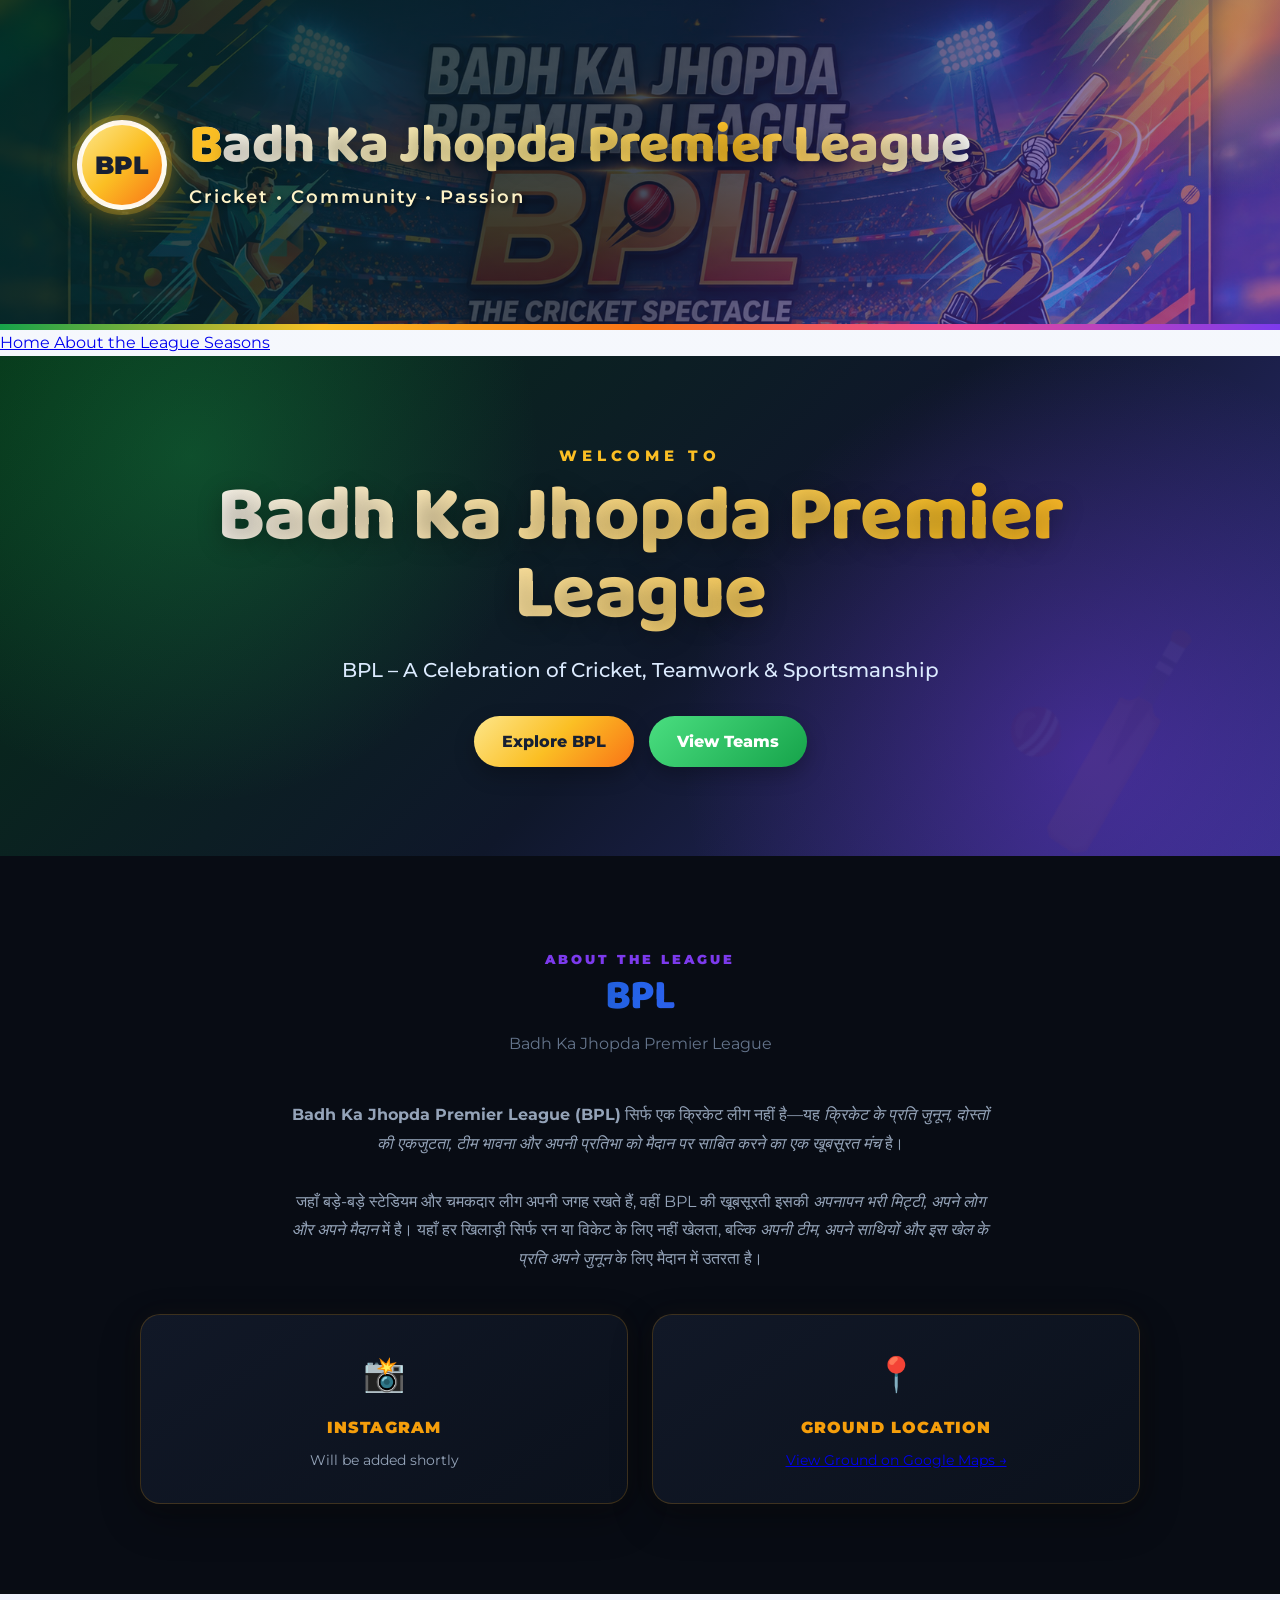
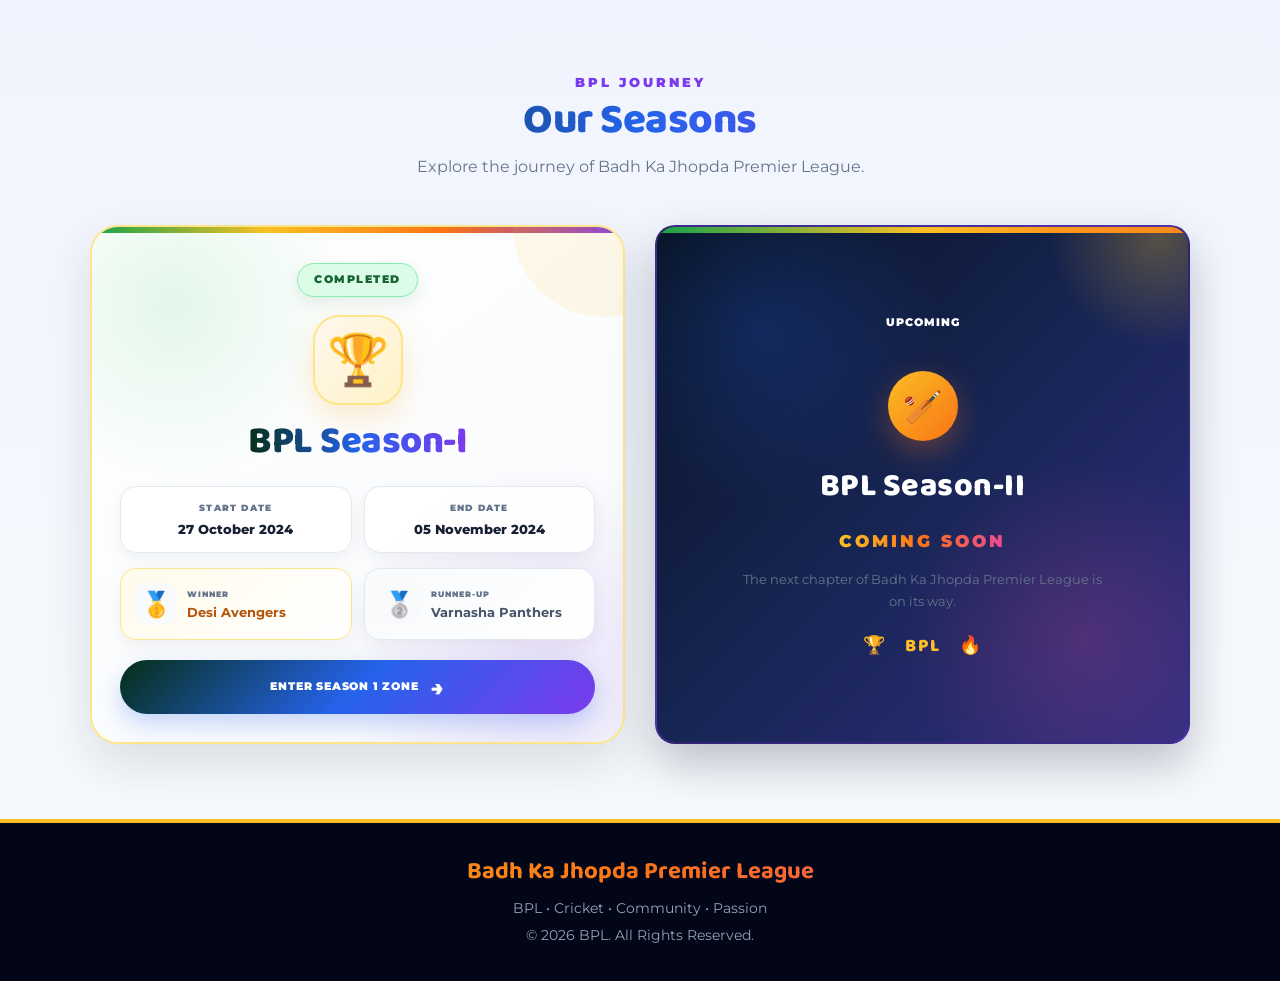
==== commit b45a8390: "Revise BPL introduction section in Hindi Updated the introduction of the Badh Ka Jhopda Premier Leag" ====
--- a/index.html
+++ b/index.html
@@ -127,10 +127,26 @@
 
     <div class="about-league-content">
 
-        <p>
-            BPL is a cricket league built around cricket,
-            community, passion and unforgettable memories.
-        </p>
+       <p class="about-league-intro">
+
+    <strong>Badh Ka Jhopda Premier League (BPL)</strong>
+    सिर्फ एक क्रिकेट लीग नहीं है—यह
+    <em>क्रिकेट के प्रति जुनून, दोस्तों की एकजुटता,
+    टीम भावना और अपनी प्रतिभा को मैदान पर साबित करने
+    का एक खूबसूरत मंच</em> है।
+
+    <br><br>
+
+    जहाँ बड़े-बड़े स्टेडियम और चमकदार लीग अपनी जगह रखते हैं,
+    वहीं BPL की खूबसूरती इसकी
+    <em>अपनापन भरी मिट्टी, अपने लोग और अपने मैदान</em> में है।
+
+    यहाँ हर खिलाड़ी सिर्फ रन या विकेट के लिए नहीं खेलता,
+    बल्कि
+    <em>अपनी टीम, अपने साथियों और इस खेल के प्रति अपने जुनून</em>
+    के लिए मैदान में उतरता है।
+
+</p>
 
         <div class="about-league-info">
 
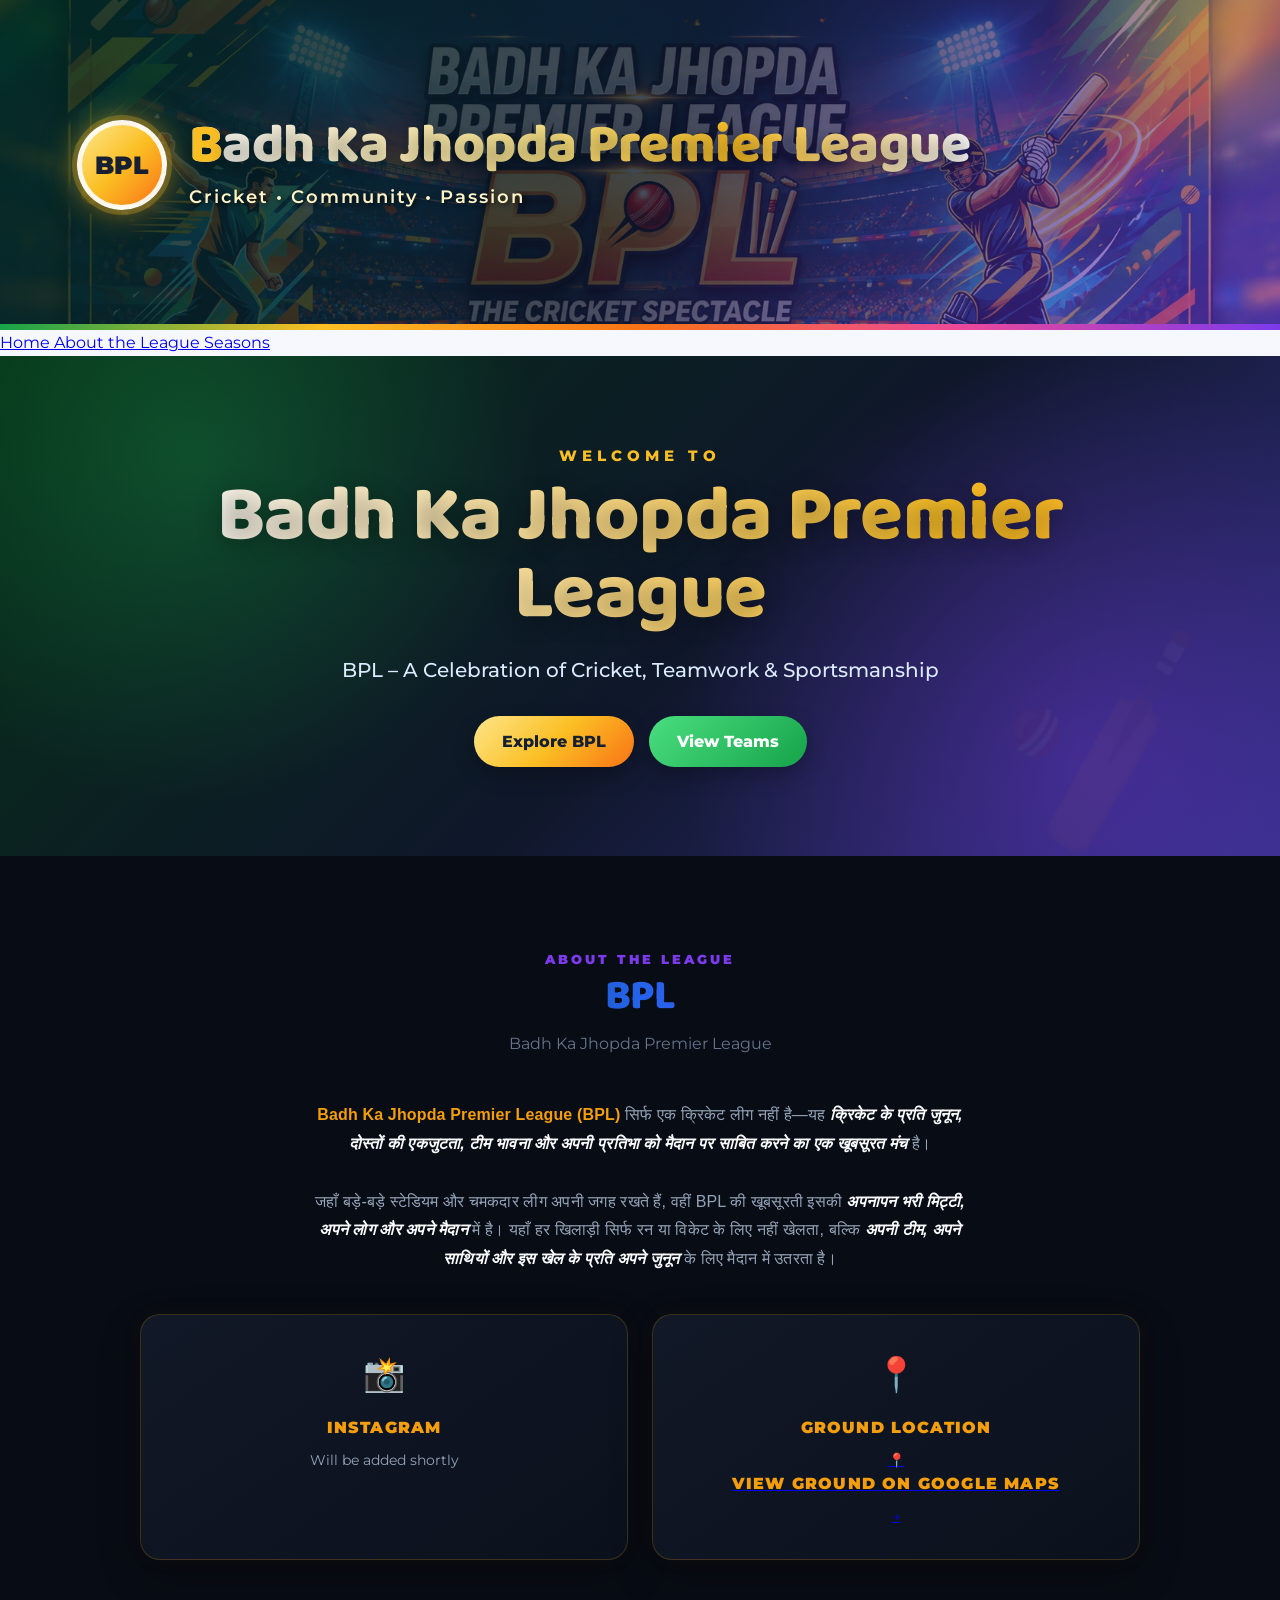
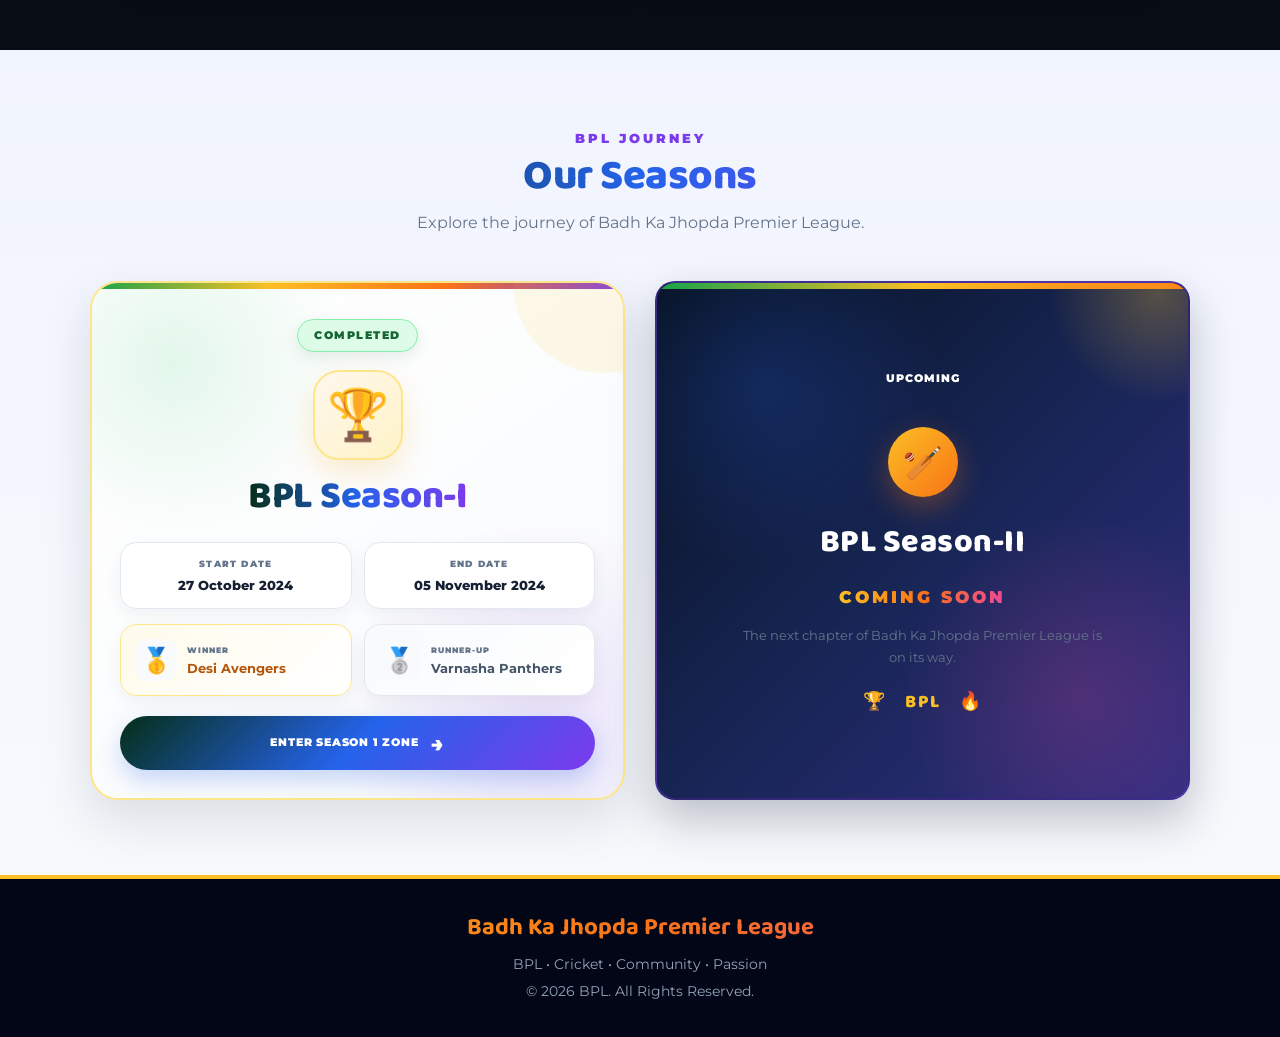
==== commit ac12a36d: "Enhance ground location link with button styling Updated the ground location link with a styled butt" ====
--- a/index.html
+++ b/index.html
@@ -159,14 +159,23 @@
 <div class="about-league-item">
     <span>📍</span>
     <strong>Ground Location</strong>
-    <p>
-        <a
-            href="https://maps.app.goo.gl/8epE5yrNXcg5fyfy7?g_st=iw"
-            target="_blank"
-            rel="noopener noreferrer">
-            View Ground on Google Maps →
-        </a>
-    </p>
+    <p class="about-map-wrap">
+
+    <a
+        href="https://maps.app.goo.gl/8epE5yrNXcg5fyfy7?g_st=iw"
+        class="about-map-btn"
+        target="_blank"
+        rel="noopener noreferrer">
+
+        <span>📍</span>
+
+        <strong>VIEW GROUND ON GOOGLE MAPS</strong>
+
+        <span>→</span>
+
+    </a>
+
+</p>
 </div>
 
         </div>
--- a/style.css
+++ b/style.css
@@ -14380,3 +14380,44 @@
     }
 
 }
+/* =====================================================
+   BPL — ABOUT THE LEAGUE INTRO TYPOGRAPHY
+   ===================================================== */
+
+.about-league-intro {
+    max-width: 850px !important;
+    margin: 0 auto 45px !important;
+    padding: 0 10px !important;
+
+    color: #dbe4ef !important;
+    font-family: "Noto Sans Devanagari", "Mangal", sans-serif !important;
+
+    font-size: 17px !important;
+    font-weight: 400 !important;
+    line-height: 2 !important;
+    letter-spacing: 0.15px !important;
+
+    text-align: center !important;
+}
+
+.about-league-intro strong {
+    color: #f59e0b !important;
+    font-weight: 900 !important;
+}
+
+.about-league-intro em {
+    color: #f8fafc !important;
+    font-style: italic !important;
+    font-weight: 600 !important;
+}
+
+@media (max-width: 650px) {
+
+    .about-league-intro {
+        padding: 0 4px !important;
+        font-size: 15px !important;
+        line-height: 1.9 !important;
+        text-align: center !important;
+    }
+
+}
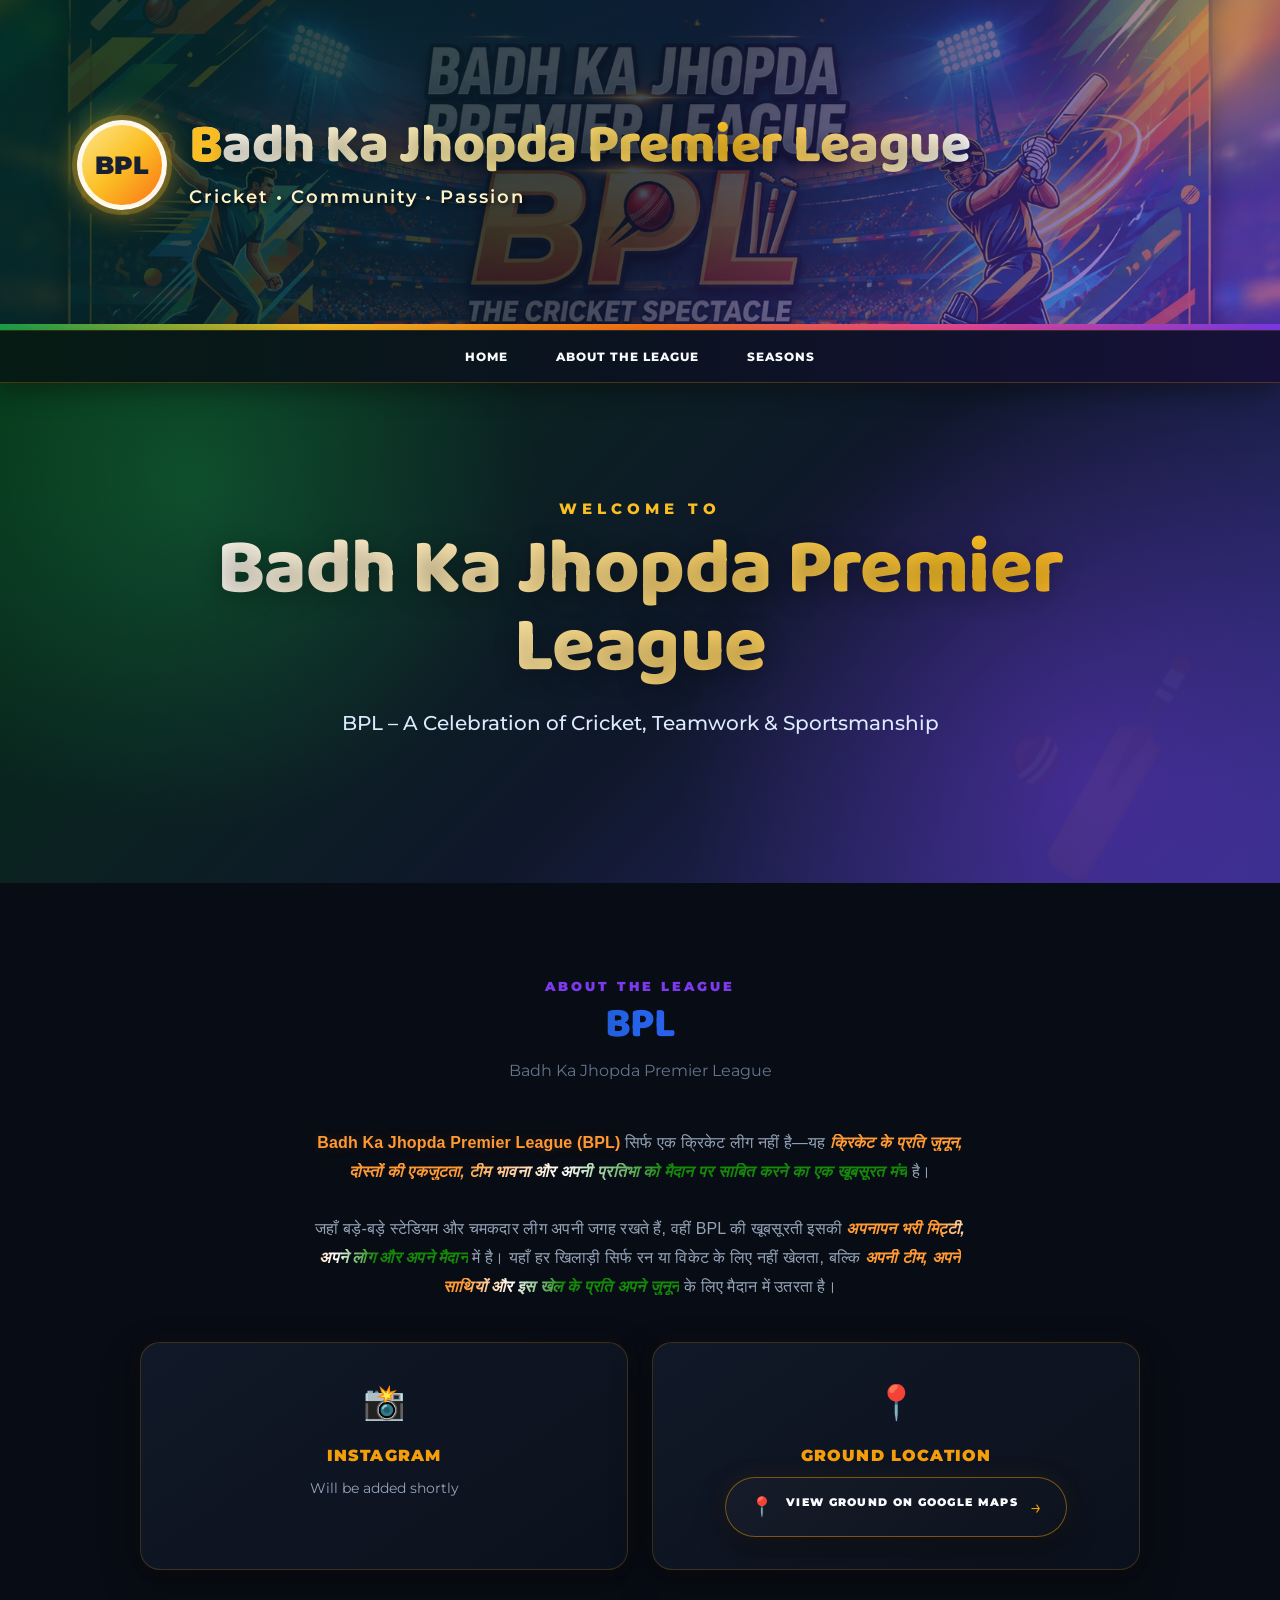
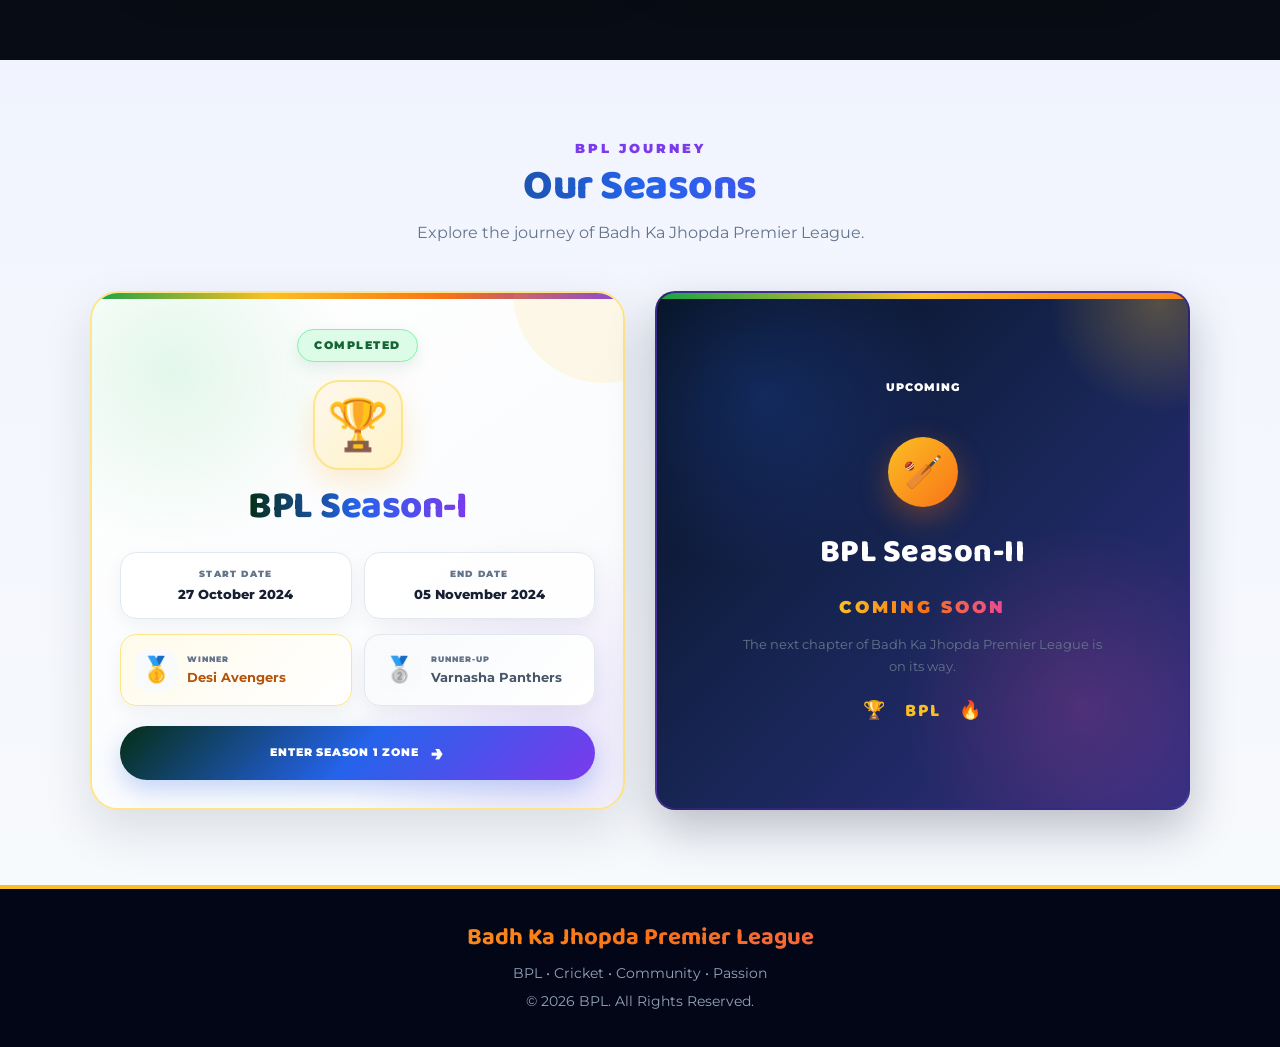
==== commit e2cfc4fd: "Update index.html" ====
--- a/index.html
+++ b/index.html
@@ -86,18 +86,6 @@
         <p class="hero-subtitle">
             BPL – A Celebration of Cricket, Teamwork & Sportsmanship
         </p>
-
-        <div class="hero-buttons">
-
-            <a href="#seasons" class="btn">
-                Explore BPL
-            </a>
-
-            <a href="#teams" class="btn secondary-btn">
-                View Teams
-            </a>
-
-        </div>
 
     </div>
 
--- a/style.css
+++ b/style.css
@@ -14421,3 +14421,268 @@
     }
 
 }
+/* =====================================================
+   BPL — ABOUT THE LEAGUE — GOOGLE MAP BUTTON
+   ===================================================== */
+
+.about-map-wrap {
+    margin: 20px 0 0 !important;
+    text-align: center !important;
+}
+
+.about-map-btn {
+    position: relative !important;
+    display: inline-flex !important;
+    align-items: center !important;
+    justify-content: center !important;
+    gap: 12px !important;
+
+    min-width: 260px !important;
+    padding: 14px 24px !important;
+
+    border-radius: 999px !important;
+    text-decoration: none !important;
+
+    color: #f8fafc !important;
+    background: linear-gradient(
+        135deg,
+        #151b28,
+        #0d131e
+    ) !important;
+
+    border: 1px solid rgba(245,158,11,0.45) !important;
+
+    box-shadow:
+        0 12px 30px rgba(0,0,0,0.35),
+        0 0 25px rgba(245,158,11,0.08) !important;
+
+    overflow: hidden !important;
+
+    transition:
+        transform 0.3s ease,
+        border-color 0.3s ease,
+        box-shadow 0.3s ease !important;
+}
+
+.about-map-btn span:first-child {
+    font-size: 19px !important;
+}
+
+.about-map-btn strong {
+    font-size: 11px !important;
+    font-weight: 900 !important;
+    letter-spacing: 1.3px !important;
+    color: #f8fafc !important;
+}
+
+.about-map-btn span:last-child {
+    font-size: 20px !important;
+    color: #f59e0b !important;
+    line-height: 1 !important;
+}
+
+.about-map-btn:hover {
+    transform: translateY(-4px) !important;
+    border-color: rgba(245,158,11,0.80) !important;
+
+    box-shadow:
+        0 18px 40px rgba(0,0,0,0.45),
+        0 0 35px rgba(245,158,11,0.14) !important;
+}
+
+.about-map-btn:hover span:last-child {
+    transform: translateX(4px) !important;
+}
+
+@media (max-width: 650px) {
+
+    .about-map-btn {
+        width: 100% !important;
+        max-width: 320px !important;
+        min-width: 0 !important;
+        padding: 14px 18px !important;
+    }
+
+    .about-map-btn strong {
+        font-size: 10px !important;
+        letter-spacing: 1px !important;
+    }
+
+}
+/* =====================================================
+   BPL — MAIN NAVIGATION — PREMIUM STYLE
+   ===================================================== */
+
+.main-nav {
+    position: sticky !important;
+    top: 0 !important;
+    z-index: 1000 !important;
+
+    width: 100% !important;
+
+    display: flex !important;
+    align-items: center !important;
+    justify-content: center !important;
+    flex-wrap: wrap !important;
+
+    padding: 0 15px !important;
+
+    background:
+        linear-gradient(
+            90deg,
+            #061b13,
+            #0b1220,
+            #17113a
+        ) !important;
+
+    border-top: 1px solid rgba(245,158,11,0.18) !important;
+    border-bottom: 1px solid rgba(245,158,11,0.25) !important;
+
+    box-shadow:
+        0 8px 25px rgba(0,0,0,0.35),
+        0 0 25px rgba(245,158,11,0.04) !important;
+
+    box-sizing: border-box !important;
+}
+
+.main-nav a {
+    position: relative !important;
+
+    display: inline-flex !important;
+    align-items: center !important;
+    justify-content: center !important;
+
+    padding: 16px 24px !important;
+
+    color: #f8fafc !important;
+
+    text-decoration: none !important;
+
+    font-family:
+        'Montserrat',
+        sans-serif !important;
+
+    font-size: 12px !important;
+    font-weight: 800 !important;
+
+    letter-spacing: 1px !important;
+    text-transform: uppercase !important;
+
+    transition:
+        color 0.3s ease,
+        background 0.3s ease !important;
+}
+
+/* GOLD UNDERLINE */
+
+.main-nav a::after {
+    content: "" !important;
+
+    position: absolute !important;
+
+    left: 50% !important;
+    bottom: 6px !important;
+
+    width: 0 !important;
+    height: 3px !important;
+
+    border-radius: 10px !important;
+
+    background:
+        linear-gradient(
+            90deg,
+            #f59e0b,
+            #fbbf24
+        ) !important;
+
+    transform: translateX(-50%) !important;
+
+    transition: width 0.3s ease !important;
+}
+
+/* HOVER */
+
+.main-nav a:hover {
+    color: #fbbf24 !important;
+
+    background:
+        rgba(245,158,11,0.07) !important;
+}
+
+.main-nav a:hover::after {
+    width: 55% !important;
+}
+
+/* MOBILE */
+
+@media (max-width: 650px) {
+
+    .main-nav {
+        padding: 0 5px !important;
+    }
+
+    .main-nav a {
+        padding: 13px 12px !important;
+        font-size: 10px !important;
+        letter-spacing: 0.7px !important;
+    }
+
+    .main-nav a::after {
+        bottom: 4px !important;
+    }
+
+}
+/* =====================================================
+   BPL — ABOUT INTRO — INDIAN TRICOLOUR THEME
+   ===================================================== */
+
+.about-league-intro {
+    color: #f8fafc !important;
+}
+
+/* BPL NAME — SAFFRON */
+
+.about-league-intro strong {
+    color: #ff9933 !important;
+    font-weight: 900 !important;
+    text-shadow: 0 0 12px rgba(255,153,51,0.18) !important;
+}
+
+/* HIGHLIGHTED TEXT — TRICOLOUR FEEL */
+
+.about-league-intro em {
+    font-style: italic !important;
+    font-weight: 700 !important;
+
+    background:
+        linear-gradient(
+            90deg,
+            #ff9933 0%,
+            #ff9933 35%,
+            #ffffff 50%,
+            #138808 65%,
+            #138808 100%
+        ) !important;
+
+    -webkit-background-clip: text !important;
+    background-clip: text !important;
+
+    -webkit-text-fill-color: transparent !important;
+
+    text-shadow:
+        0 0 10px rgba(255,255,255,0.04) !important;
+}
+
+/* MOBILE */
+
+@media (max-width: 650px) {
+
+    .about-league-intro strong {
+        text-shadow: none !important;
+    }
+
+    .about-league-intro em {
+        text-shadow: none !important;
+    }
+
+}
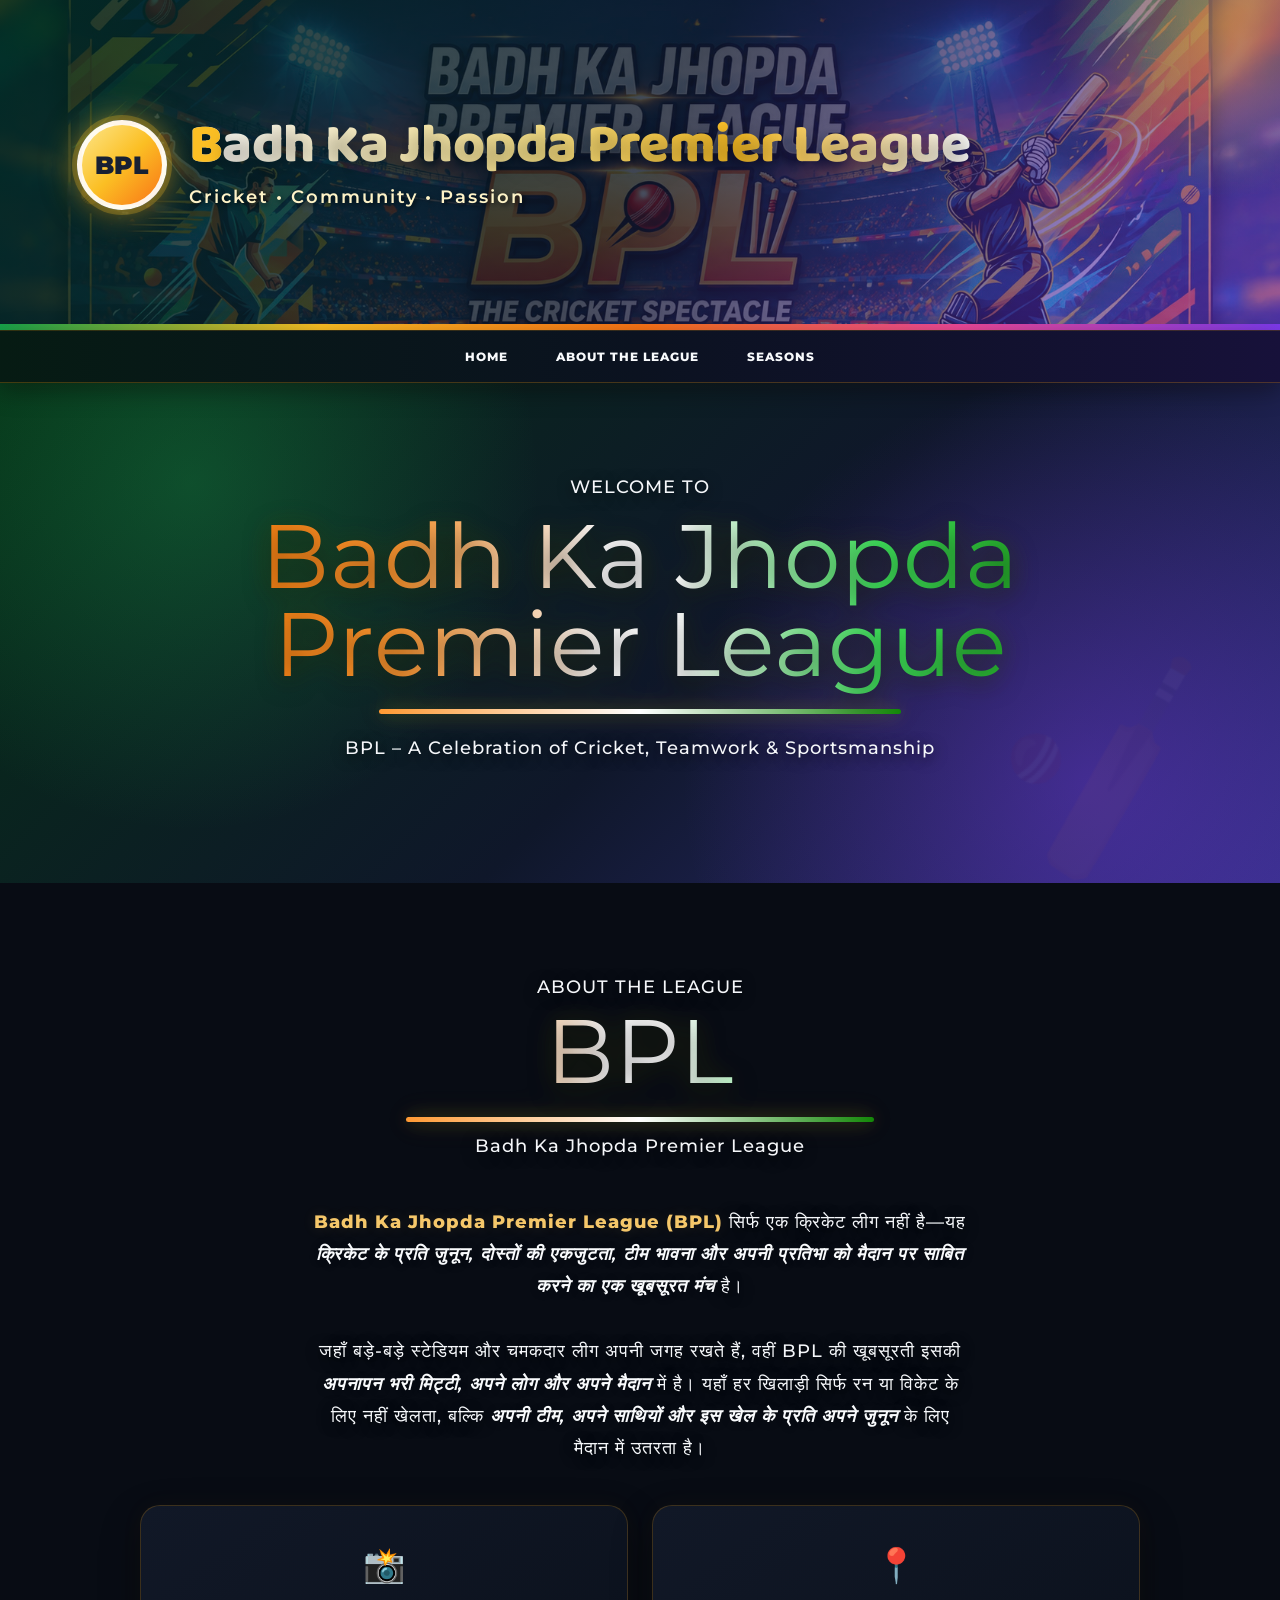
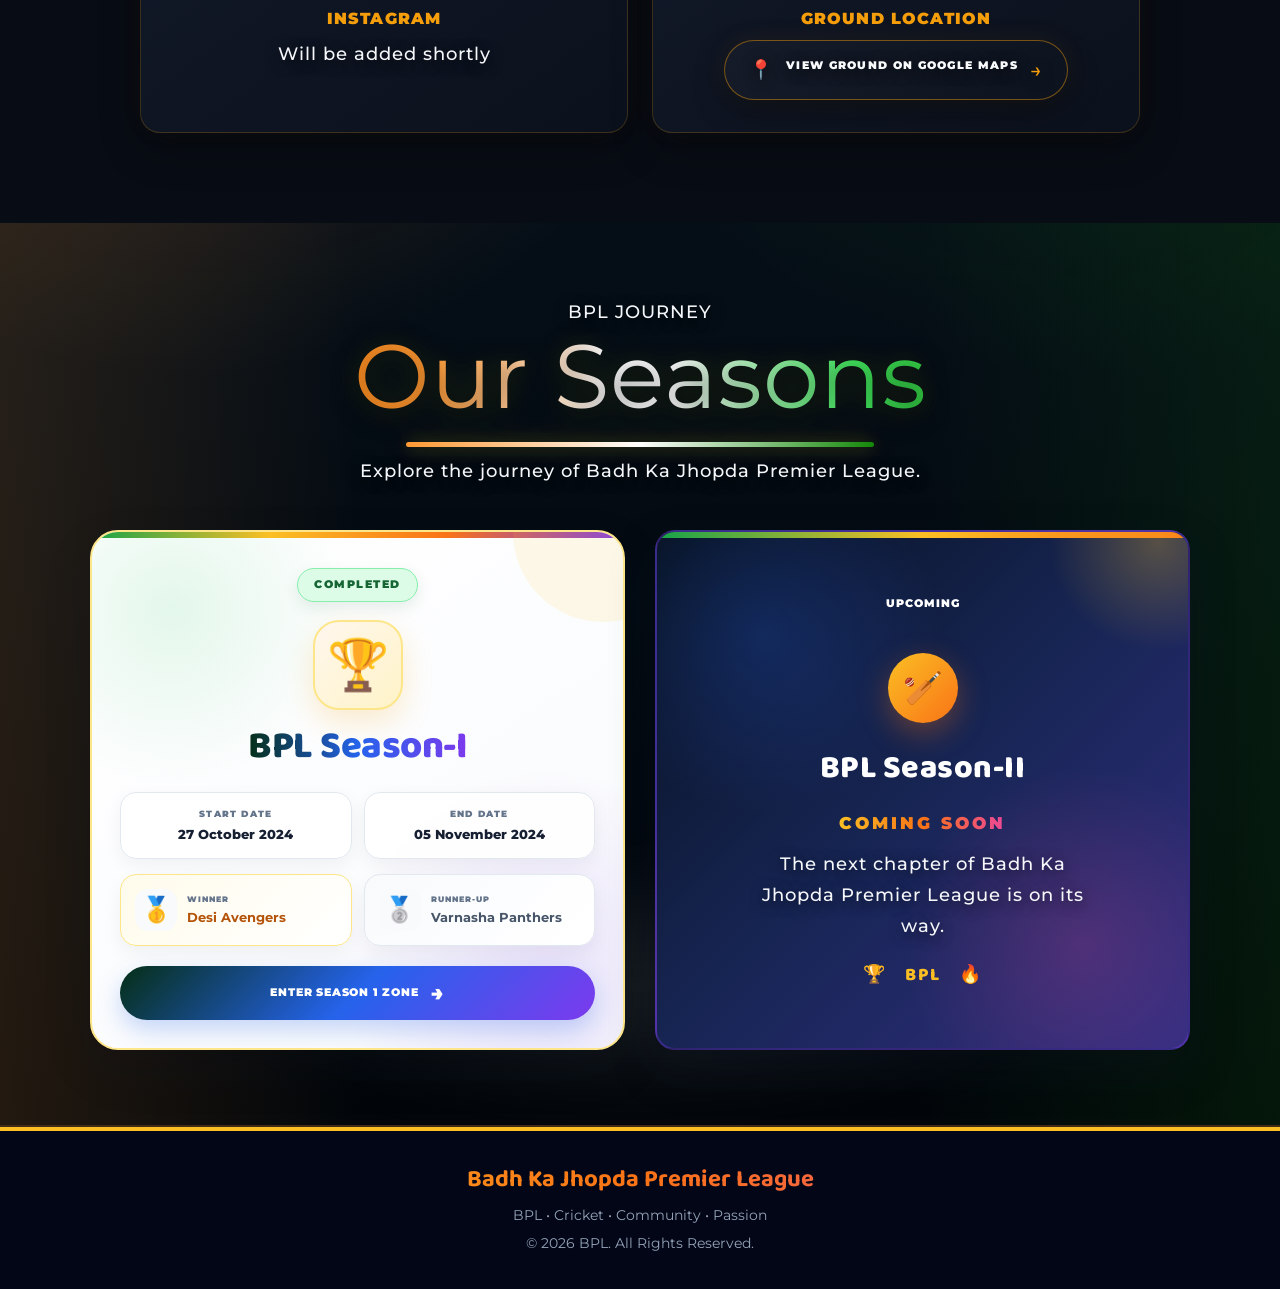
==== commit e9a52480: "Add Google site verification meta tag" ====
--- a/index.html
+++ b/index.html
@@ -1,6 +1,6 @@
 <!DOCTYPE html>
 <html lang="en">
-
+<meta name="google-site-verification" content="CsDahdyN_iCI2i1UMfA5z3WCdhcPqRZbLcc5pQSwIZM" />
 <head>
     <meta charset="UTF-8">
     <meta name="viewport" content="width=device-width, initial-scale=1.0">
--- a/style.css
+++ b/style.css
@@ -14686,3 +14686,935 @@
     }
 
 }
+/* =====================================================
+   BPL SEASON-I — TEAM LOGOS
+   ===================================================== */
+
+.season-team-icon {
+    width: 110px !important;
+    height: 110px !important;
+    margin: 0 auto 18px !important;
+
+    display: flex !important;
+    align-items: center !important;
+    justify-content: center !important;
+
+    border-radius: 50% !important;
+    overflow: hidden !important;
+
+    background: #0b111c !important;
+    border: 2px solid rgba(245,158,11,0.35) !important;
+
+    box-shadow:
+        0 10px 25px rgba(0,0,0,0.35),
+        0 0 25px rgba(245,158,11,0.08) !important;
+}
+
+.season-team-icon img {
+    width: 100% !important;
+    height: 100% !important;
+
+    display: block !important;
+
+    object-fit: cover !important;
+    object-position: center !important;
+
+    border-radius: 50% !important;
+}
+
+@media (max-width: 650px) {
+
+    .season-team-icon {
+        width: 88px !important;
+        height: 88px !important;
+        margin-bottom: 15px !important;
+    }
+
+}
+/* =====================================================
+   BPL SEASON-I — CHAMPION & RUNNER-UP LOGOS
+   ===================================================== */
+
+.champion-trophy,
+.runner-trophy {
+    display: flex !important;
+    align-items: center !important;
+    justify-content: center !important;
+}
+
+.champion-trophy img,
+.runner-trophy img {
+    width: 100% !important;
+    height: 100% !important;
+
+    display: block !important;
+
+    object-fit: cover !important;
+    object-position: center !important;
+
+    border-radius: 50% !important;
+}
+
+/* CHAMPION LOGO */
+
+.champion-trophy {
+    width: 135px !important;
+    height: 135px !important;
+
+    margin: 0 auto 20px !important;
+
+    overflow: hidden !important;
+
+    border-radius: 50% !important;
+
+    border: 3px solid #f59e0b !important;
+
+    background: #0b111c !important;
+
+    box-shadow:
+        0 12px 30px rgba(0,0,0,0.45),
+        0 0 35px rgba(245,158,11,0.22) !important;
+}
+
+/* RUNNER-UP LOGO */
+
+.runner-trophy {
+    width: 105px !important;
+    height: 105px !important;
+
+    margin: 0 auto 18px !important;
+
+    overflow: hidden !important;
+
+    border-radius: 50% !important;
+
+    border: 3px solid rgba(203,213,225,0.65) !important;
+
+    background: #0b111c !important;
+
+    box-shadow:
+        0 10px 25px rgba(0,0,0,0.40),
+        0 0 25px rgba(203,213,225,0.10) !important;
+}
+
+/* MOBILE */
+
+@media (max-width: 650px) {
+
+    .champion-trophy {
+        width: 105px !important;
+        height: 105px !important;
+        margin-bottom: 16px !important;
+    }
+
+    .runner-trophy {
+        width: 85px !important;
+        height: 85px !important;
+        margin-bottom: 15px !important;
+    }
+
+}
+/* =====================================================
+   BPL — ABOUT LEAGUE — PREMIUM SOOTHING TRICOLOUR TYPOGRAPHY
+   ===================================================== */
+
+.about-league-intro {
+    max-width: 880px !important;
+    margin: 0 auto 48px !important;
+    padding: 0 14px !important;
+
+    font-family:
+        "Noto Sans Devanagari",
+        "Nirmala UI",
+        "Mangal",
+        sans-serif !important;
+
+    font-size: 18px !important;
+    font-weight: 450 !important;
+    line-height: 2.05 !important;
+    letter-spacing: 0.15px !important;
+
+    color: #eef2f7 !important;
+    text-align: center !important;
+
+    text-rendering: optimizeLegibility !important;
+    -webkit-font-smoothing: antialiased !important;
+}
+
+/* BPL NAME — SAFFRON */
+
+.about-league-intro strong {
+    color: #ff9933 !important;
+
+    font-weight: 800 !important;
+
+    text-shadow:
+        0 0 10px rgba(255,153,51,0.18) !important;
+}
+
+/* IMPORTANT / EMOTIONAL PHRASES — TRICOLOUR */
+
+.about-league-intro em {
+    font-style: italic !important;
+    font-weight: 650 !important;
+
+    background:
+        linear-gradient(
+            90deg,
+            #ff9933 0%,
+            #ff9933 30%,
+            #ffffff 50%,
+            #138808 70%,
+            #138808 100%
+        ) !important;
+
+    -webkit-background-clip: text !important;
+    background-clip: text !important;
+
+    -webkit-text-fill-color: transparent !important;
+
+    text-shadow:
+        0 0 8px rgba(255,255,255,0.06) !important;
+}
+
+/* SOFT SEPARATION BETWEEN PARAGRAPH LINES */
+
+.about-league-intro br {
+    line-height: 2.4 !important;
+}
+
+/* MOBILE */
+
+@media (max-width: 650px) {
+
+    .about-league-intro {
+        padding: 0 6px !important;
+
+        font-size: 15.5px !important;
+        line-height: 1.95 !important;
+        letter-spacing: 0.1px !important;
+    }
+
+    .about-league-intro strong {
+        text-shadow: none !important;
+    }
+
+    .about-league-intro em {
+        text-shadow: none !important;
+    }
+}
+/* =====================================================
+   BPL HOME — HERO / WELCOME SECTION
+   INDIAN CRICKET • STADIUM • TRICOLOUR THEME
+   ===================================================== */
+
+#home {
+    position: relative !important;
+    overflow: hidden !important;
+
+    background:
+        radial-gradient(
+            circle at 50% 15%,
+            rgba(255,153,51,0.16),
+            transparent 32%
+        ),
+        radial-gradient(
+            circle at 15% 80%,
+            rgba(19,136,8,0.13),
+            transparent 30%
+        ),
+        linear-gradient(
+            180deg,
+            #050914 0%,
+            #07101c 48%,
+            #050b12 100%
+        ) !important;
+
+    border-bottom: 1px solid rgba(245,158,11,0.20) !important;
+}
+
+/* STADIUM LIGHT ATMOSPHERE */
+
+#home::before {
+    content: "" !important;
+
+    position: absolute !important;
+    inset: 0 !important;
+
+    pointer-events: none !important;
+
+    background:
+        linear-gradient(
+            115deg,
+            transparent 25%,
+            rgba(255,255,255,0.045) 50%,
+            transparent 75%
+        ) !important;
+
+    opacity: 0.8 !important;
+}
+
+/* SOFT TRICOLOUR GLOW */
+
+#home::after {
+    content: "" !important;
+
+    position: absolute !important;
+    left: 50% !important;
+    bottom: -120px !important;
+
+    width: 700px !important;
+    height: 260px !important;
+
+    transform: translateX(-50%) !important;
+
+    background:
+        linear-gradient(
+            90deg,
+            rgba(255,153,51,0.12),
+            rgba(255,255,255,0.06),
+            rgba(19,136,8,0.12)
+        ) !important;
+
+    filter: blur(55px) !important;
+    border-radius: 50% !important;
+
+    pointer-events: none !important;
+}
+
+/* HERO CONTENT */
+
+#home > * {
+    position: relative !important;
+    z-index: 2 !important;
+}
+
+/* WELCOME TEXT */
+
+#home h1 {
+    font-family:
+        "Montserrat",
+        "Noto Sans Devanagari",
+        sans-serif !important;
+
+    font-weight: 900 !important;
+
+    letter-spacing: 1.5px !important;
+
+    text-transform: uppercase !important;
+
+    text-shadow:
+        0 4px 20px rgba(0,0,0,0.65),
+        0 0 30px rgba(245,158,11,0.10) !important;
+}
+
+/* MAIN LEAGUE NAME */
+
+#home h2 {
+    font-family:
+        "Montserrat",
+        "Noto Sans Devanagari",
+        sans-serif !important;
+
+    font-weight: 950 !important;
+
+    letter-spacing: 2px !important;
+
+    background:
+        linear-gradient(
+            90deg,
+            #ff9933 0%,
+            #ffd9b0 28%,
+            #ffffff 50%,
+            #d9f5d2 72%,
+            #138808 100%
+        ) !important;
+
+    -webkit-background-clip: text !important;
+    background-clip: text !important;
+
+    -webkit-text-fill-color: transparent !important;
+
+    text-shadow:
+        0 0 25px rgba(255,255,255,0.06) !important;
+}
+
+/* TAGLINE */
+
+#home p {
+    font-family:
+        "Noto Sans Devanagari",
+        "Montserrat",
+        sans-serif !important;
+
+    font-weight: 500 !important;
+
+    letter-spacing: 0.6px !important;
+
+    color: #dbe4ef !important;
+
+    text-shadow:
+        0 2px 12px rgba(0,0,0,0.55) !important;
+}
+
+/* MOBILE */
+
+@media (max-width: 650px) {
+
+    #home h1 {
+        letter-spacing: 1px !important;
+    }
+
+    #home h2 {
+        letter-spacing: 1px !important;
+    }
+
+    #home p {
+        font-size: 14px !important;
+        line-height: 1.8 !important;
+    }
+
+    #home::after {
+        width: 420px !important;
+        height: 180px !important;
+    }
+
+}
+/* =====================================================
+   BPL SEASON-I — SPONSOR LOGOS
+   ===================================================== */
+
+.sponsor-card-icon {
+    width: 110px !important;
+    height: 110px !important;
+    margin: 0 auto 18px !important;
+
+    display: flex !important;
+    align-items: center !important;
+    justify-content: center !important;
+
+    overflow: hidden !important;
+    border-radius: 50% !important;
+
+    background: #0b111c !important;
+
+    border: 2px solid rgba(245,158,11,0.35) !important;
+
+    box-shadow:
+        0 10px 25px rgba(0,0,0,0.35),
+        0 0 25px rgba(245,158,11,0.08) !important;
+}
+
+.sponsor-card-icon img {
+    width: 100% !important;
+    height: 100% !important;
+
+    display: block !important;
+
+    object-fit: cover !important;
+    object-position: center !important;
+
+    border-radius: 50% !important;
+}
+
+@media (max-width: 650px) {
+    .sponsor-card-icon {
+        width: 88px !important;
+        height: 88px !important;
+        margin-bottom: 15px !important;
+    }
+}
+/* =====================================================
+   BPL HOME HERO — INDIAN TRICOLOUR • CRICKET PREMIUM
+   ===================================================== */
+
+#home {
+    position: relative !important;
+    overflow: hidden !important;
+
+    background:
+        radial-gradient(
+            circle at 50% 8%,
+            rgba(255,153,51,0.20) 0%,
+            transparent 30%
+        ),
+        radial-gradient(
+            circle at 8% 78%,
+            rgba(255,153,51,0.12) 0%,
+            transparent 28%
+        ),
+        radial-gradient(
+            circle at 92% 78%,
+            rgba(19,136,8,0.14) 0%,
+            transparent 28%
+        ),
+        linear-gradient(
+            180deg,
+            #03070d 0%,
+            #07121d 48%,
+            #02080b 100%
+        ) !important;
+
+    border-bottom: 2px solid rgba(255,153,51,0.25) !important;
+}
+
+/* STADIUM LIGHT EFFECT */
+#home::before {
+    content: "" !important;
+    position: absolute !important;
+    inset: 0 !important;
+    pointer-events: none !important;
+
+    background:
+        linear-gradient(
+            105deg,
+            transparent 20%,
+            rgba(255,255,255,0.035) 42%,
+            rgba(255,255,255,0.08) 50%,
+            rgba(255,255,255,0.035) 58%,
+            transparent 80%
+        ) !important;
+
+    opacity: 0.9 !important;
+}
+
+/* TRICOLOUR ATMOSPHERE */
+#home::after {
+    content: "" !important;
+    position: absolute !important;
+
+    left: 50% !important;
+    bottom: -150px !important;
+
+    width: 900px !important;
+    height: 300px !important;
+
+    transform: translateX(-50%) !important;
+
+    background:
+        linear-gradient(
+            90deg,
+            rgba(255,153,51,0.16),
+            rgba(255,255,255,0.10),
+            rgba(19,136,8,0.16)
+        ) !important;
+
+    filter: blur(60px) !important;
+    border-radius: 50% !important;
+    pointer-events: none !important;
+}
+
+/* HERO CONTENT ABOVE EFFECTS */
+#home > * {
+    position: relative !important;
+    z-index: 2 !important;
+}
+
+/* WELCOME TO */
+#home h1 {
+    font-family:
+        "Montserrat",
+        "Arial Black",
+        sans-serif !important;
+
+    font-size: clamp(18px, 2vw, 26px) !important;
+    font-weight: 700 !important;
+
+    letter-spacing: 5px !important;
+    text-transform: uppercase !important;
+
+    color: #f8fafc !important;
+
+    text-shadow:
+        0 3px 15px rgba(0,0,0,0.7),
+        0 0 18px rgba(255,153,51,0.18) !important;
+}
+
+/* BPL MAIN TITLE */
+#home h2 {
+    font-family:
+        "Montserrat",
+        "Arial Black",
+        sans-serif !important;
+
+    font-weight: 950 !important;
+    letter-spacing: 2px !important;
+    line-height: 1.05 !important;
+
+    background:
+        linear-gradient(
+            90deg,
+            #ff9933 0%,
+            #ffd6ad 24%,
+            #ffffff 50%,
+            #d8f3d2 76%,
+            #138808 100%
+        ) !important;
+
+    -webkit-background-clip: text !important;
+    background-clip: text !important;
+    -webkit-text-fill-color: transparent !important;
+
+    text-shadow:
+        0 8px 30px rgba(0,0,0,0.55) !important;
+}
+
+/* CRICKET TAGLINE */
+#home p {
+    font-family:
+        "Montserrat",
+        sans-serif !important;
+
+    font-size: 18px !important;
+    font-weight: 500 !important;
+
+    letter-spacing: 1px !important;
+    color: #eef2f7 !important;
+
+    text-shadow:
+        0 3px 15px rgba(0,0,0,0.65) !important;
+}
+
+/* SUBTLE TRICOLOUR LINE */
+#home h2::after {
+    content: "" !important;
+    display: block !important;
+
+    width: 150px !important;
+    height: 4px !important;
+
+    margin: 22px auto 0 !important;
+
+    border-radius: 20px !important;
+
+    background:
+        linear-gradient(
+            90deg,
+            #ff9933 0%,
+            #ffffff 50%,
+            #138808 100%
+        ) !important;
+
+    box-shadow:
+        0 0 15px rgba(255,153,51,0.20) !important;
+}
+
+/* MOBILE */
+@media (max-width: 650px) {
+
+    #home h1 {
+        font-size: 15px !important;
+        letter-spacing: 3px !important;
+    }
+
+    #home h2 {
+        font-size: 38px !important;
+        letter-spacing: 1px !important;
+        line-height: 1.08 !important;
+    }
+
+    #home p {
+        font-size: 14px !important;
+        line-height: 1.7 !important;
+        letter-spacing: 0.5px !important;
+    }
+
+    #home h2::after {
+        width: 110px !important;
+        height: 3px !important;
+        margin-top: 16px !important;
+    }
+
+    #home::after {
+        width: 500px !important;
+        height: 190px !important;
+    }
+}
+@import url('https://fonts.googleapis.com/css2?family=Bebas+Neue&family=Permanent+Marker&family=Montserrat:wght@500;700;800;900&display=swap');
+
+/* =====================================================
+   BPL HOME HERO — INDIAN TRICOLOUR CRICKET THEME
+   ===================================================== */
+
+#home {
+    position: relative !important;
+    overflow: hidden !important;
+
+    background:
+        radial-gradient(
+            circle at 15% 45%,
+            rgba(255,153,51,0.20),
+            transparent 32%
+        ),
+        radial-gradient(
+            circle at 85% 45%,
+            rgba(19,136,8,0.20),
+            transparent 32%
+        ),
+        radial-gradient(
+            circle at 50% 25%,
+            rgba(255,255,255,0.06),
+            transparent 28%
+        ),
+        linear-gradient(
+            180deg,
+            #02070d 0%,
+            #06111b 48%,
+            #02060a 100%
+        ) !important;
+
+    min-height: 650px !important;
+}
+
+/* TRICOLOUR LIGHTING */
+#home::before {
+    content: "" !important;
+    position: absolute !important;
+    inset: 0 !important;
+    pointer-events: none !important;
+
+    background:
+        linear-gradient(
+            90deg,
+            rgba(255,153,51,0.13) 0%,
+            transparent 28%,
+            transparent 72%,
+            rgba(19,136,8,0.13) 100%
+        ) !important;
+
+    opacity: 1 !important;
+}
+
+/* CENTRAL WHITE GLOW */
+#home::after {
+    content: "" !important;
+    position: absolute !important;
+    left: 50% !important;
+    bottom: 0 !important;
+
+    width: 900px !important;
+    height: 280px !important;
+
+    transform: translateX(-50%) !important;
+
+    background:
+        radial-gradient(
+            ellipse,
+            rgba(255,255,255,0.09),
+            transparent 68%
+        ) !important;
+
+    filter: blur(30px) !important;
+    pointer-events: none !important;
+}
+
+/* KEEP HERO CONTENT ABOVE EFFECTS */
+#home > * {
+    position: relative !important;
+    z-index: 5 !important;
+}
+
+/* WELCOME TO */
+#home h1 {
+    font-family:
+        "Montserrat",
+        sans-serif !important;
+
+    font-size: 18px !important;
+    font-weight: 700 !important;
+    letter-spacing: 5px !important;
+
+    color: #ffffff !important;
+
+    text-shadow:
+        0 2px 12px rgba(0,0,0,0.7) !important;
+
+    text-transform: uppercase !important;
+}
+
+/* MAIN BPL TITLE */
+#home h2 {
+    font-family:
+        "Permanent Marker",
+        "Montserrat",
+        sans-serif !important;
+
+    font-weight: 400 !important;
+    letter-spacing: 1px !important;
+
+    font-size: clamp(48px, 7vw, 92px) !important;
+    line-height: 0.98 !important;
+
+    background:
+        linear-gradient(
+            90deg,
+            #ff7a00 0%,
+            #ff9933 25%,
+            #ffffff 46%,
+            #ffffff 54%,
+            #42e85f 75%,
+            #138808 100%
+        ) !important;
+
+    -webkit-background-clip: text !important;
+    background-clip: text !important;
+
+    -webkit-text-fill-color: transparent !important;
+
+    text-shadow:
+        0 6px 25px rgba(0,0,0,0.65) !important;
+
+    filter:
+        drop-shadow(0 0 12px rgba(255,153,51,0.12))
+        drop-shadow(0 0 12px rgba(19,136,8,0.12)) !important;
+}
+
+/* TAGLINE */
+#home p {
+    font-family:
+        "Montserrat",
+        sans-serif !important;
+
+    font-size: 18px !important;
+    font-weight: 500 !important;
+
+    letter-spacing: 1px !important;
+
+    color: #f5f7fa !important;
+
+    text-shadow:
+        0 3px 14px rgba(0,0,0,0.7) !important;
+}
+
+/* PREMIUM TRICOLOUR UNDERLINE EFFECT */
+#home h2::after {
+    content: "" !important;
+    display: block !important;
+
+    width: 55% !important;
+    height: 5px !important;
+
+    margin: 22px auto 0 !important;
+
+    border-radius: 20px !important;
+
+    background:
+        linear-gradient(
+            90deg,
+            #ff9933 0%,
+            #ffffff 50%,
+            #138808 100%
+        ) !important;
+
+    box-shadow:
+        0 0 18px rgba(255,153,51,0.25),
+        0 0 18px rgba(19,136,8,0.20) !important;
+}
+
+/* MOBILE */
+@media (max-width: 650px) {
+
+    #home {
+        min-height: 560px !important;
+    }
+
+    #home h1 {
+        font-size: 13px !important;
+        letter-spacing: 3px !important;
+    }
+
+    #home h2 {
+        font-size: clamp(38px, 12vw, 60px) !important;
+        line-height: 1.05 !important;
+    }
+
+    #home p {
+        font-size: 14px !important;
+        line-height: 1.7 !important;
+    }
+
+    #home h2::after {
+        width: 70% !important;
+        height: 3px !important;
+        margin-top: 16px !important;
+    }
+}
+ /* =====================================================
+    BPL — ABOUT THE LEAGUE
+    PREMIUM EDITORIAL TYPOGRAPHY
+    ===================================================== */
+
+.about-league-intro {
+    max-width: 900px !important;
+    margin: 0 auto 50px !important;
+    padding: 0 24px !important;
+
+    font-family:
+        "Noto Sans Devanagari",
+        "Nirmala UI",
+        "Mangal",
+        sans-serif !important;
+
+    font-size: 18px !important;
+    font-weight: 400 !important;
+    line-height: 2.15 !important;
+    letter-spacing: 0.05px !important;
+
+    color: #d9e1ea !important;
+
+    text-align: center !important;
+
+    text-rendering: optimizeLegibility !important;
+    -webkit-font-smoothing: antialiased !important;
+}
+
+/* BPL NAME */
+.about-league-intro strong {
+    color: #f5c76a !important;
+    font-weight: 800 !important;
+
+    text-shadow:
+        0 0 14px rgba(245,199,106,0.14) !important;
+}
+
+/* IMPORTANT PHRASES */
+.about-league-intro em {
+    color: #f8fafc !important;
+
+    font-style: italic !important;
+    font-weight: 600 !important;
+
+    background: none !important;
+    -webkit-text-fill-color: #f8fafc !important;
+
+    text-shadow:
+        0 1px 8px rgba(0,0,0,0.25) !important;
+}
+
+/* PARAGRAPH BREAK */
+.about-league-intro br {
+    line-height: 2.8 !important;
+}
+
+/* MOBILE */
+@media (max-width: 650px) {
+
+    .about-league-intro {
+        max-width: 100% !important;
+        padding: 0 12px !important;
+
+        font-size: 15.5px !important;
+        line-height: 2 !important;
+        letter-spacing: 0 !important;
+
+        text-align: center !important;
+    }
+
+    .about-league-intro strong {
+        text-shadow: none !important;
+    }
+
+    .about-league-intro em {
+        text-shadow: none !important;
+    }
+}
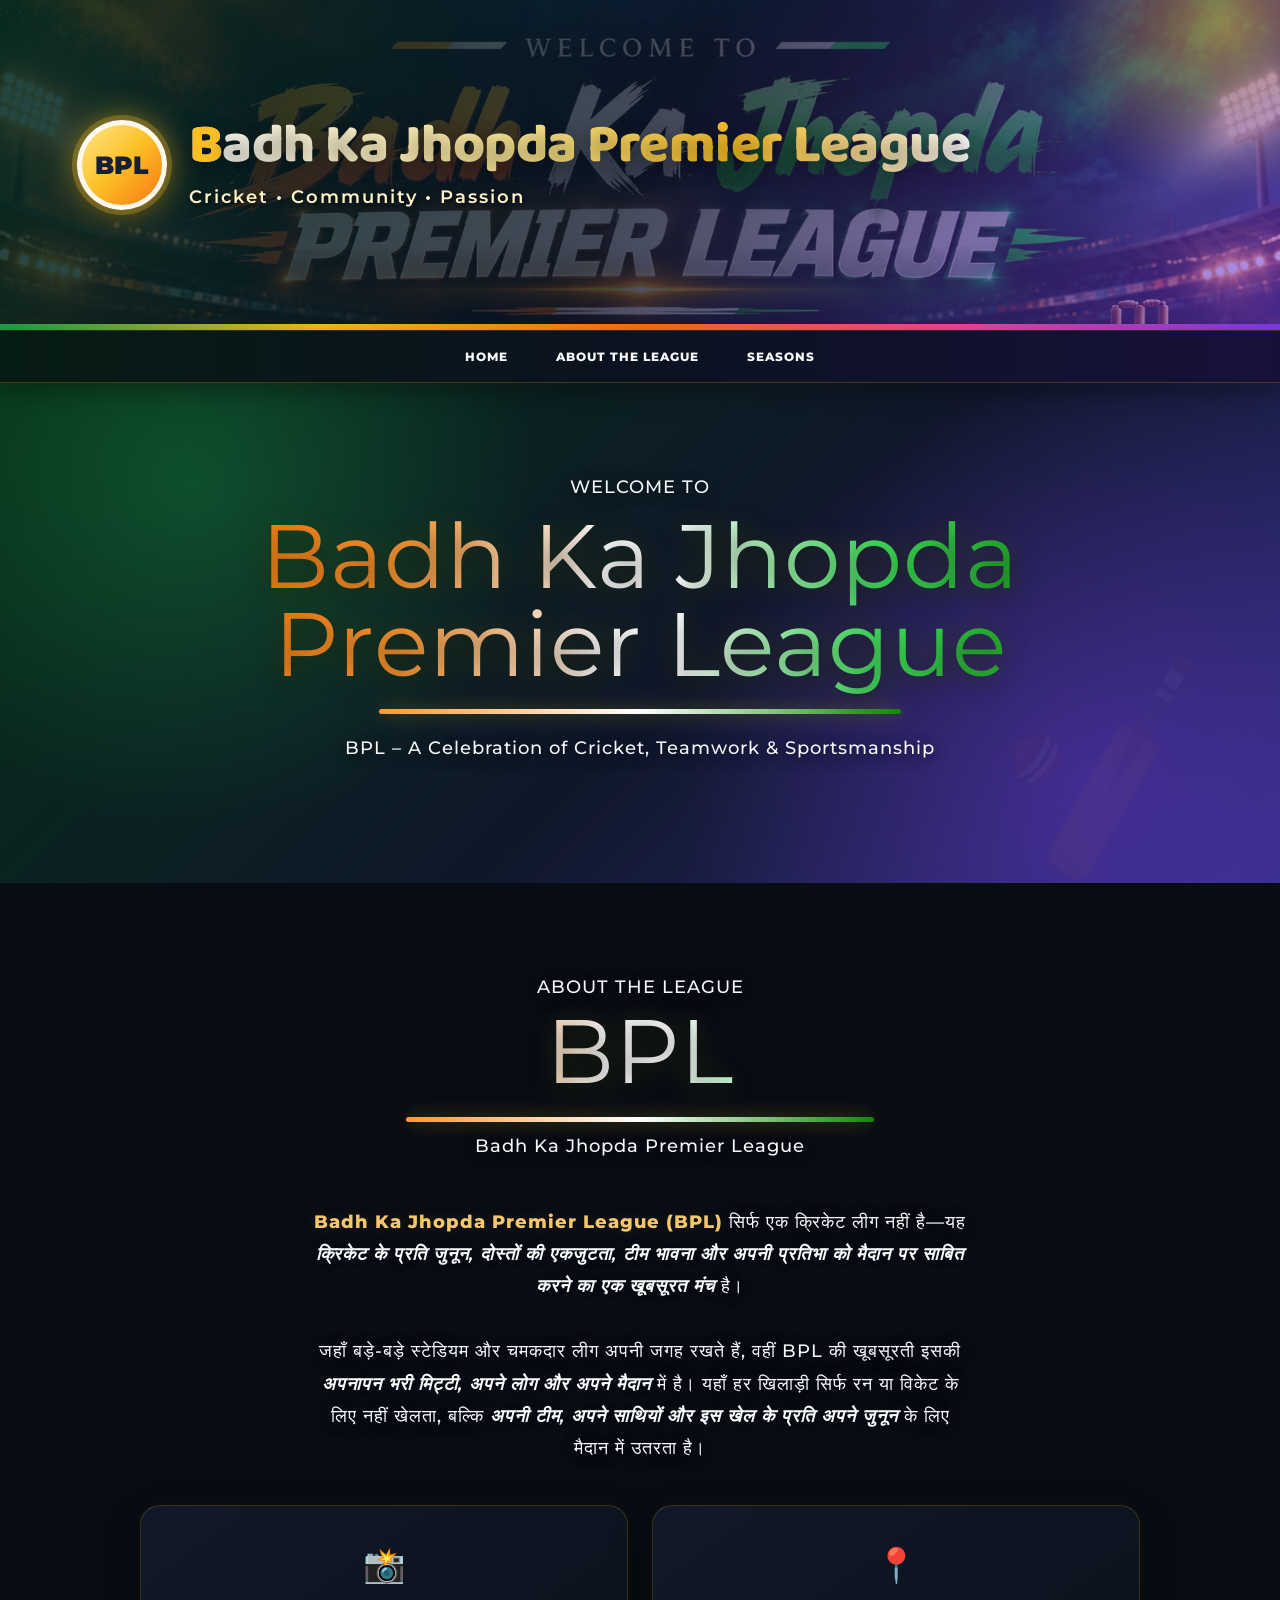
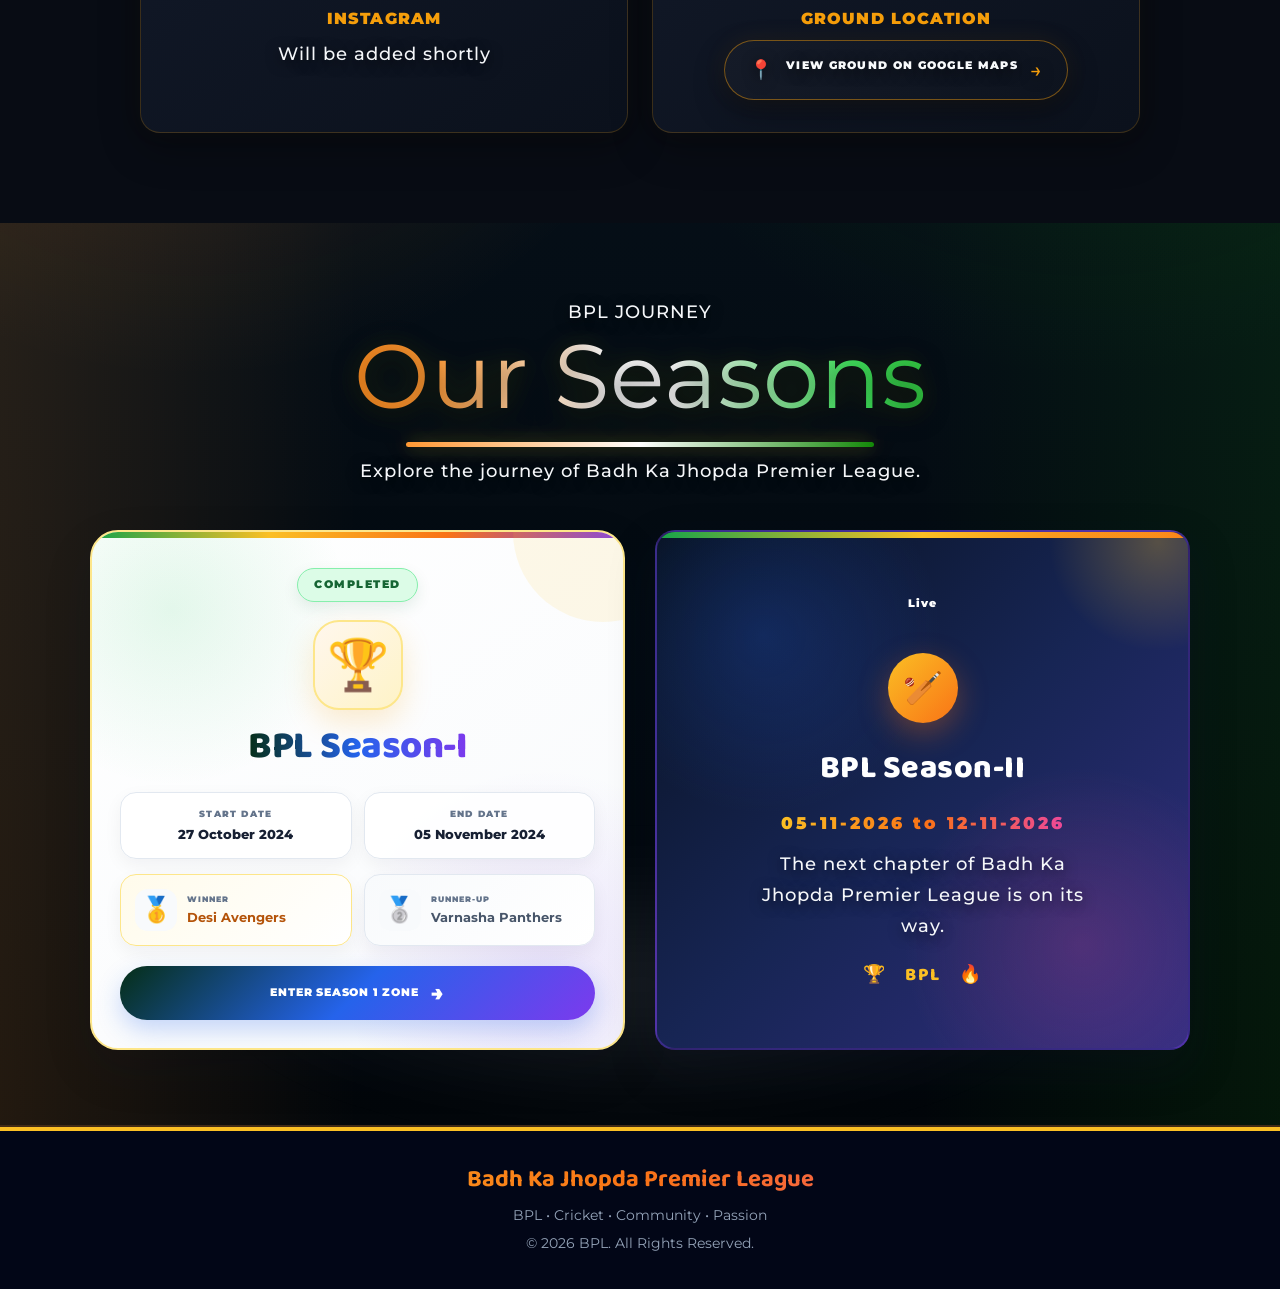
==== commit 88652357: "Update season status and date in index.html" ====
--- a/index.html
+++ b/index.html
@@ -1,7 +1,7 @@
 <!DOCTYPE html>
 <html lang="en">
+<head>
 <meta name="google-site-verification" content="CsDahdyN_iCI2i1UMfA5z3WCdhcPqRZbLcc5pQSwIZM" />
-<head>
     <meta charset="UTF-8">
     <meta name="viewport" content="width=device-width, initial-scale=1.0">
 
@@ -318,7 +318,7 @@
 
     <div class="season-two-glow"></div>
 
-    <span class="season-status upcoming">UPCOMING</span>
+    <span class="season-status upcoming">Live</span>
 
     <div class="season-two-icon">
         🏏
@@ -327,7 +327,7 @@
     <h3>BPL Season-II</h3>
 
     <div class="coming-soon-title">
-        COMING SOON
+        05-11-2026 to 12-11-2026
     </div>
 
     <p class="season-two-text">
--- a/style.css
+++ b/style.css
@@ -15618,3 +15618,2496 @@
         text-shadow: none !important;
     }
 }
+/* =====================================================
+   BPL — TOP 5 BATSMEN POPUP
+   ROHIT + VIRAT BACKGROUND
+   ===================================================== */
+
+.stats-modal.batsmen-modal .stats-modal-box {
+    position: relative !important;
+    overflow: hidden !important;
+    isolation: isolate !important;
+}
+
+/* ROHIT + VIRAT BACKGROUND IMAGE */
+.stats-modal.batsmen-modal .stats-modal-box::before {
+    content: "" !important;
+
+    position: absolute !important;
+    inset: 0 !important;
+
+    background:
+        linear-gradient(
+            90deg,
+            rgba(4,12,22,0.98) 0%,
+            rgba(4,12,22,0.90) 38%,
+            rgba(4,12,22,0.72) 68%,
+            rgba(4,12,22,0.55) 100%
+        ),
+        url("./ROKO.png") right center / cover no-repeat !important;
+
+    opacity: 0.42 !important;
+
+    pointer-events: none !important;
+    z-index: 0 !important;
+}
+
+/* POPUP CONTENT IMAGE KE UPAR RAHE */
+.stats-modal.batsmen-modal .stats-modal-header,
+.stats-modal.batsmen-modal .stats-modal-content {
+    position: relative !important;
+    z-index: 2 !important;
+}
+
+/* CLOSE BUTTON BHI IMAGE KE UPAR */
+.stats-modal.batsmen-modal .stats-close {
+    position: relative !important;
+    z-index: 3 !important;
+}
+/* =====================================================
+   MEET OUR LEGENDS — SEASON I ENTRY BUTTON
+   ===================================================== */
+
+.committee-entry {
+    width: 100%;
+    display: flex;
+    justify-content: center;
+    margin: 35px 0 25px;
+    padding: 0 15px;
+}
+
+.committee-entry-btn {
+    width: 100%;
+    max-width: 620px;
+    min-height: 82px;
+
+    display: flex;
+    align-items: center;
+    gap: 18px;
+
+    padding: 16px 22px;
+
+    text-decoration: none;
+    color: #ffffff;
+
+    background: linear-gradient(
+        135deg,
+        #111827,
+        #1e3a8a,
+        #7c2d12
+    );
+
+    border: 2px solid #f59e0b;
+    border-radius: 18px;
+
+    box-shadow:
+        0 10px 25px rgba(0, 0, 0, 0.25),
+        0 0 18px rgba(245, 158, 11, 0.18);
+
+    transition:
+        transform 0.25s ease,
+        box-shadow 0.25s ease,
+        border-color 0.25s ease;
+}
+.committee-entry {
+    width: 100%;
+    display: flex;
+    justify-content: center;
+
+    margin: 0;
+
+    padding: 35px 15px 25px;
+
+    background: #080d18 !important;
+    box-sizing: border-box;
+}
+.committee-entry-btn:hover {
+    transform: translateY(-4px);
+
+    border-color: #fbbf24;
+
+    box-shadow:
+        0 16px 35px rgba(0, 0, 0, 0.32),
+        0 0 28px rgba(245, 158, 11, 0.35);
+}
+
+.committee-entry-icon {
+    width: 52px;
+    height: 52px;
+
+    flex-shrink: 0;
+
+    display: flex;
+    align-items: center;
+    justify-content: center;
+
+    font-size: 30px;
+
+    background: rgba(255, 255, 255, 0.12);
+
+    border: 1px solid rgba(255, 255, 255, 0.25);
+    border-radius: 14px;
+}
+
+.committee-entry-text {
+    flex: 1;
+    display: flex;
+    flex-direction: column;
+    gap: 4px;
+}
+
+.committee-entry-text strong {
+    font-size: 18px;
+    font-weight: 800;
+    letter-spacing: 0.8px;
+}
+
+.committee-entry-text small {
+    font-size: 13px;
+    opacity: 0.85;
+    letter-spacing: 0.4px;
+}
+
+.committee-entry-arrow {
+    font-size: 28px;
+    font-weight: 700;
+
+    transition: transform 0.25s ease;
+}
+
+.committee-entry-btn:hover .committee-entry-arrow {
+    transform: translateX(6px);
+}
+
+/* Mobile */
+@media (max-width: 600px) {
+
+    .committee-entry {
+        margin: 28px 0 20px;
+        padding: 0 12px;
+    }
+
+    .committee-entry-btn {
+        min-height: 74px;
+        padding: 13px 15px;
+        gap: 12px;
+        border-radius: 15px;
+    }
+
+    .committee-entry-icon {
+        width: 45px;
+        height: 45px;
+        font-size: 25px;
+        border-radius: 12px;
+    }
+
+    .committee-entry-text strong {
+        font-size: 15px;
+    }
+
+    .committee-entry-text small {
+        font-size: 11px;
+    }
+
+    .committee-entry-arrow {
+        font-size: 23px;
+    }
+}
+/* =========================================================
+   BPL COMMITTEE PAGE — PREMIUM DARK GOLD THEME
+   ========================================================= */
+
+/* ---------- PAGE BACKGROUND ---------- */
+
+body:has(.committee-page) {
+    margin: 0 !important;
+    min-height: 100vh !important;
+
+    background:
+        radial-gradient(
+            circle at 50% -10%,
+            rgba(245, 158, 11, 0.18),
+            transparent 38%
+        ),
+        linear-gradient(
+            180deg,
+            #030712 0%,
+            #07101f 45%,
+            #030712 100%
+        ) !important;
+
+    color: #f8fafc !important;
+}
+
+
+/* ---------- MAIN COMMITTEE CONTAINER ---------- */
+
+body:has(.committee-page) .committee-page {
+    width: 100% !important;
+    max-width: 1400px !important;
+
+    margin: 0 auto !important;
+    padding: 60px 25px 90px !important;
+
+    box-sizing: border-box !important;
+}
+
+
+/* ---------- HEADER ---------- */
+
+body:has(.committee-page) .committee-header {
+    text-align: center !important;
+
+    margin: 0 auto 45px !important;
+    padding: 45px 25px !important;
+
+    background:
+        linear-gradient(
+            145deg,
+            rgba(245, 158, 11, 0.12),
+            rgba(15, 23, 42, 0.95)
+        ) !important;
+
+    border: 1px solid rgba(245, 158, 11, 0.35) !important;
+
+    border-radius: 28px !important;
+
+    box-shadow:
+        0 25px 70px rgba(0, 0, 0, 0.55),
+        inset 0 1px 0 rgba(255, 255, 255, 0.05) !important;
+}
+
+
+body:has(.committee-page) .committee-header .eyebrow {
+    display: inline-block !important;
+
+    margin-bottom: 12px !important;
+
+    color: #fbbf24 !important;
+
+    font-size: 14px !important;
+    font-weight: 900 !important;
+
+    letter-spacing: 3px !important;
+    text-transform: uppercase !important;
+}
+
+
+body:has(.committee-page) .committee-header h1 {
+    margin: 0 !important;
+
+    color: #ffffff !important;
+
+    font-size: clamp(32px, 5vw, 58px) !important;
+    line-height: 1.1 !important;
+
+    font-weight: 950 !important;
+
+    text-shadow:
+        0 4px 20px rgba(0, 0, 0, 0.5) !important;
+}
+
+
+body:has(.committee-page) .committee-header p {
+    max-width: 760px !important;
+
+    margin: 18px auto 0 !important;
+
+    color: #cbd5e1 !important;
+
+    font-size: 17px !important;
+    line-height: 1.7 !important;
+}
+
+
+/* ---------- TABLE OUTER BOX ---------- */
+
+body:has(.committee-page) .committee-table-wrap {
+    width: 100% !important;
+
+    overflow-x: auto !important;
+
+    background:
+        linear-gradient(
+            145deg,
+            rgba(15, 23, 42, 0.98),
+            rgba(3, 7, 18, 0.98)
+        ) !important;
+
+    border: 1px solid rgba(245, 158, 11, 0.35) !important;
+
+    border-radius: 28px !important;
+
+    padding: 12px !important;
+
+    box-sizing: border-box !important;
+
+    box-shadow:
+        0 30px 80px rgba(0, 0, 0, 0.65),
+        0 0 35px rgba(245, 158, 11, 0.07) !important;
+}
+
+
+/* ---------- TABLE ---------- */
+
+body:has(.committee-page) .committee-table {
+    width: 100% !important;
+
+    border-collapse: separate !important;
+    border-spacing: 0 12px !important;
+
+    background: transparent !important;
+}
+
+
+body:has(.committee-page) .committee-table thead th {
+    padding: 20px 18px !important;
+
+    background:
+        linear-gradient(
+            135deg,
+            #172033,
+            #0b1220
+        ) !important;
+
+    color: #fbbf24 !important;
+
+    font-size: 14px !important;
+    font-weight: 900 !important;
+
+    letter-spacing: 1px !important;
+    text-transform: uppercase !important;
+
+    border: 0 !important;
+}
+
+
+body:has(.committee-page) .committee-table thead th:first-child {
+    border-radius: 15px 0 0 15px !important;
+}
+
+
+body:has(.committee-page) .committee-table thead th:last-child {
+    border-radius: 0 15px 15px 0 !important;
+}
+
+
+/* ---------- TABLE ROWS ---------- */
+
+body:has(.committee-page) .committee-table tbody tr {
+    background: #0b1322 !important;
+
+    transition:
+        transform 0.25s ease,
+        box-shadow 0.25s ease !important;
+}
+
+
+body:has(.committee-page) .committee-table tbody tr:hover {
+    transform: translateY(-3px) !important;
+
+    box-shadow:
+        0 15px 35px rgba(0, 0, 0, 0.45),
+        0 0 25px rgba(245, 158, 11, 0.08) !important;
+}
+
+
+body:has(.committee-page) .committee-table td {
+    padding: 22px 18px !important;
+
+    background:
+        linear-gradient(
+            135deg,
+            #0c1627,
+            #08111f
+        ) !important;
+
+    color: #e2e8f0 !important;
+
+    border-top: 1px solid rgba(255, 255, 255, 0.035) !important;
+    border-bottom: 1px solid rgba(245, 158, 11, 0.10) !important;
+
+    vertical-align: middle !important;
+}
+
+
+body:has(.committee-page) .committee-table td:first-child {
+    border-left: 1px solid rgba(245, 158, 11, 0.12) !important;
+
+    border-radius: 18px 0 0 18px !important;
+}
+
+
+body:has(.committee-page) .committee-table td:last-child {
+    border-right: 1px solid rgba(245, 158, 11, 0.12) !important;
+
+    border-radius: 0 18px 18px 0 !important;
+}
+
+
+/* ---------- SERIAL NUMBER ---------- */
+
+body:has(.committee-page) .committee-number {
+    color: #fbbf24 !important;
+
+    font-size: 20px !important;
+    font-weight: 950 !important;
+
+    text-align: center !important;
+
+    text-shadow:
+        0 0 12px rgba(245, 158, 11, 0.25) !important;
+}
+
+
+/* ---------- MEMBER NAME ---------- */
+
+body:has(.committee-page) .committee-name {
+    color: #ffffff !important;
+
+    font-size: 21px !important;
+    font-weight: 950 !important;
+
+    line-height: 1.4 !important;
+}
+
+
+/* ---------- OCCUPATION ---------- */
+
+body:has(.committee-page) .committee-occupation {
+    display: inline-block !important;
+
+    margin-top: 7px !important;
+
+    color: #cbd5e1 !important;
+
+    font-size: 15px !important;
+    font-weight: 700 !important;
+
+    line-height: 1.5 !important;
+}
+
+
+/* ---------- PHOTO CELL ---------- */
+
+body:has(.committee-page) .committee-photo-cell {
+    width: 250px !important;
+
+    text-align: center !important;
+
+    padding: 20px !important;
+}
+
+
+/* ---------- PREMIUM PHOTO FRAME ---------- */
+
+body:has(.committee-page) .committee-photo-frame {
+    width: 210px !important;
+    height: 250px !important;
+
+    margin: 0 auto !important;
+
+    padding: 7px !important;
+
+    box-sizing: border-box !important;
+
+    display: flex !important;
+    align-items: center !important;
+    justify-content: center !important;
+
+    background:
+        linear-gradient(
+            135deg,
+            #fff7cc 0%,
+            #fbbf24 25%,
+            #d97706 55%,
+            #92400e 78%,
+            #fbbf24 100%
+        ) !important;
+
+    border: 2px solid #f59e0b !important;
+
+    border-radius: 22px !important;
+
+    box-shadow:
+        0 12px 35px rgba(0, 0, 0, 0.6),
+        0 0 28px rgba(245, 158, 11, 0.22) !important;
+
+    overflow: hidden !important;
+
+    transition:
+        transform 0.3s ease,
+        box-shadow 0.3s ease !important;
+}
+
+
+body:has(.committee-page) .committee-table tbody tr:hover .committee-photo-frame {
+    transform: scale(1.025) !important;
+
+    box-shadow:
+        0 18px 45px rgba(0, 0, 0, 0.7),
+        0 0 35px rgba(245, 158, 11, 0.35) !important;
+}
+
+
+/* ---------- PHOTO ITSELF ---------- */
+
+body:has(.committee-page) .committee-photo-frame img {
+    width: 100% !important;
+    height: 100% !important;
+
+    display: block !important;
+
+    object-fit: contain !important;
+
+    padding: 3px !important;
+
+    box-sizing: border-box !important;
+
+    background:
+        linear-gradient(
+            145deg,
+            #111827,
+            #020617
+        ) !important;
+
+    border: 2px solid rgba(255, 255, 255, 0.75) !important;
+
+    border-radius: 15px !important;
+}
+
+
+/* ---------- PLACEHOLDER ---------- */
+
+body:has(.committee-page) .committee-photo-frame .photo-placeholder,
+body:has(.committee-page) .committee-photo-placeholder {
+    width: 100% !important;
+    height: 100% !important;
+
+    display: flex !important;
+
+    align-items: center !important;
+    justify-content: center !important;
+
+    background:
+        linear-gradient(
+            145deg,
+            #111827,
+            #020617
+        ) !important;
+
+    color: #fbbf24 !important;
+
+    border-radius: 15px !important;
+
+    font-size: 42px !important;
+}
+
+
+/* ---------- BACK BUTTON ---------- */
+
+body:has(.committee-page) .committee-back {
+    text-align: center !important;
+
+    margin-top: 45px !important;
+}
+
+
+body:has(.committee-page) .committee-back a {
+    display: inline-flex !important;
+
+    align-items: center !important;
+    justify-content: center !important;
+
+    min-width: 210px !important;
+
+    padding: 14px 24px !important;
+
+    color: #fef3c7 !important;
+
+    background:
+        linear-gradient(
+            135deg,
+            #172033,
+            #0b1220
+        ) !important;
+
+    border: 1px solid #f59e0b !important;
+
+    border-radius: 14px !important;
+
+    text-decoration: none !important;
+
+    font-weight: 900 !important;
+
+    transition:
+        transform 0.25s ease,
+        box-shadow 0.25s ease !important;
+}
+
+
+body:has(.committee-page) .committee-back a:hover {
+    transform: translateY(-3px) !important;
+
+    box-shadow:
+        0 12px 30px rgba(0, 0, 0, 0.5),
+        0 0 22px rgba(245, 158, 11, 0.2) !important;
+}
+
+
+/* =========================================================
+   MOBILE
+   ========================================================= */
+
+@media (max-width: 800px) {
+
+    body:has(.committee-page) .committee-page {
+        padding: 30px 12px 60px !important;
+    }
+
+    body:has(.committee-page) .committee-header {
+        padding: 32px 18px !important;
+        margin-bottom: 25px !important;
+    }
+
+    body:has(.committee-page) .committee-header h1 {
+        font-size: 32px !important;
+    }
+
+    body:has(.committee-page) .committee-header p {
+        font-size: 14px !important;
+    }
+
+    body:has(.committee-page) .committee-table-wrap {
+        padding: 7px !important;
+        border-radius: 20px !important;
+    }
+
+    body:has(.committee-page) .committee-table {
+        min-width: 760px !important;
+    }
+
+    body:has(.committee-page) .committee-photo-frame {
+        width: 180px !important;
+        height: 220px !important;
+    }
+
+    body:has(.committee-page) .committee-name {
+        font-size: 18px !important;
+    }
+
+}
+
+
+/* =========================================================
+   SMALL MOBILE
+   ========================================================= */
+
+@media (max-width: 500px) {
+
+    body:has(.committee-page) .committee-header h1 {
+        font-size: 27px !important;
+    }
+
+    body:has(.committee-page) .committee-photo-frame {
+        width: 165px !important;
+        height: 205px !important;
+    }
+
+}
+/* Committee text vertical alignment fix */
+
+body:has(.committee-page) .committee-table td {
+    vertical-align: middle !important;
+}
+
+body:has(.committee-page) .committee-name,
+body:has(.committee-page) .committee-occupation {
+    vertical-align: middle !important;
+}
+
+body:has(.committee-page) .committee-occupation {
+    display: block !important;
+    margin-top: 8px !important;
+}
+/* =====================================================
+   COMMITTEE — PERFECT ROW ALIGNMENT
+   ===================================================== */
+
+body:has(.committee-page) .committee-table tbody td {
+    vertical-align: middle !important;
+}
+
+/* Sr No column */
+body:has(.committee-page) .committee-table tbody td:first-child {
+    text-align: center !important;
+    vertical-align: middle !important;
+}
+
+/* Member information column */
+body:has(.committee-page) .committee-table tbody td:nth-child(2) {
+    vertical-align: middle !important;
+}
+
+/* Photo column */
+body:has(.committee-page) .committee-table tbody td:last-child {
+    vertical-align: middle !important;
+}
+
+/* Name + occupation को एक साथ center रखना */
+body:has(.committee-page) .committee-name {
+    display: block !important;
+    margin: 0 !important;
+    line-height: 1.4 !important;
+}
+
+body:has(.committee-page) .committee-occupation {
+    display: block !important;
+    margin: 8px 0 0 !important;
+    line-height: 1.4 !important;
+}
+/* =====================================================
+   COMMITTEE — FINAL TEXT ALIGNMENT
+   ===================================================== */
+
+body:has(.committee-page) .committee-table tbody tr {
+    position: relative !important;
+}
+
+body:has(.committee-page) .committee-table tbody td {
+    vertical-align: middle !important;
+}
+
+/* Name + Occupation को एक fixed information box में रखो */
+body:has(.committee-page) .committee-table tbody td:nth-child(2) {
+    vertical-align: middle !important;
+    text-align: left !important;
+}
+
+/* Name */
+body:has(.committee-page) .committee-name {
+    display: block !important;
+    margin: 0 0 6px 0 !important;
+    padding: 0 !important;
+
+    line-height: 1.35 !important;
+}
+
+/* Occupation */
+body:has(.committee-page) .committee-occupation {
+    display: block !important;
+    margin: 0 !important;
+    padding: 0 !important;
+
+    line-height: 1.35 !important;
+}
+
+/* Sr No को exact center */
+body:has(.committee-page) .committee-number {
+    vertical-align: middle !important;
+    text-align: center !important;
+}
+
+/* Photo exact middle */
+body:has(.committee-page) .committee-photo-cell {
+    vertical-align: middle !important;
+    text-align: center !important;
+}
+/* =====================================================
+   COMMITTEE — 4 COLUMN HORIZONTAL LAYOUT
+   Sr No | Name | Occupation | Photo
+   ===================================================== */
+
+body:has(.committee-page) .committee-table {
+    width: 100% !important;
+    table-layout: fixed !important;
+}
+
+body:has(.committee-page) .committee-table tbody tr {
+    vertical-align: middle !important;
+}
+
+body:has(.committee-page) .committee-table tbody td {
+    vertical-align: middle !important;
+}
+
+/* Column 1 — Sr No */
+body:has(.committee-page) .committee-table th:nth-child(1),
+body:has(.committee-page) .committee-table td:nth-child(1) {
+    width: 10% !important;
+    text-align: center !important;
+}
+
+/* Column 2 — Name */
+body:has(.committee-page) .committee-table th:nth-child(2),
+body:has(.committee-page) .committee-table td:nth-child(2) {
+    width: 27% !important;
+    text-align: left !important;
+}
+
+/* Column 3 — Occupation */
+body:has(.committee-page) .committee-table th:nth-child(3),
+body:has(.committee-page) .committee-table td:nth-child(3) {
+    width: 25% !important;
+    text-align: left !important;
+}
+
+/* Column 4 — Photo */
+body:has(.committee-page) .committee-table th:nth-child(4),
+body:has(.committee-page) .committee-table td:nth-child(4) {
+    width: 38% !important;
+    text-align: center !important;
+}
+
+/* Name को सिर्फ normal table cell रहने दो */
+body:has(.committee-page) .committee-name {
+    display: table-cell !important;
+    width: auto !important;
+    margin: 0 !important;
+    padding: 22px 18px !important;
+
+    color: #ffffff !important;
+    line-height: 1.4 !important;
+}
+
+/* Occupation भी अलग table cell */
+body:has(.committee-page) .committee-occupation {
+    display: table-cell !important;
+    width: auto !important;
+    margin: 0 !important;
+    padding: 22px 18px !important;
+
+    color: #cbd5e1 !important;
+    line-height: 1.5 !important;
+}
+
+/* Photo */
+body:has(.committee-page) .committee-photo-cell {
+    vertical-align: middle !important;
+    text-align: center !important;
+       }
+/* =========================================================
+   BPL COMMITTEE — LEGENDS PREMIUM TABLE
+   ========================================================= */
+
+body:has(.committee-page) .committee-table-wrap {
+    padding: 16px !important;
+
+    background:
+        linear-gradient(
+            145deg,
+            rgba(18, 25, 42, 0.98),
+            rgba(3, 7, 18, 0.98)
+        ) !important;
+
+    border: 1px solid rgba(251, 191, 36, 0.35) !important;
+    border-radius: 30px !important;
+
+    box-shadow:
+        0 30px 80px rgba(0, 0, 0, 0.65),
+        0 0 45px rgba(245, 158, 11, 0.10) !important;
+}
+
+
+/* ---------- TABLE ---------- */
+
+body:has(.committee-page) .committee-table {
+    border-collapse: separate !important;
+    border-spacing: 0 10px !important;
+
+    table-layout: fixed !important;
+}
+
+
+/* ---------- HEADER ---------- */
+
+body:has(.committee-page) .committee-table thead th {
+    padding: 19px 18px !important;
+
+    background:
+        linear-gradient(
+            135deg,
+            #1f2937,
+            #0b1220
+        ) !important;
+
+    color: #fbbf24 !important;
+
+    font-size: 13px !important;
+    font-weight: 950 !important;
+
+    letter-spacing: 1.5px !important;
+    text-transform: uppercase !important;
+
+    border-top: 1px solid rgba(251, 191, 36, 0.35) !important;
+    border-bottom: 1px solid rgba(251, 191, 36, 0.30) !important;
+}
+
+
+/* Header first / last corners */
+
+body:has(.committee-page) .committee-table thead th:first-child {
+    border-radius: 16px 0 0 16px !important;
+}
+
+body:has(.committee-page) .committee-table thead th:last-child {
+    border-radius: 0 16px 16px 0 !important;
+}
+
+
+/* ---------- ROW ---------- */
+
+body:has(.committee-page) .committee-table tbody tr {
+    position: relative !important;
+
+    transition:
+        transform 0.28s ease,
+        filter 0.28s ease !important;
+}
+
+
+/* ---------- CELLS ---------- */
+
+body:has(.committee-page) .committee-table tbody td {
+    position: relative !important;
+
+    padding: 24px 20px !important;
+
+    background:
+        linear-gradient(
+            135deg,
+            rgba(15, 23, 42, 0.98),
+            rgba(8, 15, 28, 0.98)
+        ) !important;
+
+    border-top: 1px solid rgba(255, 255, 255, 0.045) !important;
+    border-bottom: 1px solid rgba(251, 191, 36, 0.10) !important;
+
+    vertical-align: middle !important;
+
+    transition:
+        background 0.28s ease,
+        border-color 0.28s ease !important;
+}
+
+
+/* ---------- GOLD LEFT ACCENT ---------- */
+
+body:has(.committee-page) .committee-table tbody td:first-child {
+    border-left: 3px solid transparent !important;
+}
+
+
+/* ---------- HOVER ---------- */
+
+body:has(.committee-page) .committee-table tbody tr:hover {
+    transform: translateY(-4px) !important;
+}
+
+body:has(.committee-page) .committee-table tbody tr:hover td {
+    background:
+        linear-gradient(
+            135deg,
+            rgba(35, 43, 62, 1),
+            rgba(12, 22, 38, 1)
+        ) !important;
+
+    border-top-color: rgba(251, 191, 36, 0.22) !important;
+    border-bottom-color: rgba(251, 191, 36, 0.28) !important;
+}
+
+body:has(.committee-page) .committee-table tbody tr:hover td:first-child {
+    border-left-color: #f59e0b !important;
+}
+
+
+/* ---------- COLUMN CORNERS ---------- */
+
+body:has(.committee-page) .committee-table tbody td:first-child {
+    border-radius: 18px 0 0 18px !important;
+}
+
+body:has(.committee-page) .committee-table tbody td:last-child {
+    border-radius: 0 18px 18px 0 !important;
+}
+
+
+/* ---------- SR NUMBER ---------- */
+
+body:has(.committee-page) .committee-number {
+    width: 46px !important;
+    height: 46px !important;
+
+    padding: 0 !important;
+
+    margin: auto !important;
+
+    color: #fbbf24 !important;
+
+    font-size: 15px !important;
+    font-weight: 950 !important;
+
+    line-height: 46px !important;
+
+    text-align: center !important;
+
+    background:
+        radial-gradient(
+            circle,
+            rgba(245, 158, 11, 0.18),
+            rgba(245, 158, 11, 0.04)
+        ) !important;
+
+    border: 1px solid rgba(245, 158, 11, 0.35) !important;
+
+    border-radius: 50% !important;
+
+    box-shadow:
+        inset 0 0 15px rgba(245, 158, 11, 0.08) !important;
+}
+
+
+/* ---------- NAME ---------- */
+
+body:has(.committee-page) .committee-name {
+    color: #ffffff !important;
+
+    font-size: 20px !important;
+    font-weight: 950 !important;
+
+    letter-spacing: 0.2px !important;
+
+    white-space: nowrap !important;
+}
+
+
+/* ---------- OCCUPATION ---------- */
+
+body:has(.committee-page) .committee-occupation {
+    color: #fbbf24 !important;
+
+    font-size: 15px !important;
+    font-weight: 800 !important;
+
+    white-space: nowrap !important;
+}
+
+
+/* ---------- PHOTO CELL ---------- */
+
+body:has(.committee-page) .committee-photo-cell {
+    padding: 18px !important;
+
+    text-align: center !important;
+}
+
+
+/* ---------- PHOTO FRAME ---------- */
+
+body:has(.committee-page) .committee-photo-frame {
+    width: 170px !important;
+    height: 205px !important;
+
+    padding: 6px !important;
+
+    margin: 0 auto !important;
+
+    background:
+        linear-gradient(
+            135deg,
+            #fff4b8,
+            #fbbf24 25%,
+            #d97706 55%,
+            #92400e 80%,
+            #fbbf24
+        ) !important;
+
+    border: 1px solid #fbbf24 !important;
+
+    border-radius: 20px !important;
+
+    box-shadow:
+        0 12px 30px rgba(0, 0, 0, 0.55),
+        0 0 22px rgba(245, 158, 11, 0.18) !important;
+
+    transition:
+        transform 0.3s ease,
+        box-shadow 0.3s ease !important;
+}
+
+
+/* ---------- PHOTO HOVER ---------- */
+
+body:has(.committee-page) .committee-table tbody tr:hover .committee-photo-frame {
+    transform: scale(1.04) !important;
+
+    box-shadow:
+        0 18px 40px rgba(0, 0, 0, 0.70),
+        0 0 32px rgba(245, 158, 11, 0.32) !important;
+}
+
+
+/* ---------- IMAGE ---------- */
+
+body:has(.committee-page) .committee-photo-frame img {
+    width: 100% !important;
+    height: 100% !important;
+
+    object-fit: contain !important;
+
+    padding: 3px !important;
+
+    background: #020617 !important;
+
+    border: 1px solid rgba(255, 255, 255, 0.65) !important;
+
+    border-radius: 14px !important;
+}
+
+
+/* =========================================================
+   MOBILE
+   ========================================================= */
+
+@media (max-width: 800px) {
+
+    body:has(.committee-page) .committee-table {
+        min-width: 850px !important;
+    }
+
+    body:has(.committee-page) .committee-table-wrap {
+        border-radius: 22px !important;
+    }
+
+    body:has(.committee-page) .committee-photo-frame {
+        width: 150px !important;
+        height: 185px !important;
+    }
+
+    body:has(.committee-page) .committee-name {
+        font-size: 18px !important;
+    }
+
+    body:has(.committee-page) .committee-occupation {
+        font-size: 14px !important;
+    }
+}
+/* =====================================================
+   🇮🇳 BPL MEET OUR LEGENDS — INDIAN TRICOLOUR CARD
+   ===================================================== */
+
+body:has(.committee-page) .committee-header {
+    position: relative !important;
+    overflow: hidden !important;
+
+    padding: 48px 28px !important;
+
+    /* Indian Tricolour Background */
+    background:
+        linear-gradient(
+            to bottom,
+            #ff9933 0%,
+            #ff9933 33.33%,
+            #ffffff 33.33%,
+            #ffffff 66.66%,
+            #138808 66.66%,
+            #138808 100%
+        ) !important;
+
+    border: 2px solid rgba(255, 255, 255, 0.85) !important;
+
+    border-radius: 30px !important;
+
+    box-shadow:
+        0 25px 65px rgba(0, 0, 0, 0.55),
+        0 0 35px rgba(255, 153, 51, 0.20),
+        0 0 35px rgba(19, 136, 8, 0.15) !important;
+}
+
+
+/* ---------- Subtle dark glass overlay ---------- */
+
+body:has(.committee-page) .committee-header::before {
+    content: "" !important;
+
+    position: absolute !important;
+    inset: 0 !important;
+
+    background:
+        linear-gradient(
+            135deg,
+            rgba(0, 0, 0, 0.08),
+            rgba(255, 255, 255, 0.12),
+            rgba(0, 0, 0, 0.08)
+        ) !important;
+
+    pointer-events: none !important;
+}
+
+
+/* ---------- Keep text above overlay ---------- */
+
+body:has(.committee-page) .committee-header > * {
+    position: relative !important;
+    z-index: 2 !important;
+}
+
+
+/* ---------- BPL SEASON-I ---------- */
+
+body:has(.committee-page) .committee-header .eyebrow {
+    display: inline-block !important;
+
+    padding: 8px 18px !important;
+
+    color: #ffffff !important;
+
+    background: rgba(0, 0, 0, 0.72) !important;
+
+    border: 1px solid rgba(255, 255, 255, 0.65) !important;
+
+    border-radius: 999px !important;
+
+    font-size: 13px !important;
+    font-weight: 950 !important;
+
+    letter-spacing: 2px !important;
+
+    text-shadow: 0 2px 5px rgba(0, 0, 0, 0.5) !important;
+
+    box-shadow:
+        0 6px 18px rgba(0, 0, 0, 0.25) !important;
+}
+
+
+/* ---------- MAIN TITLE ---------- */
+
+body:has(.committee-page) .committee-header h1 {
+    margin: 18px 0 !important;
+
+    color: #050505 !important;
+
+    font-size: clamp(32px, 5vw, 58px) !important;
+
+    font-weight: 950 !important;
+
+    line-height: 1.1 !important;
+
+    text-shadow:
+        0 2px 0 rgba(255, 255, 255, 0.65),
+        0 4px 12px rgba(0, 0, 0, 0.18) !important;
+}
+
+
+/* ---------- DESCRIPTION ---------- */
+
+body:has(.committee-page) .committee-header p {
+    max-width: 850px !important;
+
+    margin: 18px auto 0 !important;
+
+    padding: 14px 22px !important;
+
+    color: #111827 !important;
+
+    background: rgba(255, 255, 255, 0.72) !important;
+
+    border: 1px solid rgba(0, 0, 0, 0.10) !important;
+
+    border-radius: 16px !important;
+
+    font-size: 17px !important;
+
+    font-weight: 750 !important;
+
+    line-height: 1.6 !important;
+
+    box-shadow:
+        0 8px 22px rgba(0, 0, 0, 0.12) !important;
+}
+
+
+/* ---------- TRICOLOUR TOP/BOTTOM GLOW ---------- */
+
+body:has(.committee-page) .committee-header::after {
+    content: "" !important;
+
+    position: absolute !important;
+
+    left: 8% !important;
+    right: 8% !important;
+    bottom: 10px !important;
+
+    height: 4px !important;
+
+    background:
+        linear-gradient(
+            90deg,
+            #ff9933 0%,
+            #ffffff 50%,
+            #138808 100%
+        ) !important;
+
+    border-radius: 999px !important;
+
+    opacity: 0.9 !important;
+
+    box-shadow:
+        0 0 12px rgba(255, 255, 255, 0.8) !important;
+}
+
+
+/* ---------- MOBILE ---------- */
+
+@media (max-width: 600px) {
+
+    body:has(.committee-page) .committee-header {
+        padding: 35px 16px !important;
+
+        border-radius: 22px !important;
+    }
+
+    body:has(.committee-page) .committee-header h1 {
+        font-size: 32px !important;
+    }
+
+    body:has(.committee-page) .committee-header p {
+        font-size: 14px !important;
+
+        padding: 12px 15px !important;
+    }
+
+}
+/* =========================================================
+   🇮🇳 BPL — SOFT TRICOLOUR • MEET OUR LEGENDS
+   Calm • Elegant • Premium
+   ========================================================= */
+
+body:has(.committee-page) .committee-header {
+    position: relative !important;
+    overflow: hidden !important;
+
+    padding: 52px 30px !important;
+
+    /*
+       Soft Indian Tricolour
+       — no hard colour bands
+    */
+    background:
+        radial-gradient(
+            ellipse at 15% 15%,
+            rgba(255, 153, 51, 0.28),
+            transparent 42%
+        ),
+        radial-gradient(
+            ellipse at 85% 85%,
+            rgba(19, 136, 8, 0.24),
+            transparent 42%
+        ),
+        linear-gradient(
+            135deg,
+            rgba(255, 153, 51, 0.10),
+            rgba(255, 255, 255, 0.96) 48%,
+            rgba(19, 136, 8, 0.10)
+        ) !important;
+
+    border: 1px solid rgba(180, 120, 40, 0.28) !important;
+
+    border-radius: 32px !important;
+
+    box-shadow:
+        0 20px 55px rgba(0, 0, 0, 0.28),
+        inset 0 1px 0 rgba(255, 255, 255, 0.85) !important;
+
+    backdrop-filter: blur(12px) !important;
+    -webkit-backdrop-filter: blur(12px) !important;
+}
+
+
+/* ---------- Soft decorative glow ---------- */
+
+body:has(.committee-page) .committee-header::before {
+    content: "" !important;
+
+    position: absolute !important;
+
+    width: 280px !important;
+    height: 280px !important;
+
+    top: -150px !important;
+    right: -80px !important;
+
+    background: rgba(255, 153, 51, 0.16) !important;
+
+    border-radius: 50% !important;
+
+    filter: blur(55px) !important;
+
+    pointer-events: none !important;
+}
+
+
+body:has(.committee-page) .committee-header::after {
+    content: "" !important;
+
+    position: absolute !important;
+
+    width: 280px !important;
+    height: 280px !important;
+
+    bottom: -160px !important;
+    left: -80px !important;
+
+    background: rgba(19, 136, 8, 0.13) !important;
+
+    border-radius: 50% !important;
+
+    filter: blur(60px) !important;
+
+    pointer-events: none !important;
+}
+
+
+/* ---------- Content above background ---------- */
+
+body:has(.committee-page) .committee-header > * {
+    position: relative !important;
+    z-index: 5 !important;
+}
+
+
+/* =========================================================
+   SEASON-I LABEL
+   ========================================================= */
+
+body:has(.committee-page) .committee-header .eyebrow {
+    display: inline-block !important;
+
+    padding: 8px 19px !important;
+
+    color: #9a5a18 !important;
+
+    background: rgba(255, 255, 255, 0.62) !important;
+
+    border: 1px solid rgba(218, 130, 35, 0.25) !important;
+
+    border-radius: 50px !important;
+
+    font-family:
+        "Trebuchet MS",
+        "Segoe UI",
+        sans-serif !important;
+
+    font-size: 12px !important;
+    font-weight: 800 !important;
+
+    letter-spacing: 3px !important;
+
+    box-shadow:
+        0 5px 18px rgba(120, 80, 20, 0.08) !important;
+}
+
+
+/* =========================================================
+   🏆 MAIN TITLE
+   ========================================================= */
+
+body:has(.committee-page) .committee-header h1 {
+    margin: 18px 0 16px !important;
+
+    color: #18251d !important;
+
+    /*
+       Elegant editorial font stack
+    */
+    font-family:
+        Georgia,
+        "Times New Roman",
+        serif !important;
+
+    font-size: clamp(34px, 5vw, 58px) !important;
+
+    font-weight: 700 !important;
+
+    letter-spacing: -1.2px !important;
+
+    line-height: 1.12 !important;
+
+    text-shadow:
+        0 2px 10px rgba(255, 255, 255, 0.8) !important;
+}
+
+
+/* ---------- Golden accent under title ---------- */
+
+body:has(.committee-page) .committee-header h1::after {
+    content: "" !important;
+
+    display: block !important;
+
+    width: 72px !important;
+    height: 3px !important;
+
+    margin: 17px auto 0 !important;
+
+    background:
+        linear-gradient(
+            90deg,
+            #e28a2b,
+            #d9b44a,
+            #4b8d42
+        ) !important;
+
+    border-radius: 50px !important;
+
+    opacity: 0.75 !important;
+}
+
+
+/* =========================================================
+   DESCRIPTION
+   ========================================================= */
+
+body:has(.committee-page) .committee-header p {
+    max-width: 760px !important;
+
+    margin: 22px auto 0 !important;
+
+    padding: 14px 20px !important;
+
+    color: #435048 !important;
+
+    background: rgba(255, 255, 255, 0.48) !important;
+
+    border: 1px solid rgba(80, 100, 85, 0.12) !important;
+
+    border-radius: 18px !important;
+
+    font-family:
+        "Segoe UI",
+        "Trebuchet MS",
+        sans-serif !important;
+
+    font-size: 16px !important;
+
+    font-weight: 500 !important;
+
+    letter-spacing: 0.15px !important;
+
+    line-height: 1.75 !important;
+
+    box-shadow:
+        inset 0 1px 0 rgba(255, 255, 255, 0.75) !important;
+}
+
+
+/* =========================================================
+   VERY SUBTLE TRICOLOUR LINE
+   ========================================================= */
+
+body:has(.committee-page) .committee-header p::after {
+    content: "" !important;
+
+    display: block !important;
+
+    width: 110px !important;
+    height: 2px !important;
+
+    margin: 14px auto 0 !important;
+
+    background:
+        linear-gradient(
+            90deg,
+            rgba(255, 153, 51, 0.55),
+            rgba(255, 255, 255, 0.8),
+            rgba(19, 136, 8, 0.55)
+        ) !important;
+
+    border-radius: 50px !important;
+}
+
+
+/* =========================================================
+   SOFT HOVER
+   ========================================================= */
+
+body:has(.committee-page) .committee-header {
+    transition:
+        transform 0.35s ease,
+        box-shadow 0.35s ease !important;
+}
+
+body:has(.committee-page) .committee-header:hover {
+    transform: translateY(-2px) !important;
+
+    box-shadow:
+        0 26px 65px rgba(0, 0, 0, 0.32),
+        inset 0 1px 0 rgba(255, 255, 255, 0.9) !important;
+}
+
+
+/* =========================================================
+   MOBILE
+   ========================================================= */
+
+@media (max-width: 600px) {
+
+    body:has(.committee-page) .committee-header {
+        padding: 38px 17px !important;
+
+        border-radius: 24px !important;
+    }
+
+    body:has(.committee-page) .committee-header h1 {
+        font-size: 34px !important;
+
+        letter-spacing: -0.7px !important;
+    }
+
+    body:has(.committee-page) .committee-header p {
+        font-size: 14px !important;
+
+        line-height: 1.65 !important;
+
+        padding: 13px 15px !important;
+    }
+
+}
+/* =========================================================
+   BPL SEASON-I — HERO CARD
+   CINEMATIC • THRILLING • PREMIUM
+   ========================================================= */
+
+/* Main Season-I hero card */
+#season-one-page .season-hero,
+#season-one-page .season-hero-card,
+#season-one-page .hero {
+    position: relative !important;
+    overflow: hidden !important;
+
+    background:
+        radial-gradient(
+            circle at 15% 35%,
+            rgba(255, 153, 51, 0.22),
+            transparent 32%
+        ),
+        radial-gradient(
+            circle at 85% 35%,
+            rgba(0, 255, 110, 0.16),
+            transparent 32%
+        ),
+        radial-gradient(
+            circle at 50% 100%,
+            rgba(0, 119, 255, 0.16),
+            transparent 42%
+        ),
+        linear-gradient(
+            135deg,
+            #020617,
+            #071426 48%,
+            #020b12
+        ) !important;
+
+    border: 1px solid rgba(245, 158, 11, 0.35) !important;
+
+    border-radius: 30px !important;
+
+    box-shadow:
+        0 25px 70px rgba(0, 0, 0, 0.65),
+        0 0 40px rgba(245, 158, 11, 0.10),
+        inset 0 1px 0 rgba(255, 255, 255, 0.08) !important;
+}
+
+
+/* Cinematic orange light */
+#season-one-page .season-hero::before,
+#season-one-page .season-hero-card::before,
+#season-one-page .hero::before {
+    content: "" !important;
+
+    position: absolute !important;
+
+    width: 420px !important;
+    height: 420px !important;
+
+    top: -230px !important;
+    left: -160px !important;
+
+    background: rgba(255, 153, 51, 0.16) !important;
+
+    border-radius: 50% !important;
+
+    filter: blur(70px) !important;
+
+    pointer-events: none !important;
+}
+
+
+/* Cinematic green light */
+#season-one-page .season-hero::after,
+#season-one-page .season-hero-card::after,
+#season-one-page .hero::after {
+    content: "" !important;
+
+    position: absolute !important;
+
+    width: 420px !important;
+    height: 420px !important;
+
+    right: -170px !important;
+    bottom: -240px !important;
+
+    background: rgba(34, 197, 94, 0.13) !important;
+
+    border-radius: 50% !important;
+
+    filter: blur(75px) !important;
+
+    pointer-events: none !important;
+}
+
+
+/* Keep content above effects */
+#season-one-page .season-hero > *,
+#season-one-page .season-hero-card > *,
+#season-one-page .hero > * {
+    position: relative !important;
+    z-index: 3 !important;
+}
+
+
+/* =========================================================
+   KICKER
+   ========================================================= */
+
+#season-one-page .season-hero .kicker,
+#season-one-page .season-hero-card .kicker,
+#season-one-page .hero .kicker {
+    display: inline-block !important;
+
+    padding: 8px 18px !important;
+
+    color: #fbbf24 !important;
+
+    background: rgba(245, 158, 11, 0.08) !important;
+
+    border: 1px solid rgba(245, 158, 11, 0.35) !important;
+
+    border-radius: 999px !important;
+
+    font-family:
+        "Trebuchet MS",
+        "Segoe UI",
+        sans-serif !important;
+
+    font-size: 12px !important;
+    font-weight: 900 !important;
+
+    letter-spacing: 3px !important;
+
+    box-shadow:
+        0 0 20px rgba(245, 158, 11, 0.10) !important;
+}
+
+
+/* =========================================================
+   MAIN HERO TITLE
+   ========================================================= */
+
+#season-one-page .season-hero h1,
+#season-one-page .season-hero-card h1,
+#season-one-page .hero h1 {
+    margin: 22px auto 18px !important;
+
+    max-width: 950px !important;
+
+    font-family:
+        Georgia,
+        "Times New Roman",
+        serif !important;
+
+    font-size: clamp(38px, 6vw, 72px) !important;
+
+    font-weight: 900 !important;
+
+    line-height: 1.05 !important;
+
+    letter-spacing: -1.5px !important;
+
+    background:
+        linear-gradient(
+            100deg,
+            #ffb347 0%,
+            #ffffff 35%,
+            #f8fafc 55%,
+            #7cff9b 100%
+        ) !important;
+
+    -webkit-background-clip: text !important;
+    background-clip: text !important;
+
+    -webkit-text-fill-color: transparent !important;
+
+    text-shadow:
+        0 8px 30px rgba(0, 0, 0, 0.55) !important;
+
+    filter:
+        drop-shadow(0 0 15px rgba(255, 153, 51, 0.12)) !important;
+}
+
+
+/* =========================================================
+   TITLE ACCENT
+   ========================================================= */
+
+#season-one-page .season-hero h1::after,
+#season-one-page .season-hero-card h1::after,
+#season-one-page .hero h1::after {
+    content: "" !important;
+
+    display: block !important;
+
+    width: 110px !important;
+    height: 4px !important;
+
+    margin: 22px auto 0 !important;
+
+    background:
+        linear-gradient(
+            90deg,
+            #ff9933,
+            #ffffff,
+            #138808
+        ) !important;
+
+    border-radius: 999px !important;
+
+    box-shadow:
+        0 0 15px rgba(255, 153, 51, 0.35),
+        0 0 15px rgba(19, 136, 8, 0.25) !important;
+}
+
+
+/* =========================================================
+   DATE / HERO INFO
+   ========================================================= */
+
+#season-one-page .season-hero .hero-date,
+#season-one-page .season-hero .dates,
+#season-one-page .season-hero-card .hero-date,
+#season-one-page .season-hero-card .dates,
+#season-one-page .hero .hero-date,
+#season-one-page .hero .dates {
+    color: #e2e8f0 !important;
+
+    font-family:
+        "Trebuchet MS",
+        "Segoe UI",
+        sans-serif !important;
+
+    font-weight: 700 !important;
+
+    letter-spacing: 0.8px !important;
+}
+
+
+/* =========================================================
+   SOFT GLASS INFORMATION AREA
+   ========================================================= */
+
+#season-one-page .season-hero .hero-info,
+#season-one-page .season-hero-card .hero-info,
+#season-one-page .hero .hero-info {
+    background:
+        rgba(255, 255, 255, 0.035) !important;
+
+    border: 1px solid rgba(255, 255, 255, 0.08) !important;
+
+    border-radius: 18px !important;
+
+    backdrop-filter: blur(10px) !important;
+    -webkit-backdrop-filter: blur(10px) !important;
+}
+
+
+/* =========================================================
+   HOVER
+   ========================================================= */
+
+#season-one-page .season-hero,
+#season-one-page .season-hero-card,
+#season-one-page .hero {
+    transition:
+        transform 0.35s ease,
+        box-shadow 0.35s ease !important;
+}
+
+#season-one-page .season-hero:hover,
+#season-one-page .season-hero-card:hover,
+#season-one-page .hero:hover {
+    transform: translateY(-3px) !important;
+
+    box-shadow:
+        0 32px 85px rgba(0, 0, 0, 0.72),
+        0 0 50px rgba(245, 158, 11, 0.15) !important;
+}
+
+
+/* =========================================================
+   MOBILE
+   ========================================================= */
+
+@media (max-width: 600px) {
+
+    #season-one-page .season-hero h1,
+    #season-one-page .season-hero-card h1,
+    #season-one-page .hero h1 {
+        font-size: 38px !important;
+
+        letter-spacing: -0.8px !important;
+    }
+
+    #season-one-page .season-hero,
+    #season-one-page .season-hero-card,
+    #season-one-page .hero {
+        border-radius: 22px !important;
+    }
+
+}
+/* =====================================================
+   SEASON-I HERO — PREMIUM CRICKET BACKGROUND
+   ===================================================== */
+
+#season-one-page .season-page-hero {
+    position: relative;
+    overflow: hidden;
+
+    background-image:
+        linear-gradient(
+            90deg,
+            rgba(3, 12, 28, 0.97) 0%,
+            rgba(3, 12, 28, 0.90) 35%,
+            rgba(3, 12, 28, 0.76) 65%,
+            rgba(3, 12, 28, 0.84) 100%
+        ),
+        url("season-1-bg.jpg");
+
+    background-size: cover;
+    background-position: center;
+    background-repeat: no-repeat;
+
+    border: 1px solid rgba(255, 179, 71, 0.35);
+    box-shadow:
+        0 20px 55px rgba(0, 0, 0, 0.45),
+        inset 0 0 80px rgba(0, 0, 0, 0.30);
+}
+
+
+/* PREMIUM GOLD GLOW */
+
+#season-one-page .season-page-hero::after {
+    content: "";
+    position: absolute;
+    inset: 0;
+
+    background:
+        radial-gradient(
+            circle at 82% 45%,
+            rgba(255, 153, 51, 0.12),
+            transparent 30%
+        ),
+        radial-gradient(
+            circle at 15% 85%,
+            rgba(19, 136, 8, 0.10),
+            transparent 32%
+        );
+
+    pointer-events: none;
+}
+
+
+/* KEEP TEXT ABOVE BACKGROUND */
+
+#season-one-page .season-page-hero-content {
+    position: relative;
+    z-index: 2;
+}
+
+
+/* KICKER */
+
+#season-one-page .season-page-kicker {
+    color: #ffb347;
+    letter-spacing: 4px;
+    font-weight: 800;
+    text-shadow: 0 2px 12px rgba(0, 0, 0, 0.8);
+}
+
+
+/* MAIN TITLE */
+
+#season-one-page .season-page-hero h1 {
+    color: #ffffff;
+
+    font-family: Georgia, "Times New Roman", serif;
+    font-weight: 800;
+    letter-spacing: 1px;
+
+    text-shadow:
+        0 3px 18px rgba(0, 0, 0, 0.95),
+        0 0 30px rgba(255, 179, 71, 0.16);
+}
+
+
+/* DATES */
+
+#season-one-page .season-page-dates {
+    color: #f5f5f5;
+
+    text-shadow:
+        0 2px 10px rgba(0, 0, 0, 0.85);
+}
+/* =====================================================
+   BPL SEASON-I
+   CONTRIBUTORS / BHAMASHAH & FINANCIAL RECORDS
+   PREMIUM CARD
+===================================================== */
+
+.financial-records-section {
+    width: 100%;
+    padding: 35px 15px 30px;
+    background: #080d18;
+    box-sizing: border-box;
+}
+
+.financial-records-card {
+    position: relative;
+    width: 100%;
+    max-width: 1150px;
+    margin: 0 auto;
+    overflow: hidden;
+
+    border: 1px solid rgba(255, 190, 70, 0.55);
+    border-radius: 24px;
+
+    background:
+        radial-gradient(
+            circle at 12% 50%,
+            rgba(255, 153, 0, 0.18),
+            transparent 30%
+        ),
+        radial-gradient(
+            circle at 88% 50%,
+            rgba(20, 160, 80, 0.14),
+            transparent 30%
+        ),
+        linear-gradient(
+            135deg,
+            #050a13 0%,
+            #0b1424 45%,
+            #050a13 100%
+        );
+
+    box-shadow:
+        0 20px 55px rgba(0, 0, 0, 0.55),
+        inset 0 0 70px rgba(255, 180, 50, 0.04);
+
+    transition: all 0.35s ease;
+}
+
+.financial-records-card:hover {
+    transform: translateY(-4px);
+
+    border-color: rgba(255, 196, 75, 0.9);
+
+    box-shadow:
+        0 25px 65px rgba(0, 0, 0, 0.65),
+        0 0 35px rgba(255, 178, 60, 0.12);
+}
+
+
+/* GOLD TOP LINE */
+
+.financial-records-card::before {
+    content: "";
+    position: absolute;
+    top: 0;
+    left: 8%;
+    right: 8%;
+    height: 2px;
+
+    background: linear-gradient(
+        90deg,
+        transparent,
+        #ffb52e,
+        #ffe09a,
+        #ffb52e,
+        transparent
+    );
+
+    box-shadow:
+        0 0 15px rgba(255, 190, 60, 0.8);
+}
+
+
+/* DECORATIVE GLOW */
+
+.financial-card-glow {
+    position: absolute;
+    width: 260px;
+    height: 260px;
+
+    left: -120px;
+    bottom: -150px;
+
+    border-radius: 50%;
+
+    background: rgba(255, 153, 0, 0.14);
+    filter: blur(35px);
+
+    pointer-events: none;
+}
+
+
+/* CONTENT */
+
+.financial-card-content {
+    position: relative;
+    z-index: 2;
+
+    text-align: center;
+
+    padding: 42px 25px 38px;
+}
+
+
+/* SEASON BADGE */
+
+.financial-season-badge {
+    display: inline-block;
+
+    padding: 7px 28px;
+
+    margin-bottom: 18px;
+
+    border-radius: 30px;
+
+    background: linear-gradient(
+        135deg,
+        #d89416,
+        #ffd86a,
+        #c9820c
+    );
+
+    color: #16100a;
+
+    font-size: 13px;
+    font-weight: 900;
+    letter-spacing: 3px;
+
+    box-shadow:
+        0 5px 18px rgba(255, 180, 40, 0.25);
+}
+
+
+/* ICONS */
+
+.financial-icon-row {
+    display: flex;
+    justify-content: center;
+    align-items: center;
+    gap: 14px;
+
+    margin-bottom: 12px;
+}
+
+.financial-icon {
+    width: 42px;
+    height: 42px;
+
+    display: flex;
+    align-items: center;
+    justify-content: center;
+
+    border-radius: 50%;
+
+    background: rgba(255, 255, 255, 0.05);
+
+    border: 1px solid rgba(255, 190, 70, 0.22);
+
+    font-size: 21px;
+
+    box-shadow:
+        inset 0 0 15px rgba(255, 190, 70, 0.05);
+}
+
+
+/* KICKER */
+
+.financial-kicker {
+    display: block;
+
+    margin-bottom: 10px;
+
+    color: #ffbd45;
+
+    font-size: 12px;
+    font-weight: 800;
+
+    letter-spacing: 3px;
+}
+
+
+/* MAIN TITLE */
+
+.financial-records-card h2 {
+    margin: 0;
+
+    color: #ffffff;
+
+    font-family:
+        Georgia,
+        "Times New Roman",
+        serif;
+
+    font-size: clamp(28px, 4vw, 48px);
+
+    line-height: 1.12;
+
+    font-weight: 800;
+
+    text-shadow:
+        0 3px 15px rgba(0, 0, 0, 0.75);
+}
+
+.financial-records-card h2 span {
+    color: #f2f2f2;
+
+    font-size: 0.72em;
+
+    font-weight: 700;
+}
+
+
+/* DESCRIPTION */
+
+.financial-description {
+    max-width: 720px;
+
+    margin: 18px auto 0;
+
+    color: #b9c2d0;
+
+    font-size: 15px;
+
+    line-height: 1.7;
+}
+
+
+/* DIVIDER */
+
+.financial-divider {
+    width: 90px;
+    height: 2px;
+
+    margin: 25px auto;
+
+    background: linear-gradient(
+        90deg,
+        transparent,
+        #ffbd45,
+        transparent
+    );
+
+    box-shadow:
+        0 0 12px rgba(255, 189, 69, 0.5);
+}
+
+
+/* PDF BUTTON */
+
+.financial-pdf-btn {
+    display: flex;
+    align-items: center;
+
+    width: min(100%, 560px);
+
+    margin: 0 auto;
+
+    padding: 12px 15px;
+
+    box-sizing: border-box;
+
+    text-decoration: none;
+
+    border-radius: 16px;
+
+    background:
+        linear-gradient(
+            135deg,
+            #111827,
+            #050912
+        );
+
+    border: 1px solid rgba(255, 190, 70, 0.7);
+
+    box-shadow:
+        0 10px 30px rgba(0, 0, 0, 0.45),
+        inset 0 0 20px rgba(255, 190, 70, 0.04);
+
+    transition:
+        transform 0.3s ease,
+        border-color 0.3s ease,
+        box-shadow 0.3s ease;
+}
+
+.financial-pdf-btn:hover {
+    transform: translateY(-3px);
+
+    border-color: #ffd36a;
+
+    box-shadow:
+        0 15px 35px rgba(0, 0, 0, 0.55),
+        0 0 25px rgba(255, 190, 70, 0.16);
+}
+
+
+/* PDF ICON */
+
+.financial-pdf-icon {
+    width: 52px;
+    height: 52px;
+
+    display: flex;
+    align-items: center;
+    justify-content: center;
+
+    flex-shrink: 0;
+
+    border-radius: 12px;
+
+    background: linear-gradient(
+        145deg,
+        #e53935,
+        #a91515
+    );
+
+    font-size: 25px;
+
+    box-shadow:
+        0 6px 15px rgba(0, 0, 0, 0.35);
+}
+
+
+/* BUTTON TEXT */
+
+.financial-pdf-text {
+    display: flex;
+    flex-direction: column;
+
+    flex: 1;
+
+    text-align: left;
+
+    padding-left: 16px;
+}
+
+.financial-pdf-text strong {
+    color: #ffffff;
+
+    font-size: 15px;
+
+    letter-spacing: 1.2px;
+}
+
+.financial-pdf-text small {
+    margin-top: 4px;
+
+    color: #9da8b8;
+
+    font-size: 12px;
+}
+
+
+/* ARROW */
+
+.financial-pdf-arrow {
+    width: 38px;
+    height: 38px;
+
+    display: flex;
+    align-items: center;
+    justify-content: center;
+
+    flex-shrink: 0;
+
+    border-radius: 50%;
+
+    background: linear-gradient(
+        135deg,
+        #ffbd3e,
+        #d98a0b
+    );
+
+    color: #15100a;
+
+    font-size: 22px;
+    font-weight: 900;
+}
+
+
+/* MOBILE */
+
+@media (max-width: 600px) {
+
+    .financial-records-section {
+        padding: 25px 10px 22px;
+    }
+
+    .financial-records-card {
+        border-radius: 19px;
+    }
+
+    .financial-card-content {
+        padding: 32px 16px 28px;
+    }
+
+    .financial-records-card h2 {
+        font-size: 27px;
+    }
+
+    .financial-records-card h2 span {
+        font-size: 0.68em;
+    }
+
+    .financial-description {
+        font-size: 13px;
+    }
+
+    .financial-pdf-btn {
+        padding: 10px;
+    }
+
+    .financial-pdf-icon {
+        width: 46px;
+        height: 46px;
+    }
+
+    .financial-pdf-text {
+        padding-left: 11px;
+    }
+
+    .financial-pdf-text strong {
+        font-size: 12px;
+    }
+
+    .financial-pdf-text small {
+        font-size: 10px;
+    }
+
+    .financial-pdf-arrow {
+        width: 34px;
+        height: 34px;
+        font-size: 19px;
+    }
+}
